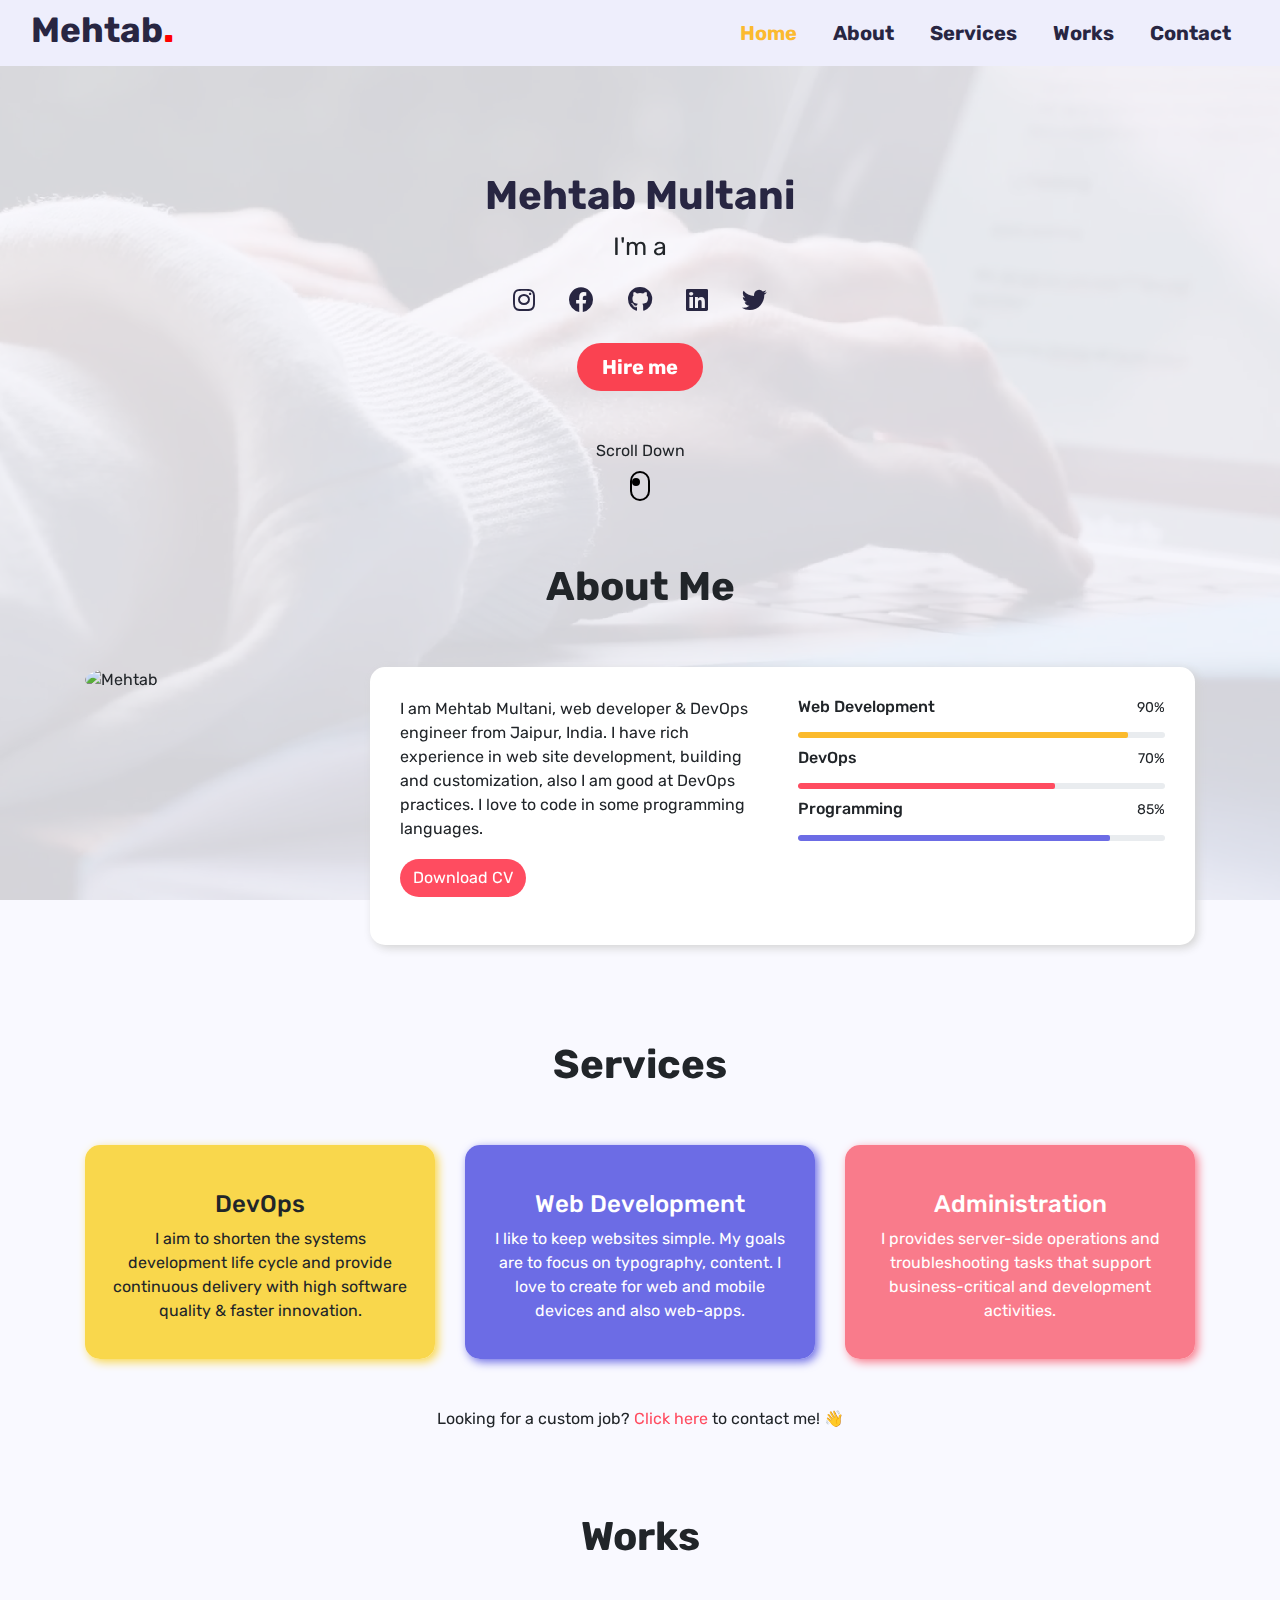
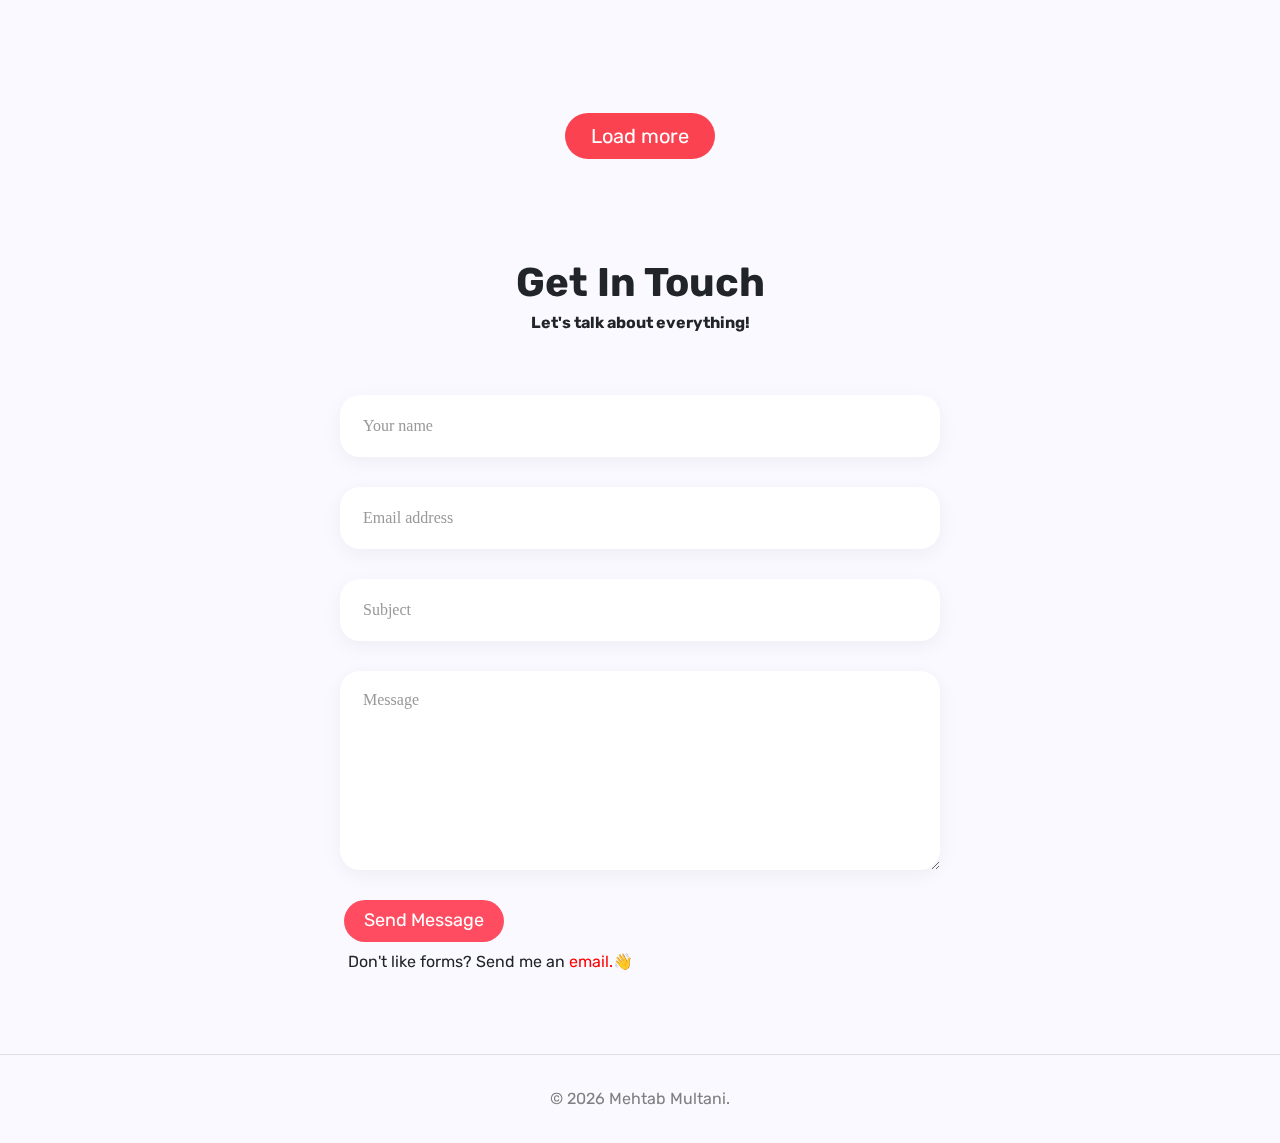
==== index.html @ 0ef0dd46 "adding cover-video" ====
<!DOCTYPE html>
<html lang="en">

<head>
  <meta charset="UTF-8" />
  <meta name="viewport" content="width=device-width, initial-scale=1.0" />
  <title>Mehtab - Portfolio Website</title>
  <link rel="icon" href="images/mehtab1.png" />
  <link rel="stylesheet" href="https://maxcdn.bootstrapcdn.com/bootstrap/4.4.1/css/bootstrap.min.css" />
  <link href="https://fonts.googleapis.com/css?family=Rubik&display=swap" rel="stylesheet" />
  <link rel="stylesheet" href="fonts/iconic/css/material-design-iconic-font.css" />
  <link rel="stylesheet" href="https://use.fontawesome.com/releases/v5.4.1/css/all.css" />
  <link rel="stylesheet" href="style.css" />
</head>

<body>
  <!-- //////////////////////////////Header////////////////////////////////////////////// -->

  <header>
    <nav id="mehtab" class="navbar navbar-light fixed-top navbar-expand-md py-0">
      <div class="container-fluid">
        <a href="" id="index" class="navbar-brand">
          <h1>Mehtab<span>.</span></h1>
        </a>

        <button class="navbar-toggler hamburger" data-toggle="collapse" data-target="#menu">
          <span class="navbar-toggler-icon"></span>
        </button>

        <div class="collapse navbar-collapse menu1" id="menu">
          <ul class="navbar-nav ml-auto">
            <li class="nav-item">
              <a href="" id="index" class="nav-link home-marker active">Home</a>
            </li>
            <li class="nav-item">
              <a href="#about" class="nav-link about-marker">About</a>
            </li>
            <li class="nav-item">
              <a href="#services" class="nav-link services-marker">Services</a>
            </li>
            <li class="nav-item">
              <a href="#works" class="nav-link works-marker">Works</a>
            </li>
            <li class="nav-item">
              <a href="#contact" class="nav-link contact-marker">Contact</a>
            </li>
          </ul>
        </div>
      </div>
    </nav>
  </header>

  <!-- ///////////////////////////////////////Profile//////////////////////////////////////////////////// -->

  <section class="home">
    <div class="bg-video">
      <video class="bg-video__content" autoplay muted loop>
        <source src="images/coverr--03-26-20-4x-6060.mp4" type="video/mp4" />
        Your browser is not supported!
      </video>
    </div>

    <div class="text-center middle-section1">
      <img src="images/mehtab2.jpg" class="home-img" alt="" />
      <h1 class="mt-2">Mehtab Multani</h1>
      <p class="mt-2">
        I'm a
        <span class="type"></span>
      </p>

      <div class="social-acc">
        <a href="https://www.instagram.com/the_codedreamer/" target="_blank"><i class="fab fa-instagram"></i></a>
        <a href="https://www.facebook.com/mehtab2899" target="_blank"><i class="fab fa-facebook"></i></a>
        <a href="https://github.com/mehtab2899" target="_blank"><i class="fab fa-github"></i></a>
        <a href="https://www.linkedin.com/in/mehtab-multani/" target="_blank"><i class="fab fa-linkedin"></i></a>
        <a href="https://twitter.com/MultaniMehtab" target="_blank"><i class="fab fa-twitter"></i></a>
      </div>

      <button class="btn btn-lg px-4 mt-4">
        <a href="#contact">Hire me</a>
      </button>
    </div>

    <div class="text-center pt-5">
      <span class="">Scroll Down</span>
      <a href="#about">
        <div class="icon-scroll mt-2"></div>
      </a>
    </div>
  </section>

  <!-- ///////////////////////////////About///////////////////////////////////////////////-->

  <section class="about" id="about">
    <div class="container">
      <h1 class="text-center pb-5">About Me</h1>
      <div class="row">
        <div class="col-md-3">
          <img src="images/mehtab4.jpg" class="about-img" alt="Mehtab" />
          <div class="spacer d-md-none d-lg-none" data-height="30"></div>
        </div>

        <div class="col-md-9 triangle-left-md triangle-top-sm">
          <div class="rounded bg-white about-section">
            <div class="row">
              <div class="col-md-6 mb-3">
                <!-- about text -->
                <p>
                  I am Mehtab Multani, web developer & DevOps engineer from
                  Jaipur, India. I have rich experience in web site
                  development, building and customization, also I am good at
                  DevOps practices. I love to code in some programming
                  languages.
                </p>
                <div class="mt-3">
                  <a href="images/Educational Info.pdf" target="_blank" class="btn btn-default">Download CV</a>
                </div>
                <div class="spacer d-md-none d-lg-none" data-height="30"></div>
              </div>

              <div class="col-md-6">
                <!-- skill item -->
                <div class="skill-item">
                  <div class="skill-info clearfix">
                    <h4 class="float-left mb-3 mt-0">Web Development</h4>
                    <span class="float-right">90%</span>
                  </div>
                  <div class="progress">
                    <div class="progress-bar data-background bar1" role="progressbar" style="width: 90%;"
                      aria-valuemin="0" aria-valuemax="100" aria-valuenow="85"></div>
                  </div>
                  <div class="spacer" data-height="20"></div>
                </div>

                <!-- skill item -->
                <div class="skill-item">
                  <div class="skill-info clearfix">
                    <h4 class="float-left mb-3 mt-0">DevOps</h4>
                    <span class="float-right">70%</span>
                  </div>
                  <div class="progress">
                    <div class="progress-bar data-background bar2" style="width: 70%;" role="progressbar"
                      aria-valuemin="0" aria-valuemax="100" aria-valuenow="70"></div>
                  </div>
                  <div class="spacer" data-height="20"></div>
                </div>

                <!-- skill item -->
                <div class="skill-item">
                  <div class="skill-info clearfix">
                    <h4 class="float-left mb-3 mt-0">Programming</h4>
                    <span class="float-right">85%</span>
                  </div>
                  <div class="progress">
                    <div class="progress-bar data-background bar3" style="width: 85%;" role="progressbar"
                      aria-valuemin="0" aria-valuemax="10" aria-valuenow="85"></div>
                  </div>
                </div>
              </div>
            </div>
          </div>
        </div>
      </div>
    </div>
  </section>

  <!-- /////////////////////////////Services//////////////////////////////////////////  -->

  <section class="services">
    <div class="services container-fluid py-5" id="services">
      <div class="container py-5 text-center">
        <div class="row mb-5">
          <div class="col">
            <h1>Services</h1>
          </div>
        </div>

        <div class="row">
          <div class="col-lg-4 col-md-4 col-sm-12 col-10 d-block m-auto div1">
            <div class="card cb2">
              <div class="card-body body2">
                <img src="images/automation.png" class="img-fluid w-50 mb-4 body2" alt="" />
                <h4 class="text-black body2">DevOps</h4>
                <p class="text-black body2">
                  I aim to shorten the systems development life cycle and
                  provide continuous delivery with high software quality &
                  faster innovation.
                </p>
              </div>
            </div>
          </div>

          <div class="col-lg-4 col-md-4 col-sm-12 col-10 d-block m-auto div1">
            <div class="card cb1">
              <div class="card-body body1">
                <img src="images/code.png" class="body1 img-fluid w-50 mb-4" alt="" />
                <h4 class="body1 text-white">Web Development</h4>
                <p class="body1 text-white">
                  I like to keep websites simple. My goals are to focus on
                  typography, content. I love to create for web and mobile
                  devices and also web-apps.
                </p>
              </div>
            </div>
          </div>

          <div class="col-lg-4 col-md-4 col-sm-12 col-10 d-block m-auto div1">
            <div class="card cb3">
              <div class="card-body body3">
                <img src="images/app-development.png" class="img-fluid w-50 mb-4 body3" alt="" />
                <h4 class="text-white body3">Administration</h4>
                <p class="text-white body3">
                  I provides server-side operations and troubleshooting tasks
                  that support business-critical and development activities.
                </p>
              </div>
            </div>
          </div>
        </div>

        <p class="pt-5 text-center click">
          Looking for a custom job? <a href="#contact">Click here</a> to
          contact me! 👋
        </p>
      </div>
    </div>
  </section>

  <!-- /////////////////////////Works//////////////////////////////////// -->
  <section class="works" id="works">
    <div class="container-fluid">
      <div class="container">
        <h1 class="text-center">Works</h1>

        <div class="row pt-5">
          <div class="col-lg-4 col-md-4 col-sm-12 col-12 d-block m-auto">
            <div class="box box-hidden">
              <div class="imgbox">
                <img src="images/img7.jfif" class="img-responsive" alt="" />
              </div>
              <div class="content">
                <h3>The Builders</h3>
                <p>
                  The Builders landing web-design.Let's build what you want!
                </p>
                <a href="https://mehtab2899.github.io/Builders/" target="_blank" class="btn btn-warning btnd"
                  target="_blank">Demo</a>
              </div>
            </div>
          </div>

          <div class="col-lg-4 col-md-4 col-sm-12 col-12 d-block m-auto">
            <div class="box box-hidden">
              <div class="imgbox">
                <img src="images/WhatsApp Image 2019-12-26 at 16.59.06.jpeg" class="img-responsive" alt="" />
              </div>
              <div class="content">
                <h3>Aryan Landmark</h3>
                <p>The landmark web-site for yaduraj enclave, jaipur!</p>
                <a href="http://www.aryanlandmark.com/" target="_blank" class="btn btn-warning btnd">Demo</a>
              </div>
            </div>
          </div>

          <div class="col-lg-4 col-md-4 col-sm-12 col-12 d-block m-auto">
            <div class="box box-hidden">
              <div class="imgbox">
                <img src="images/Screenshot.png" style="width: 100%;" class="img-fluid" alt="" />
              </div>
              <div class="content">
                <h3>The Daily Blogs</h3>
                <p>
                  The daily blogs back-end website. Where you can post your
                  blogs.
                </p>
                <a href="https://thedailyblogs.herokuapp.com/" target="_blank" class="btn btn-warning btnd"
                  target="_blank">Demo</a>
              </div>
            </div>
          </div>
        </div>

        <div class="row py-5 row22">
          <div class="col-lg-4 col-md-4 col-sm-12 col-12 d-block m-auto">
            <div class="box box-hidden">
              <div class="imgbox">
                <img src="images/Screenshot (23).png" class="img-responsive" alt="" />
              </div>
              <div class="content">
                <h3>Drum Kit App</h3>
                <p>
                  The drum kit App. Here you can play some music using some
                  keybroad keys.
                </p>
                <a href="https://mehtab2899.github.io/Drum_Kit/" class="btn btn-warning btnd" target="_blank">Demo</a>
              </div>
            </div>
          </div>

          <div class="col-lg-4 col-md-4 col-sm-12 col-12 d-block m-auto">
            <div class="box box-hidden">
              <div class="imgbox">
                <img src="images/couch.jpg" class="img-responsive" alt="" />
              </div>
              <div class="content">
                <h3>Animated web-design</h3>
                <p>
                  The animated web-design with use of fullpage.js library.
                </p>
                <a href="https://mehtab2899.github.io/FullPage-Animation/" class="btn btn-warning btnd"
                  target="_blank">Demo</a>
              </div>
            </div>
          </div>

          <div class="col-lg-4 col-md-4 col-sm-12 col-12 d-block m-auto">
            <div class="box box-hidden">
              <div class="imgbox">
                <img src="images/todo.png" class="img-responsive" alt="" />
              </div>
              <div class="content">
                <h3>Todo App</h3>
                <p>The Todo Application with help of front-end techniques.</p>
                <a href="https://mehtab2899.github.io/Todo-App/" class="btn btn-warning btnd" target="_blank">Demo</a>
              </div>
            </div>
          </div>
        </div>

        <div class="text-center" id="wrap-button">
          <button class="loadmore btn-lg" id="loadMore">Load more</button>
        </div>
      </div>
    </div>
  </section>

  <!-- ////////////////////////////////Contact/////////////////////////////////// -->
  <section class="contact">
    <div class="container-contact100 contacts pt-5" id="contact">
      <div class="wrap-contact100 py-5">
        <div class="head">
          <h1 class="text-center h11 my-1">Get In Touch</h1>
          <p class="text-center p11">Let's talk about everything!</p>
        </div>

        <form id="contactForm" class="contact100-form validate-form">
          <div class="wrap-input100 validate-input" data-validate="Please enter your name">
            <input id="name" class="input100" type="text" name="name" placeholder="Your name" />
            <span class="focus-input100"></span>
          </div>

          <div class="wrap-input100 validate-input" data-validate="Please enter email: e@a.x">
            <input id="email" class="input100" type="text" name="email" placeholder="Email address" />
            <span class="focus-input100"></span>
          </div>

          <div class="wrap-input100 validate-input" data-validate="Please enter your subject">
            <input id="subject" class="input100" type="text" name="subject" placeholder="Subject" />
            <span class="focus-input100"></span>
          </div>

          <div class="wrap-input100 validate-input" data-validate="Please enter your message">
            <textarea id="message" class="input100" name="message" placeholder="Message"></textarea>
            <span class="focus-input100"></span>
          </div>

          <div class="container-contact100-form-btn pl-1">
            <button type="submit" id="subbtn" class="contact100-form-btn">
              send message
            </button>
          </div>
          <p class="pl-2 mt-2 p-email">
            Don't like forms? Send me an
            <a href="mailto:mehtabmultani51@gmail.com">email.</a>👋
          </p>
        </form>
      </div>
    </div>
  </section>
  <!-- ////////////////////////////Footer/////////////////////////////////// -->

  <hr />

  <footer class="text-center py-3">
    <p>
      &copy;
      <script>
        document.write(new Date().getFullYear());
      </script>
      Mehtab Multani.
    </p>
  </footer>

  <button onclick="topFunction()" id="myBtn">
    <i class="fas fa-arrow-up"></i>
  </button>

  <!-- ////////////////////////////Scripts/////////////////////////////////////////////// -->

  <script src="https://ajax.googleapis.com/ajax/libs/jquery/3.4.1/jquery.min.js"></script>
  <script src="https://cdnjs.cloudflare.com/ajax/libs/popper.js/1.16.0/umd/popper.min.js"></script>
  <script src="https://maxcdn.bootstrapcdn.com/bootstrap/4.4.1/js/bootstrap.min.js"></script>
  <script src="script/typed.min.js"></script>
  <script src="https://www.gstatic.com/firebasejs/4.3.0/firebase.js"></script>
  <script src="script/app.js"></script>
</body>

</html>
---- style.css ----
@font-face {
  font-family: SourceSansPro-Regular;
  src: url("../fonts/source-sans-pro/SourceSansPro-Regular.ttf");
}

@font-face {
  font-family: SourceSansPro-Bold;
  src: url("../fonts/source-sans-pro/SourceSansPro-Bold.ttf");
}

@font-face {
  font-family: JosefinSans-Bold;
  src: url("../fonts/JosefinSans/JosefinSans-Bold.ttf");
}

body {
  background-color: #f9f9ff !important;
  font-family: rubik;
}

/* ******************************* scroll bar ******************************** */

::-webkit-scrollbar {
  width: 8px;
}

::-webkit-scrollbar-track {
  background-color: rgba(0, 0, 0, 0.15);
}

::-webkit-scrollbar-thumb {
  border-radius: 8px;
  background-color: rgba(255, 174, 0, 0.815);
}

::-webkit-scrollbar-thumb:hover {
  background-color: #282642;
}

/* ******************************* Header ******************************** */

nav {
  background-color: #eeeefc;
}

nav a h1 {
  color: #282642;
  font-size: 35px;
  font-weight: bold;
}

nav a h1 span {
  color: red;
  font-size: 40px;
  font-weight: bold;
}

nav div ul li a {
  color: #282642 !important;
  font-size: 20px;
  font-weight: bold;
  margin: 10px;
}

nav div ul li a:hover {
  color: rgba(255, 174, 0, 0.815) !important;
}

nav ul li a.active {
  color: rgba(255, 174, 0, 0.815) !important;
}

@media only screen and (max-width: 766px) {
  nav div ul li a {
    margin: 0px;
  }
}

/* ******************************* profile ******************************** */

.bg-video {
  display: none;
}

@media only screen and (max-width: 1440px) {
  .bg-video {
    display: block;
    position: absolute;
    top: 0;
    left: 0;
    height: 100%;
    width: 100%;
    opacity: 0.15;
    z-index: -100;
    overflow: hidden;
  }

  .bg-video__content {
    height: 100%;
    width: 100%;
    object-fit: cover;
  }
}

.home {
  margin-top: 140px;
  height: 100%;
}

.home-img {
  width: 120px !important;
  border-radius: 50%;
}

div.middle-section1 h1 {
  color: #282642;
  font-weight: bold;
}

div.middle-section1 p {
  font-size: 25px;
  margin-top: -40px;
}

div.middle-section1 span {
  color: rgba(255, 174, 0, 0.815);
}

div.social-acc a {
  margin: 15px;
  font-size: 25px;
  color: #282642;
}

div.social-acc a:hover {
  color: rgba(255, 174, 0, 0.815);
}

div.middle-section1 button {
  border-radius: 25px 25px;
  font-size: 20px;
  background-color: #fa4251;
  font-weight: bold;
  color: white;
}

div.middle-section1 button a {
  text-decoration: none;
  color: white;
}

div.middle-section1 button:hover {
  background: rgba(255, 174, 0, 0.815) !important;
  color: white;
}

.icon-scroll,
.icon-scroll::before {
  position: absolute;
  left: 50%;
  transform: translateX(-50%);
}

.icon-scroll {
  width: 20px;
  height: 30px;
  border: 2px solid black;
  border-radius: 25px;
  cursor: pointer;
}

.icon-scroll::before {
  content: "";
  width: 8px;
  height: 8px;
  background: black;
  margin-left: -4px;
  top: 5px;
  border-radius: 50%;
  animation: 1.5s scroll cubic-bezier(0.65, -0.55, 0.25, 1.5) infinite;
}

@keyframes scroll {
  0% {
    opacity: 0;
    transform: translateY(0) scale(0);
  }
  10% {
    opacity: 1;
    transform: scale(0.5);
  }
  100% {
    opacity: 0;
    transform: translateY(10px) scale(0.5);
  }
}

/* ***************************** About ********************************** */

.about {
  padding-top: 100px;
}

.about h1 {
  font-weight: bold;
}

.about .about-img {
  width: 180px;
  border-radius: 50%;
}

.about .about-section {
  padding: 30px;
  border-radius: 15px !important;
  box-shadow: 3px 3px 10px lightgray;
  transition: all 0.3s ease-in;
  -webkit-transition: all 0.3s ease-in;
  -moz-transition: all 0.3s ease-in;
}

.about .progress {
  height: 6px;
  margin-bottom: 10px;
}

.skill-item .skill-info h4 {
  font-size: 16px;
  font-weight: 500;
}
.skill-item .skill-info span {
  font-size: 14px;
}

.about .skill-item .progress .bar1 {
  border-radius: 2px;
  background-color: rgba(255, 174, 0, 0.815);
}

.progress .bar2 {
  border-radius: 2px;
  background-color: #ff4c60 !important;
}

.progress .bar3 {
  border-radius: 2px;
  background-color: #6c6ce5;
}

.about a {
  background-color: #ff4c60;
  color: white;
  border-radius: 20px !important;
  margin-top: 2px;
  margin-bottom: 2px;
}

.about a:hover {
  color: white !important;
  background: #282642;
}

@media only screen and (max-width: 768px) {
  .about-img {
    display: block;
    margin-left: auto !important;
    margin-right: auto;
    margin-bottom: 25px;
  }
}

@media only screen and (max-width: 990px) {
  .about-img {
    width: 160px !important;
  }
}

@media only screen and (max-width: 575px) {
  .about .about-section {
    display: block;
    margin-left: 40px;
    margin-right: 40px;
  }
}

/* **************************** Services *********************************** */
.services h1 {
  font-weight: bold;
}

.services .body1 {
  background-color: #6c6ce5;
}

.services .body2 {
  background-color: #f9d74c;
}

.services .body3 {
  background-color: #f97b8b;
}

.services .card {
  border-radius: 15px !important;
  border: none;
}

.services .card-body {
  border-radius: 15px;
  border: none;
}

.services .cb1 {
  box-shadow: 3px 3px 10px #6c6ce5;
  transition: all 0.3s ease-in;
  -webkit-transition: all 0.3s ease-in;
  -moz-transition: all 0.3s ease-in;
}

.services .cb2 {
  box-shadow: 3px 3px 10px #f9d74c;
  transition: all 0.3s ease-in;
  -webkit-transition: all 0.3s ease-in;
  -moz-transition: all 0.3s ease-in;
}

.services .cb3 {
  box-shadow: 3px 3px 10px #f97b8b;
  transition: all 0.3s ease-in;
  -webkit-transition: all 0.3s ease-in;
  -moz-transition: all 0.3s ease-in;
}

.services .card:hover {
  transform: translateY(-10px);
}

p.click a {
  text-decoration: none;
  color: #ff4c60;
}

p.click a:hover {
  color: #282642;
}

@media only screen and (max-width: 768px) {
  .services .div1,
  section .box {
    margin-bottom: 30px !important;
  }
}

/* ************************** Works ************************************* */
.works {
  margin-top: -30px;
}

.works h1 {
  font-weight: bold;
}

.box img {
  width: 100%;
  height: 400px;
}

.box {
  width: 100%;
  height: 300px;
  overflow: hidden;
  border-radius: 10px;
  background-color: #000;
  box-shadow: 3px 3px 10px gray;
  transition: all 0.3s ease-in;
  -webkit-transition: all 0.3s ease-in;
  -moz-transition: all 0.3s ease-in;
}

.box .imgbox {
  position: relative;
}

.box .imgbox img {
  transition: 0.5s;
}

.box:hover .imgbox img {
  opacity: 0.5;
  transform: translateY(-40px);
}

.box .content {
  position: absolute;
  bottom: -40px;
  left: 0;
  padding: 20px;
  box-sizing: border-box;
  transition: 0.5s;
  opacity: 0;
}

.box:hover .content {
  opacity: 1;
  bottom: 0;
}

.box .content h3 {
  font-size: 30px;
  color: rgb(248, 237, 237);
  font-weight: 700;
}

.box .content p {
  font-size: 15px;
  color: white;
  font-weight: 700;
}

.box .content .btnd {
  border: none;
  background-color: #fe1b70;
  color: #fff;
  font-size: 15px;
  padding: 10px 20px;
  font-weight: 700;
  transition: 0.5s;
}

.box .content .btnd:hover {
  background: #f6fe1b;
  color: #262626;
}

.box-hidden {
  display: none;
}

@media only screen and (max-width: 575px) {
  .works .row {
    margin-right: 20px;
    margin-left: 20px;
  }
}

@media only screen and (max-width: 768px) {
  .box .content {
    margin-bottom: 25px;
  }
  .works .row22 {
    padding-top: 0 !important;
    padding-bottom: 0 !important;
  }
}

.loadmore {
  width: 150px;
  background: #fa4251 !important;
  color: white;
  border-radius: 25px !important;
}

.loadmore:hover {
  background-color: #282642 !important;
  color: white;
}

/* ***************************** contact ********************************** */

.contact {
  margin-right: 13px;
  margin-left: 13px;
}

input {
  outline: none;
  border: none;
}

textarea {
  outline: none;
  border: none;
}

input::-webkit-input-placeholder {
  color: #999999;
}

textarea::-webkit-input-placeholder {
  color: #999999;
}

button {
  outline: none !important;
  border: none;
  background: transparent;
}

button:hover {
  cursor: pointer;
}

.container-contact100 {
  width: 100%;
  display: -webkit-box;
  display: -webkit-flex;
  display: -moz-box;
  display: -ms-flexbox;
  display: flex;
  flex-wrap: wrap;
  justify-content: center;
  align-items: center;
  position: relative;
}

.container-contact100 .head {
  margin-bottom: 60px;
}

.p11,
.h11 {
  font-weight: bold;
}

.wrap-contact100 {
  width: 600px;
}

@media only screen and (max-width: 425px) {
  .contact {
    margin-right: 30px;
    margin-left: 30px;
  }
}
/*==================================================================
[ Form ]*/

.contact100-form-title {
  display: block;
  font-family: SourceSansPro-Bold;
  font-size: 30px;
  color: #333333;
  padding-bottom: 34px;
}

/*------------------------------------------------------------------
[ Input ]*/

.wrap-input100 {
  width: 100%;
  position: relative;
  background-color: #fff;
  border-radius: 20px;
  margin-bottom: 30px;
}

.input100 {
  display: block;
  width: 100%;
  background: transparent;
  font-family: SourceSansPro-Bold;
  font-size: 16px;
  color: #4b2354;
  line-height: 1.2;
}

/*---------------------------------------------*/
input.input100 {
  height: 62px;
  padding: 0 20px 0 23px;
}

textarea.input100 {
  min-height: 199px;
  padding: 19px 20px 0 23px;
}

/*------------------------------------------------------------------
[ Focus Input ]*/

.focus-input100 {
  display: block;
  position: absolute;
  width: 100%;
  height: 100%;
  top: 0;
  left: 0;
  pointer-events: none;
  border-radius: 20px;
  box-shadow: 0 5px 20px 0px rgba(0, 0, 0, 0.05);
  -moz-box-shadow: 0 5px 20px 0px rgba(0, 0, 0, 0.05);
  -webkit-box-shadow: 0 5px 20px 0px rgba(0, 0, 0, 0.05);
  -o-box-shadow: 0 5px 20px 0px rgba(0, 0, 0, 0.05);
  -ms-box-shadow: 0 5px 20px 0px rgba(0, 0, 0, 0.05);
  -webkit-transition: all 0.4s;
  -o-transition: all 0.4s;
  -moz-transition: all 0.4s;
  transition: all 0.4s;
}

.input100:focus + .focus-input100 {
  box-shadow: 0 5px 20px 0px rgba(0, 0, 0, 0.15);
  -moz-box-shadow: 0 5px 20px 0px rgba(0, 0, 0, 0.15);
  -webkit-box-shadow: 0 5px 20px 0px rgba(0, 0, 0, 0.15);
  -o-box-shadow: 0 5px 20px 0px rgba(0, 0, 0, 0.15);
  -ms-box-shadow: 0 5px 20px 0px rgba(0, 0, 0, 0.15);
}

/*------------------------------------------------------------------
[ Button ]*/

.contact100-form-btn {
  display: -webkit-box;
  display: -webkit-flex;
  display: -moz-box;
  display: -ms-flexbox;
  display: flex;
  justify-content: center;
  align-items: center;
  padding: 0 20px;
  height: 42px;
  background-color: #ff4c60;
  border-radius: 21px;
  font-size: 18px;
  color: #fff;
  text-transform: capitalize;
}

.contact100-form-btn:hover {
  color: white;
  background-color: #282642;
}

.p-email a {
  color: red;
}

.p-email a:hover {
  text-decoration: none;
  color: #282642;
}

/*------------------------------------------------------------------
[ Responsive ]*/

@media (max-width: 768px) {
  .wrap-contact100 {
    padding: 72px 50px 25px 50px;
  }
}

@media (max-width: 576px) {
  .wrap-contact100 {
    padding: 72px 15px 25px 15px;
  }
}

/*------------------------------------------------------------------
[ Alert validate ]*/

.validate-input {
  position: relative;
}

.alert-validate .focus-input100 {
  box-shadow: 0 5px 20px 0px rgba(250, 66, 81, 0.1);
  -moz-box-shadow: 0 5px 20px 0px rgba(250, 66, 81, 0.1);
  -webkit-box-shadow: 0 5px 20px 0px rgba(250, 66, 81, 0.1);
  -o-box-shadow: 0 5px 20px 0px rgba(250, 66, 81, 0.1);
  -ms-box-shadow: 0 5px 20px 0px rgba(250, 66, 81, 0.1);
}

.alert-validate::before {
  content: attr(data-validate);
  display: -webkit-box;
  display: -webkit-flex;
  display: -moz-box;
  display: -ms-flexbox;
  display: flex;
  align-items: center;
  position: absolute;
  width: 100%;
  min-height: 62px;
  background-color: #fff;
  border-radius: 20px;
  top: 0px;
  left: 0px;
  padding: 0 45px 0 22px;
  pointer-events: none;
  font-family: SourceSansPro-Bold;
  font-size: 16px;
  color: #fa4251;
  line-height: 1.2;
}

.btn-hide-validate {
  font-family: Material-Design-Iconic-Font;
  font-size: 15px;
  color: #fa4251;
  cursor: pointer;
  display: -webkit-box;
  display: -webkit-flex;
  display: -moz-box;
  display: -ms-flexbox;
  display: flex;
  align-items: center;
  justify-content: center;
  position: absolute;
  height: 62px;
  top: 0px;
  right: 28px;
}

.rs1-alert-validate.alert-validate::before {
  background-color: #fff;
}

.true-validate::after {
  content: "\f269";
  font-family: Material-Design-Iconic-Font;
  font-size: 15px;
  color: #57b846;
  display: -webkit-box;
  display: -webkit-flex;
  display: -moz-box;
  display: -ms-flexbox;
  display: flex;
  align-items: center;
  justify-content: center;
  position: absolute;
  height: 62px;
  top: 0px;
  right: 28px;
}

/*---------------------------------------------*/
@media (max-width: 576px) {
  .alert-validate::before {
    padding: 0 30px 0 10px;
  }

  .true-validate::after,
  .btn-hide-validate {
    right: 10px;
  }
}

/* ************************** Footer ************************************* */

footer p {
  color: gray;
}

/* ************Bottom-top scroll button********* */

#myBtn {
  display: none;
  position: fixed;
  bottom: 15px;
  right: 30px;
  z-index: 99;
  font-size: 12px;
  border: none;
  outline: none;
  background-color: lightgray;
  color: white;
  cursor: pointer;
  padding: 10px;
  border-radius: 50%;
}

#myBtn:hover {
  background-color: #ff4c60;
}

@media only screen and (max-width: 425px) {
  #myBtn {
    right: 10px;
  }
}

/* //////////////////////////////////////// */
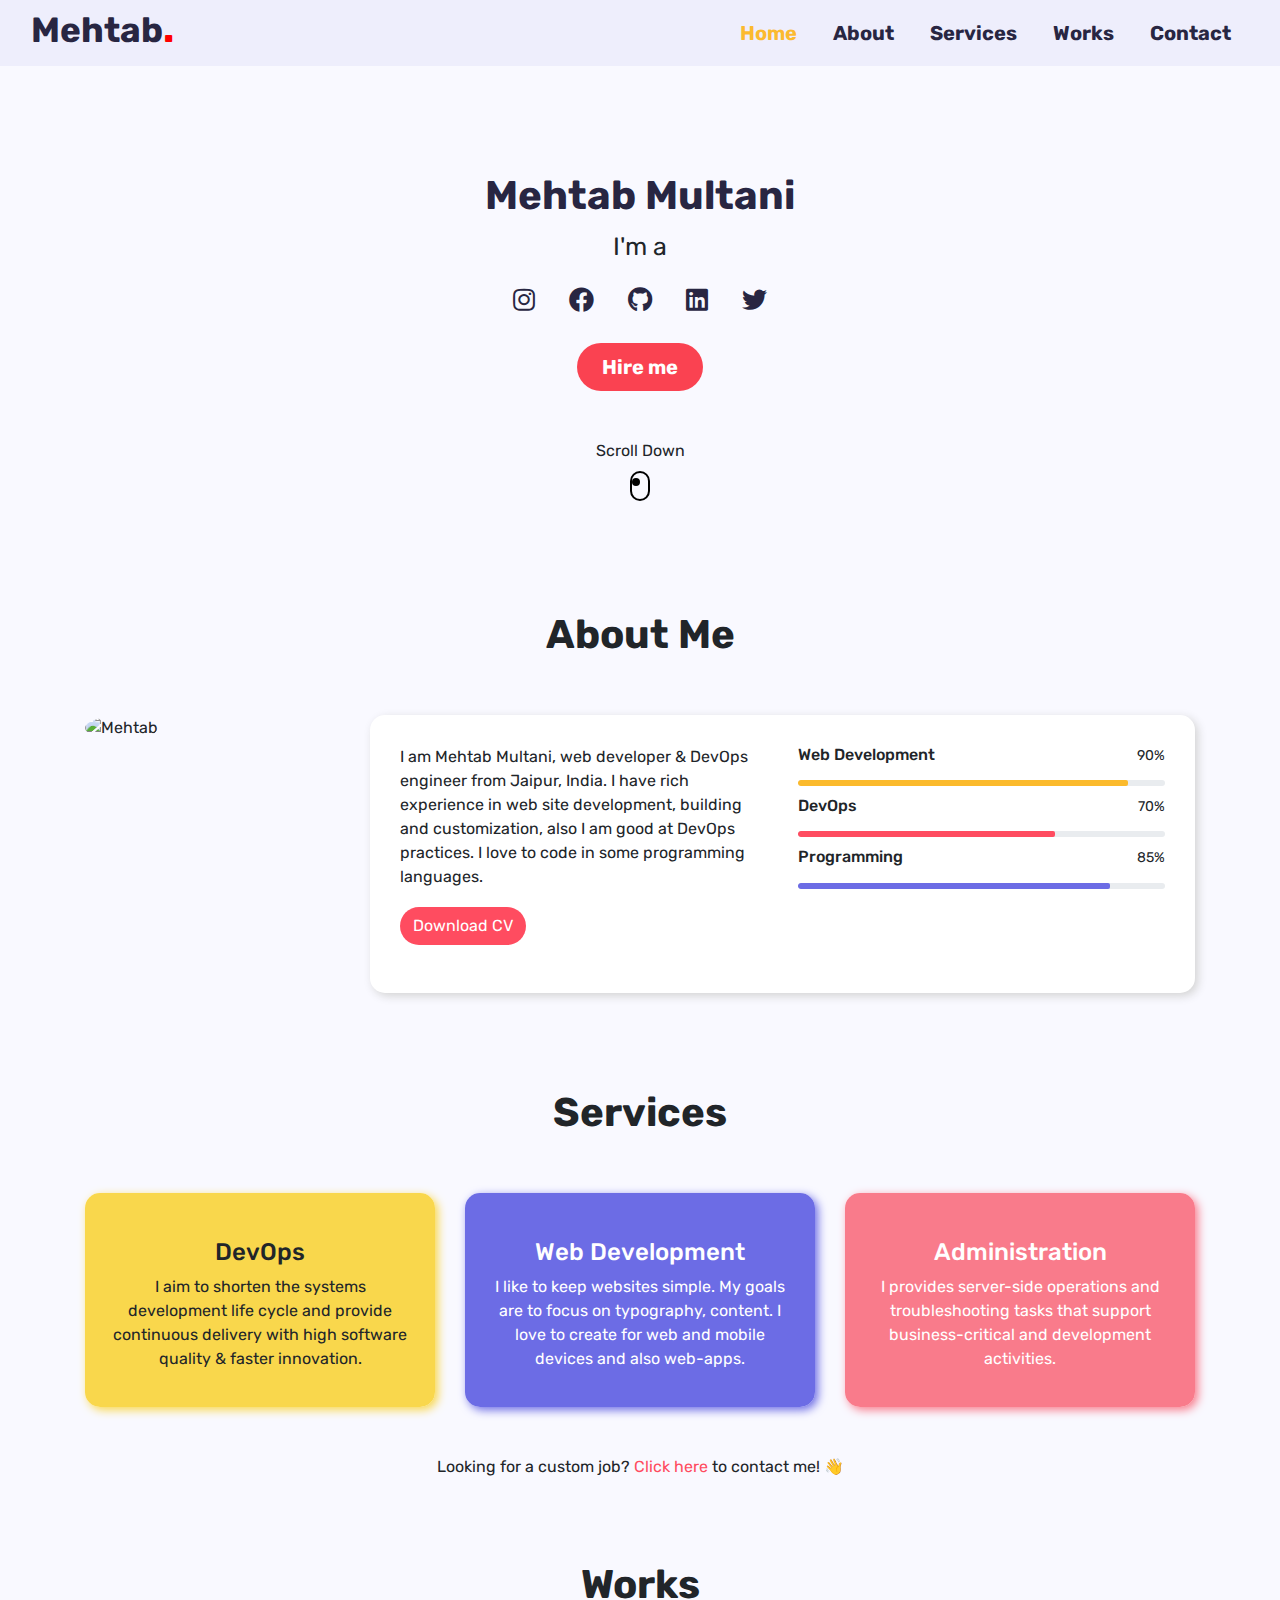
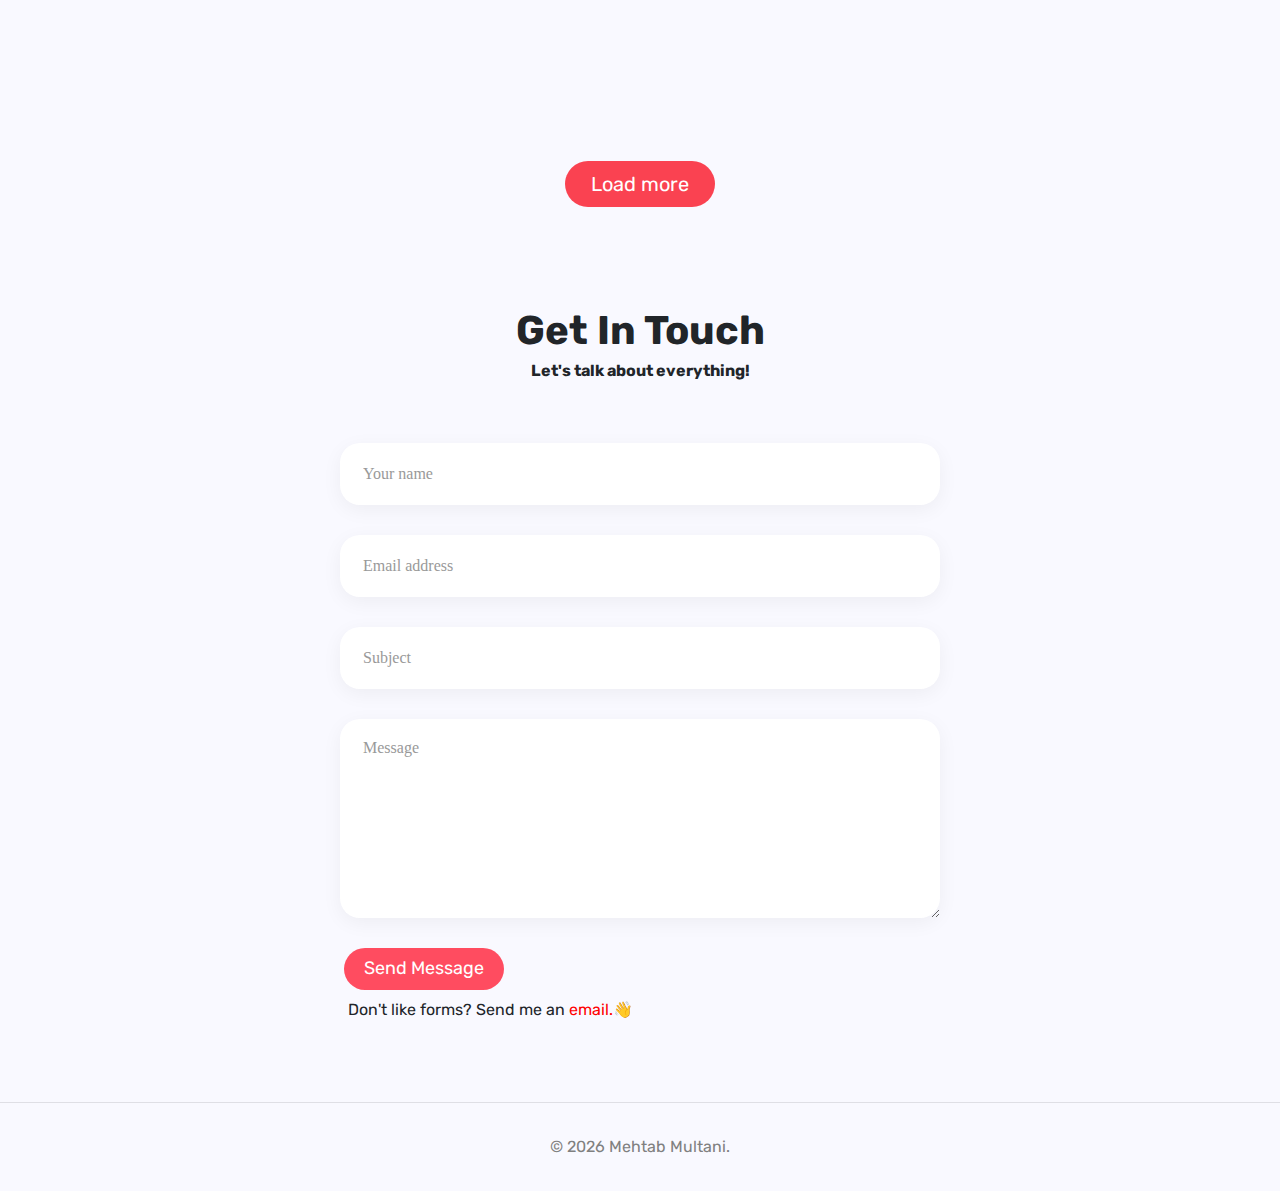
==== commit d22cead6: "adding project" ====
--- a/index.html
+++ b/index.html
@@ -1,408 +1,405 @@
-<!DOCTYPE html>
-<html lang="en">
-
-<head>
-  <meta charset="UTF-8" />
-  <meta name="viewport" content="width=device-width, initial-scale=1.0" />
-  <title>Mehtab - Portfolio Website</title>
-  <link rel="icon" href="images/mehtab1.png" />
-  <link rel="stylesheet" href="https://maxcdn.bootstrapcdn.com/bootstrap/4.4.1/css/bootstrap.min.css" />
-  <link href="https://fonts.googleapis.com/css?family=Rubik&display=swap" rel="stylesheet" />
-  <link rel="stylesheet" href="fonts/iconic/css/material-design-iconic-font.css" />
-  <link rel="stylesheet" href="https://use.fontawesome.com/releases/v5.4.1/css/all.css" />
-  <link rel="stylesheet" href="style.css" />
-</head>
-
-<body>
-  <!-- //////////////////////////////Header////////////////////////////////////////////// -->
-
-  <header>
-    <nav id="mehtab" class="navbar navbar-light fixed-top navbar-expand-md py-0">
-      <div class="container-fluid">
-        <a href="" id="index" class="navbar-brand">
-          <h1>Mehtab<span>.</span></h1>
-        </a>
-
-        <button class="navbar-toggler hamburger" data-toggle="collapse" data-target="#menu">
-          <span class="navbar-toggler-icon"></span>
-        </button>
-
-        <div class="collapse navbar-collapse menu1" id="menu">
-          <ul class="navbar-nav ml-auto">
-            <li class="nav-item">
-              <a href="" id="index" class="nav-link home-marker active">Home</a>
-            </li>
-            <li class="nav-item">
-              <a href="#about" class="nav-link about-marker">About</a>
-            </li>
-            <li class="nav-item">
-              <a href="#services" class="nav-link services-marker">Services</a>
-            </li>
-            <li class="nav-item">
-              <a href="#works" class="nav-link works-marker">Works</a>
-            </li>
-            <li class="nav-item">
-              <a href="#contact" class="nav-link contact-marker">Contact</a>
-            </li>
-          </ul>
-        </div>
-      </div>
-    </nav>
-  </header>
-
-  <!-- ///////////////////////////////////////Profile//////////////////////////////////////////////////// -->
-
-  <section class="home">
-    <div class="bg-video">
-      <video class="bg-video__content" autoplay muted loop>
-        <source src="images/coverr--03-26-20-4x-6060.mp4" type="video/mp4" />
-        Your browser is not supported!
-      </video>
-    </div>
-
-    <div class="text-center middle-section1">
-      <img src="images/mehtab2.jpg" class="home-img" alt="" />
-      <h1 class="mt-2">Mehtab Multani</h1>
-      <p class="mt-2">
-        I'm a
-        <span class="type"></span>
-      </p>
-
-      <div class="social-acc">
-        <a href="https://www.instagram.com/the_codedreamer/" target="_blank"><i class="fab fa-instagram"></i></a>
-        <a href="https://www.facebook.com/mehtab2899" target="_blank"><i class="fab fa-facebook"></i></a>
-        <a href="https://github.com/mehtab2899" target="_blank"><i class="fab fa-github"></i></a>
-        <a href="https://www.linkedin.com/in/mehtab-multani/" target="_blank"><i class="fab fa-linkedin"></i></a>
-        <a href="https://twitter.com/MultaniMehtab" target="_blank"><i class="fab fa-twitter"></i></a>
-      </div>
-
-      <button class="btn btn-lg px-4 mt-4">
-        <a href="#contact">Hire me</a>
-      </button>
-    </div>
-
-    <div class="text-center pt-5">
-      <span class="">Scroll Down</span>
-      <a href="#about">
-        <div class="icon-scroll mt-2"></div>
-      </a>
-    </div>
-  </section>
-
-  <!-- ///////////////////////////////About///////////////////////////////////////////////-->
-
-  <section class="about" id="about">
-    <div class="container">
-      <h1 class="text-center pb-5">About Me</h1>
-      <div class="row">
-        <div class="col-md-3">
-          <img src="images/mehtab4.jpg" class="about-img" alt="Mehtab" />
-          <div class="spacer d-md-none d-lg-none" data-height="30"></div>
-        </div>
-
-        <div class="col-md-9 triangle-left-md triangle-top-sm">
-          <div class="rounded bg-white about-section">
-            <div class="row">
-              <div class="col-md-6 mb-3">
-                <!-- about text -->
-                <p>
-                  I am Mehtab Multani, web developer & DevOps engineer from
-                  Jaipur, India. I have rich experience in web site
-                  development, building and customization, also I am good at
-                  DevOps practices. I love to code in some programming
-                  languages.
-                </p>
-                <div class="mt-3">
-                  <a href="images/Educational Info.pdf" target="_blank" class="btn btn-default">Download CV</a>
-                </div>
-                <div class="spacer d-md-none d-lg-none" data-height="30"></div>
-              </div>
-
-              <div class="col-md-6">
-                <!-- skill item -->
-                <div class="skill-item">
-                  <div class="skill-info clearfix">
-                    <h4 class="float-left mb-3 mt-0">Web Development</h4>
-                    <span class="float-right">90%</span>
-                  </div>
-                  <div class="progress">
-                    <div class="progress-bar data-background bar1" role="progressbar" style="width: 90%;"
-                      aria-valuemin="0" aria-valuemax="100" aria-valuenow="85"></div>
-                  </div>
-                  <div class="spacer" data-height="20"></div>
-                </div>
-
-                <!-- skill item -->
-                <div class="skill-item">
-                  <div class="skill-info clearfix">
-                    <h4 class="float-left mb-3 mt-0">DevOps</h4>
-                    <span class="float-right">70%</span>
-                  </div>
-                  <div class="progress">
-                    <div class="progress-bar data-background bar2" style="width: 70%;" role="progressbar"
-                      aria-valuemin="0" aria-valuemax="100" aria-valuenow="70"></div>
-                  </div>
-                  <div class="spacer" data-height="20"></div>
-                </div>
-
-                <!-- skill item -->
-                <div class="skill-item">
-                  <div class="skill-info clearfix">
-                    <h4 class="float-left mb-3 mt-0">Programming</h4>
-                    <span class="float-right">85%</span>
-                  </div>
-                  <div class="progress">
-                    <div class="progress-bar data-background bar3" style="width: 85%;" role="progressbar"
-                      aria-valuemin="0" aria-valuemax="10" aria-valuenow="85"></div>
-                  </div>
-                </div>
-              </div>
-            </div>
-          </div>
-        </div>
-      </div>
-    </div>
-  </section>
-
-  <!-- /////////////////////////////Services//////////////////////////////////////////  -->
-
-  <section class="services">
-    <div class="services container-fluid py-5" id="services">
-      <div class="container py-5 text-center">
-        <div class="row mb-5">
-          <div class="col">
-            <h1>Services</h1>
-          </div>
-        </div>
-
-        <div class="row">
-          <div class="col-lg-4 col-md-4 col-sm-12 col-10 d-block m-auto div1">
-            <div class="card cb2">
-              <div class="card-body body2">
-                <img src="images/automation.png" class="img-fluid w-50 mb-4 body2" alt="" />
-                <h4 class="text-black body2">DevOps</h4>
-                <p class="text-black body2">
-                  I aim to shorten the systems development life cycle and
-                  provide continuous delivery with high software quality &
-                  faster innovation.
-                </p>
-              </div>
-            </div>
-          </div>
-
-          <div class="col-lg-4 col-md-4 col-sm-12 col-10 d-block m-auto div1">
-            <div class="card cb1">
-              <div class="card-body body1">
-                <img src="images/code.png" class="body1 img-fluid w-50 mb-4" alt="" />
-                <h4 class="body1 text-white">Web Development</h4>
-                <p class="body1 text-white">
-                  I like to keep websites simple. My goals are to focus on
-                  typography, content. I love to create for web and mobile
-                  devices and also web-apps.
-                </p>
-              </div>
-            </div>
-          </div>
-
-          <div class="col-lg-4 col-md-4 col-sm-12 col-10 d-block m-auto div1">
-            <div class="card cb3">
-              <div class="card-body body3">
-                <img src="images/app-development.png" class="img-fluid w-50 mb-4 body3" alt="" />
-                <h4 class="text-white body3">Administration</h4>
-                <p class="text-white body3">
-                  I provides server-side operations and troubleshooting tasks
-                  that support business-critical and development activities.
-                </p>
-              </div>
-            </div>
-          </div>
-        </div>
-
-        <p class="pt-5 text-center click">
-          Looking for a custom job? <a href="#contact">Click here</a> to
-          contact me! 👋
-        </p>
-      </div>
-    </div>
-  </section>
-
-  <!-- /////////////////////////Works//////////////////////////////////// -->
-  <section class="works" id="works">
-    <div class="container-fluid">
-      <div class="container">
-        <h1 class="text-center">Works</h1>
-
-        <div class="row pt-5">
-          <div class="col-lg-4 col-md-4 col-sm-12 col-12 d-block m-auto">
-            <div class="box box-hidden">
-              <div class="imgbox">
-                <img src="images/img7.jfif" class="img-responsive" alt="" />
-              </div>
-              <div class="content">
-                <h3>The Builders</h3>
-                <p>
-                  The Builders landing web-design.Let's build what you want!
-                </p>
-                <a href="https://mehtab2899.github.io/Builders/" target="_blank" class="btn btn-warning btnd"
-                  target="_blank">Demo</a>
-              </div>
-            </div>
-          </div>
-
-          <div class="col-lg-4 col-md-4 col-sm-12 col-12 d-block m-auto">
-            <div class="box box-hidden">
-              <div class="imgbox">
-                <img src="images/WhatsApp Image 2019-12-26 at 16.59.06.jpeg" class="img-responsive" alt="" />
-              </div>
-              <div class="content">
-                <h3>Aryan Landmark</h3>
-                <p>The landmark web-site for yaduraj enclave, jaipur!</p>
-                <a href="http://www.aryanlandmark.com/" target="_blank" class="btn btn-warning btnd">Demo</a>
-              </div>
-            </div>
-          </div>
-
-          <div class="col-lg-4 col-md-4 col-sm-12 col-12 d-block m-auto">
-            <div class="box box-hidden">
-              <div class="imgbox">
-                <img src="images/Screenshot.png" style="width: 100%;" class="img-fluid" alt="" />
-              </div>
-              <div class="content">
-                <h3>The Daily Blogs</h3>
-                <p>
-                  The daily blogs back-end website. Where you can post your
-                  blogs.
-                </p>
-                <a href="https://thedailyblogs.herokuapp.com/" target="_blank" class="btn btn-warning btnd"
-                  target="_blank">Demo</a>
-              </div>
-            </div>
-          </div>
-        </div>
-
-        <div class="row py-5 row22">
-          <div class="col-lg-4 col-md-4 col-sm-12 col-12 d-block m-auto">
-            <div class="box box-hidden">
-              <div class="imgbox">
-                <img src="images/Screenshot (23).png" class="img-responsive" alt="" />
-              </div>
-              <div class="content">
-                <h3>Drum Kit App</h3>
-                <p>
-                  The drum kit App. Here you can play some music using some
-                  keybroad keys.
-                </p>
-                <a href="https://mehtab2899.github.io/Drum_Kit/" class="btn btn-warning btnd" target="_blank">Demo</a>
-              </div>
-            </div>
-          </div>
-
-          <div class="col-lg-4 col-md-4 col-sm-12 col-12 d-block m-auto">
-            <div class="box box-hidden">
-              <div class="imgbox">
-                <img src="images/couch.jpg" class="img-responsive" alt="" />
-              </div>
-              <div class="content">
-                <h3>Animated web-design</h3>
-                <p>
-                  The animated web-design with use of fullpage.js library.
-                </p>
-                <a href="https://mehtab2899.github.io/FullPage-Animation/" class="btn btn-warning btnd"
-                  target="_blank">Demo</a>
-              </div>
-            </div>
-          </div>
-
-          <div class="col-lg-4 col-md-4 col-sm-12 col-12 d-block m-auto">
-            <div class="box box-hidden">
-              <div class="imgbox">
-                <img src="images/todo.png" class="img-responsive" alt="" />
-              </div>
-              <div class="content">
-                <h3>Todo App</h3>
-                <p>The Todo Application with help of front-end techniques.</p>
-                <a href="https://mehtab2899.github.io/Todo-App/" class="btn btn-warning btnd" target="_blank">Demo</a>
-              </div>
-            </div>
-          </div>
-        </div>
-
-        <div class="text-center" id="wrap-button">
-          <button class="loadmore btn-lg" id="loadMore">Load more</button>
-        </div>
-      </div>
-    </div>
-  </section>
-
-  <!-- ////////////////////////////////Contact/////////////////////////////////// -->
-  <section class="contact">
-    <div class="container-contact100 contacts pt-5" id="contact">
-      <div class="wrap-contact100 py-5">
-        <div class="head">
-          <h1 class="text-center h11 my-1">Get In Touch</h1>
-          <p class="text-center p11">Let's talk about everything!</p>
-        </div>
-
-        <form id="contactForm" class="contact100-form validate-form">
-          <div class="wrap-input100 validate-input" data-validate="Please enter your name">
-            <input id="name" class="input100" type="text" name="name" placeholder="Your name" />
-            <span class="focus-input100"></span>
-          </div>
-
-          <div class="wrap-input100 validate-input" data-validate="Please enter email: e@a.x">
-            <input id="email" class="input100" type="text" name="email" placeholder="Email address" />
-            <span class="focus-input100"></span>
-          </div>
-
-          <div class="wrap-input100 validate-input" data-validate="Please enter your subject">
-            <input id="subject" class="input100" type="text" name="subject" placeholder="Subject" />
-            <span class="focus-input100"></span>
-          </div>
-
-          <div class="wrap-input100 validate-input" data-validate="Please enter your message">
-            <textarea id="message" class="input100" name="message" placeholder="Message"></textarea>
-            <span class="focus-input100"></span>
-          </div>
-
-          <div class="container-contact100-form-btn pl-1">
-            <button type="submit" id="subbtn" class="contact100-form-btn">
-              send message
-            </button>
-          </div>
-          <p class="pl-2 mt-2 p-email">
-            Don't like forms? Send me an
-            <a href="mailto:mehtabmultani51@gmail.com">email.</a>👋
-          </p>
-        </form>
-      </div>
-    </div>
-  </section>
-  <!-- ////////////////////////////Footer/////////////////////////////////// -->
-
-  <hr />
-
-  <footer class="text-center py-3">
-    <p>
-      &copy;
-      <script>
-        document.write(new Date().getFullYear());
-      </script>
-      Mehtab Multani.
-    </p>
-  </footer>
-
-  <button onclick="topFunction()" id="myBtn">
-    <i class="fas fa-arrow-up"></i>
-  </button>
-
-  <!-- ////////////////////////////Scripts/////////////////////////////////////////////// -->
-
-  <script src="https://ajax.googleapis.com/ajax/libs/jquery/3.4.1/jquery.min.js"></script>
-  <script src="https://cdnjs.cloudflare.com/ajax/libs/popper.js/1.16.0/umd/popper.min.js"></script>
-  <script src="https://maxcdn.bootstrapcdn.com/bootstrap/4.4.1/js/bootstrap.min.js"></script>
-  <script src="script/typed.min.js"></script>
-  <script src="https://www.gstatic.com/firebasejs/4.3.0/firebase.js"></script>
-  <script src="script/app.js"></script>
-</body>
-
+<!DOCTYPE html>
+<html lang="en">
+
+<head>
+  <meta charset="UTF-8" />
+  <meta name="description" content="I'm Mehtab Multani. A Web Developer and DevOps Engineer.">
+  <meta name="keywords" content="Portfolio, Web Developer, DevOps">
+  <meta name="author" content="Mehtab Multani">
+  <meta name="viewport" content="width=device-width, initial-scale=1.0" />
+  <title>Mehtab | Portfolio </title>
+  <link rel="icon" href="images/mehtab1.png" />
+  <link rel="stylesheet" href="https://maxcdn.bootstrapcdn.com/bootstrap/4.4.1/css/bootstrap.min.css" />
+  <link href="https://fonts.googleapis.com/css?family=Rubik&display=swap" rel="stylesheet" />
+  <link rel="stylesheet" href="fonts/iconic/css/material-design-iconic-font.css" />
+  <link rel="stylesheet" href="https://use.fontawesome.com/releases/v5.4.1/css/all.css" />
+  <link rel="stylesheet" href="style.css" />
+</head>
+
+<body>
+  <!-- //////////////////////////////Header////////////////////////////////////////////// -->
+
+  <header>
+    <nav id="mehtab" class="navbar navbar-light fixed-top navbar-expand-md py-0">
+      <div class="container-fluid">
+        <a href="" id="index" class="navbar-brand">
+          <h1>Mehtab<span>.</span></h1>
+        </a>
+
+        <button class="navbar-toggler hamburger" data-toggle="collapse" data-target="#menu">
+          <span class="navbar-toggler-icon"></span>
+        </button>
+
+        <div class="collapse navbar-collapse menu1" id="menu">
+          <ul class="navbar-nav ml-auto">
+            <li class="nav-item">
+              <a href="" id="index" class="nav-link home-marker active">Home</a>
+            </li>
+            <li class="nav-item">
+              <a href="#about" class="nav-link about-marker">About</a>
+            </li>
+            <li class="nav-item">
+              <a href="#services" class="nav-link services-marker">Services</a>
+            </li>
+            <li class="nav-item">
+              <a href="#works" class="nav-link works-marker">Works</a>
+            </li>
+            <li class="nav-item">
+              <a href="#contact" class="nav-link contact-marker">Contact</a>
+            </li>
+          </ul>
+        </div>
+      </div>
+    </nav>
+  </header>
+
+  <!-- ///////////////////////////////////////Profile//////////////////////////////////////////////////// -->
+
+  <section class="home">
+
+    <div class="text-center middle-section1">
+      <img src="images/mehtab2.jpg" class="home-img" alt="" />
+      <h1 class="mt-2">Mehtab Multani</h1>
+      <p class="mt-2">
+        I'm a
+        <span class="type"></span>
+      </p>
+
+      <div class="social-acc">
+        <a href="https://www.instagram.com/the_codedreamer/" target="_blank"><i class="fab fa-instagram"></i></a>
+        <a href="https://www.facebook.com/mehtab2899" target="_blank"><i class="fab fa-facebook"></i></a>
+        <a href="https://github.com/mehtab2899" target="_blank"><i class="fab fa-github"></i></a>
+        <a href="https://www.linkedin.com/in/mehtab-multani/" target="_blank"><i class="fab fa-linkedin"></i></a>
+        <a href="https://twitter.com/MultaniMehtab" target="_blank"><i class="fab fa-twitter"></i></a>
+      </div>
+
+      <button class="btn btn-lg px-4 mt-4">
+        <a href="#contact">Hire me</a>
+      </button>
+    </div>
+
+    <div class="text-center pt-5">
+      <span class="">Scroll Down</span>
+      <a href="#about">
+        <div class="icon-scroll mt-2"></div>
+      </a>
+    </div>
+  </section>
+
+  <!-- ///////////////////////////////About///////////////////////////////////////////////-->
+
+  <section class="about" id="about">
+    <div class="container">
+      <h1 class="text-center py-5">About Me</h1>
+      <div class="row">
+        <div class="col-md-3">
+          <img src="images/mehtab4.jpg" class="about-img" alt="Mehtab" />
+          <div class="spacer d-md-none d-lg-none" data-height="30"></div>
+        </div>
+
+        <div class="col-md-9 triangle-left-md triangle-top-sm">
+          <div class="rounded bg-white about-section">
+            <div class="row">
+              <div class="col-md-6 mb-3">
+                <!-- about text -->
+                <p>
+                  I am Mehtab Multani, web developer & DevOps engineer from
+                  Jaipur, India. I have rich experience in web site
+                  development, building and customization, also I am good at
+                  DevOps practices. I love to code in some programming
+                  languages.
+                </p>
+                <div class="mt-3">
+                  <a href="images/Educational Info.pdf" target="_blank" class="btn btn-default">Download CV</a>
+                </div>
+                <div class="spacer d-md-none d-lg-none" data-height="30"></div>
+              </div>
+
+              <div class="col-md-6">
+                <!-- skill item -->
+                <div class="skill-item">
+                  <div class="skill-info clearfix">
+                    <h4 class="float-left mb-3 mt-0">Web Development</h4>
+                    <span class="float-right">90%</span>
+                  </div>
+                  <div class="progress">
+                    <div class="progress-bar data-background bar1" role="progressbar" style="width: 90%;"
+                      aria-valuemin="0" aria-valuemax="100" aria-valuenow="85"></div>
+                  </div>
+                  <div class="spacer" data-height="20"></div>
+                </div>
+
+                <!-- skill item -->
+                <div class="skill-item">
+                  <div class="skill-info clearfix">
+                    <h4 class="float-left mb-3 mt-0">DevOps</h4>
+                    <span class="float-right">70%</span>
+                  </div>
+                  <div class="progress">
+                    <div class="progress-bar data-background bar2" style="width: 70%;" role="progressbar"
+                      aria-valuemin="0" aria-valuemax="100" aria-valuenow="70"></div>
+                  </div>
+                  <div class="spacer" data-height="20"></div>
+                </div>
+
+                <!-- skill item -->
+                <div class="skill-item">
+                  <div class="skill-info clearfix">
+                    <h4 class="float-left mb-3 mt-0">Programming</h4>
+                    <span class="float-right">85%</span>
+                  </div>
+                  <div class="progress">
+                    <div class="progress-bar data-background bar3" style="width: 85%;" role="progressbar"
+                      aria-valuemin="0" aria-valuemax="10" aria-valuenow="85"></div>
+                  </div>
+                </div>
+              </div>
+            </div>
+          </div>
+        </div>
+      </div>
+    </div>
+  </section>
+
+  <!-- /////////////////////////////Services//////////////////////////////////////////  -->
+
+  <section class="services">
+    <div class="services container-fluid py-5" id="services">
+      <div class="container py-5 text-center">
+        <div class="row mb-5">
+          <div class="col">
+            <h1>Services</h1>
+          </div>
+        </div>
+
+        <div class="row">
+          <div class="col-lg-4 col-md-4 col-sm-12 col-10 d-block m-auto div1">
+            <div class="card cb2">
+              <div class="card-body body2">
+                <img src="images/automation.png" class="img-fluid w-50 mb-4 body2" alt="" />
+                <h4 class="text-black body2">DevOps</h4>
+                <p class="text-black body2">
+                  I aim to shorten the systems development life cycle and
+                  provide continuous delivery with high software quality &
+                  faster innovation.
+                </p>
+              </div>
+            </div>
+          </div>
+
+          <div class="col-lg-4 col-md-4 col-sm-12 col-10 d-block m-auto div1">
+            <div class="card cb1">
+              <div class="card-body body1">
+                <img src="images/code.png" class="body1 img-fluid w-50 mb-4" alt="" />
+                <h4 class="body1 text-white">Web Development</h4>
+                <p class="body1 text-white">
+                  I like to keep websites simple. My goals are to focus on
+                  typography, content. I love to create for web and mobile
+                  devices and also web-apps.
+                </p>
+              </div>
+            </div>
+          </div>
+
+          <div class="col-lg-4 col-md-4 col-sm-12 col-10 d-block m-auto div1">
+            <div class="card cb3">
+              <div class="card-body body3">
+                <img src="images/app-development.png" class="img-fluid w-50 mb-4 body3" alt="" />
+                <h4 class="text-white body3">Administration</h4>
+                <p class="text-white body3">
+                  I provides server-side operations and troubleshooting tasks
+                  that support business-critical and development activities.
+                </p>
+              </div>
+            </div>
+          </div>
+        </div>
+
+        <p class="pt-5 text-center click">
+          Looking for a custom job? <a href="#contact">Click here</a> to
+          contact me! 👋
+        </p>
+      </div>
+    </div>
+  </section>
+
+  <!-- /////////////////////////Works//////////////////////////////////// -->
+  <section class="works" id="works">
+    <div class="container-fluid">
+      <div class="container">
+        <h1 class="text-center">Works</h1>
+
+        <div class="row pt-5">
+          <div class="col-lg-4 col-md-4 col-sm-12 col-12 d-block m-auto">
+            <div class="box box-hidden">
+              <div class="imgbox">
+                <img src="images/img7.jfif" class="img-responsive" alt="" />
+              </div>
+              <div class="content">
+                <h3>The Builders</h3>
+                <p>
+                  The Builders landing web-design.Let's build what you want!
+                </p>
+                <a href="https://mehtab2899.github.io/Builders/" target="_blank" class="btn btn-warning btnd"
+                  target="_blank">Demo</a>
+              </div>
+            </div>
+          </div>
+
+          <div class="col-lg-4 col-md-4 col-sm-12 col-12 d-block m-auto">
+            <div class="box box-hidden">
+              <div class="imgbox">
+                <img src="images/WhatsApp Image 2019-12-26 at 16.59.06.jpeg" class="img-responsive" alt="" />
+              </div>
+              <div class="content">
+                <h3>RPS Game</h3>
+                <p>Rock Paper Scissor Game using JS and Sass.</p>
+                <a href="https://mehtab2899.github.io/RPS_Game/" target="_blank" class="btn btn-warning btnd">Demo</a>
+              </div>
+            </div>
+          </div>
+
+          <div class="col-lg-4 col-md-4 col-sm-12 col-12 d-block m-auto">
+            <div class="box box-hidden">
+              <div class="imgbox">
+                <img src="images/Screenshot.png" style="width: 100%;" class="img-fluid" alt="" />
+              </div>
+              <div class="content">
+                <h3>The Daily Blogs</h3>
+                <p>
+                  The daily blogs back-end website. Where you can post your
+                  blogs.
+                </p>
+                <a href="https://thedailyblogs.herokuapp.com/" target="_blank" class="btn btn-warning btnd"
+                  target="_blank">Demo</a>
+              </div>
+            </div>
+          </div>
+        </div>
+
+        <div class="row py-5 row22">
+          <div class="col-lg-4 col-md-4 col-sm-12 col-12 d-block m-auto">
+            <div class="box box-hidden">
+              <div class="imgbox">
+                <img src="images/Screenshot (23).png" class="img-responsive" alt="" />
+              </div>
+              <div class="content">
+                <h3>Drum Kit App</h3>
+                <p>
+                  The drum kit App. Here you can play some music using some
+                  keybroad keys.
+                </p>
+                <a href="https://mehtab2899.github.io/Drum_Kit/" class="btn btn-warning btnd" target="_blank">Demo</a>
+              </div>
+            </div>
+          </div>
+
+          <div class="col-lg-4 col-md-4 col-sm-12 col-12 d-block m-auto">
+            <div class="box box-hidden">
+              <div class="imgbox">
+                <img src="images/couch.jpg" class="img-responsive" alt="" />
+              </div>
+              <div class="content">
+                <h3>Animated web-design</h3>
+                <p>
+                  The animated web-design with use of fullpage.js library.
+                </p>
+                <a href="https://mehtab2899.github.io/FullPage-Animation/" class="btn btn-warning btnd"
+                  target="_blank">Demo</a>
+              </div>
+            </div>
+          </div>
+
+          <div class="col-lg-4 col-md-4 col-sm-12 col-12 d-block m-auto">
+            <div class="box box-hidden">
+              <div class="imgbox">
+                <img src="images/todo.png" class="img-responsive" alt="" />
+              </div>
+              <div class="content">
+                <h3>Todo App</h3>
+                <p>The Todo Application with help of front-end techniques.</p>
+                <a href="https://mehtab2899.github.io/Todo-App/" class="btn btn-warning btnd" target="_blank">Demo</a>
+              </div>
+            </div>
+          </div>
+        </div>
+
+        <div class="text-center" id="wrap-button">
+          <button class="loadmore btn-lg" id="loadMore">Load more</button>
+        </div>
+      </div>
+    </div>
+  </section>
+
+  <!-- ////////////////////////////////Contact/////////////////////////////////// -->
+  <section class="contact">
+    <div class="container-contact100 contacts pt-5" id="contact">
+      <div class="wrap-contact100 py-5">
+        <div class="head">
+          <h1 class="text-center h11 my-1">Get In Touch</h1>
+          <p class="text-center p11">Let's talk about everything!</p>
+        </div>
+
+        <form id="contactForm" class="contact100-form validate-form">
+          <div class="wrap-input100 validate-input" data-validate="Please enter your name">
+            <input id="name" class="input100" type="text" name="name" placeholder="Your name" />
+            <span class="focus-input100"></span>
+          </div>
+
+          <div class="wrap-input100 validate-input" data-validate="Please enter email: e@a.x">
+            <input id="email" class="input100" type="text" name="email" placeholder="Email address" />
+            <span class="focus-input100"></span>
+          </div>
+
+          <div class="wrap-input100 validate-input" data-validate="Please enter your subject">
+            <input id="subject" class="input100" type="text" name="subject" placeholder="Subject" />
+            <span class="focus-input100"></span>
+          </div>
+
+          <div class="wrap-input100 validate-input" data-validate="Please enter your message">
+            <textarea id="message" class="input100" name="message" placeholder="Message"></textarea>
+            <span class="focus-input100"></span>
+          </div>
+
+          <div class="container-contact100-form-btn pl-1">
+            <button type="submit" id="subbtn" class="contact100-form-btn">
+              send message
+            </button>
+          </div>
+          <p class="pl-2 mt-2 p-email">
+            Don't like forms? Send me an
+            <a href="mailto:mehtabmultani51@gmail.com">email.</a>👋
+          </p>
+        </form>
+      </div>
+    </div>
+  </section>
+  <!-- ////////////////////////////Footer/////////////////////////////////// -->
+
+  <hr />
+
+  <footer class="text-center py-3">
+    <p>
+      &copy;
+      <script>
+        document.write(new Date().getFullYear());
+      </script>
+      Mehtab Multani.
+    </p>
+  </footer>
+
+  <button onclick="topFunction()" id="myBtn">
+    <i class="fas fa-arrow-up"></i>
+  </button>
+
+  <!-- ////////////////////////////Scripts/////////////////////////////////////////////// -->
+
+  <script src="https://ajax.googleapis.com/ajax/libs/jquery/3.4.1/jquery.min.js"></script>
+  <script src="https://cdnjs.cloudflare.com/ajax/libs/popper.js/1.16.0/umd/popper.min.js"></script>
+  <script src="https://maxcdn.bootstrapcdn.com/bootstrap/4.4.1/js/bootstrap.min.js"></script>
+  <script src="script/typed.min.js"></script>
+  <script src="https://www.gstatic.com/firebasejs/4.3.0/firebase.js"></script>
+  <script src="script/app.js"></script>
+</body>
+
 </html>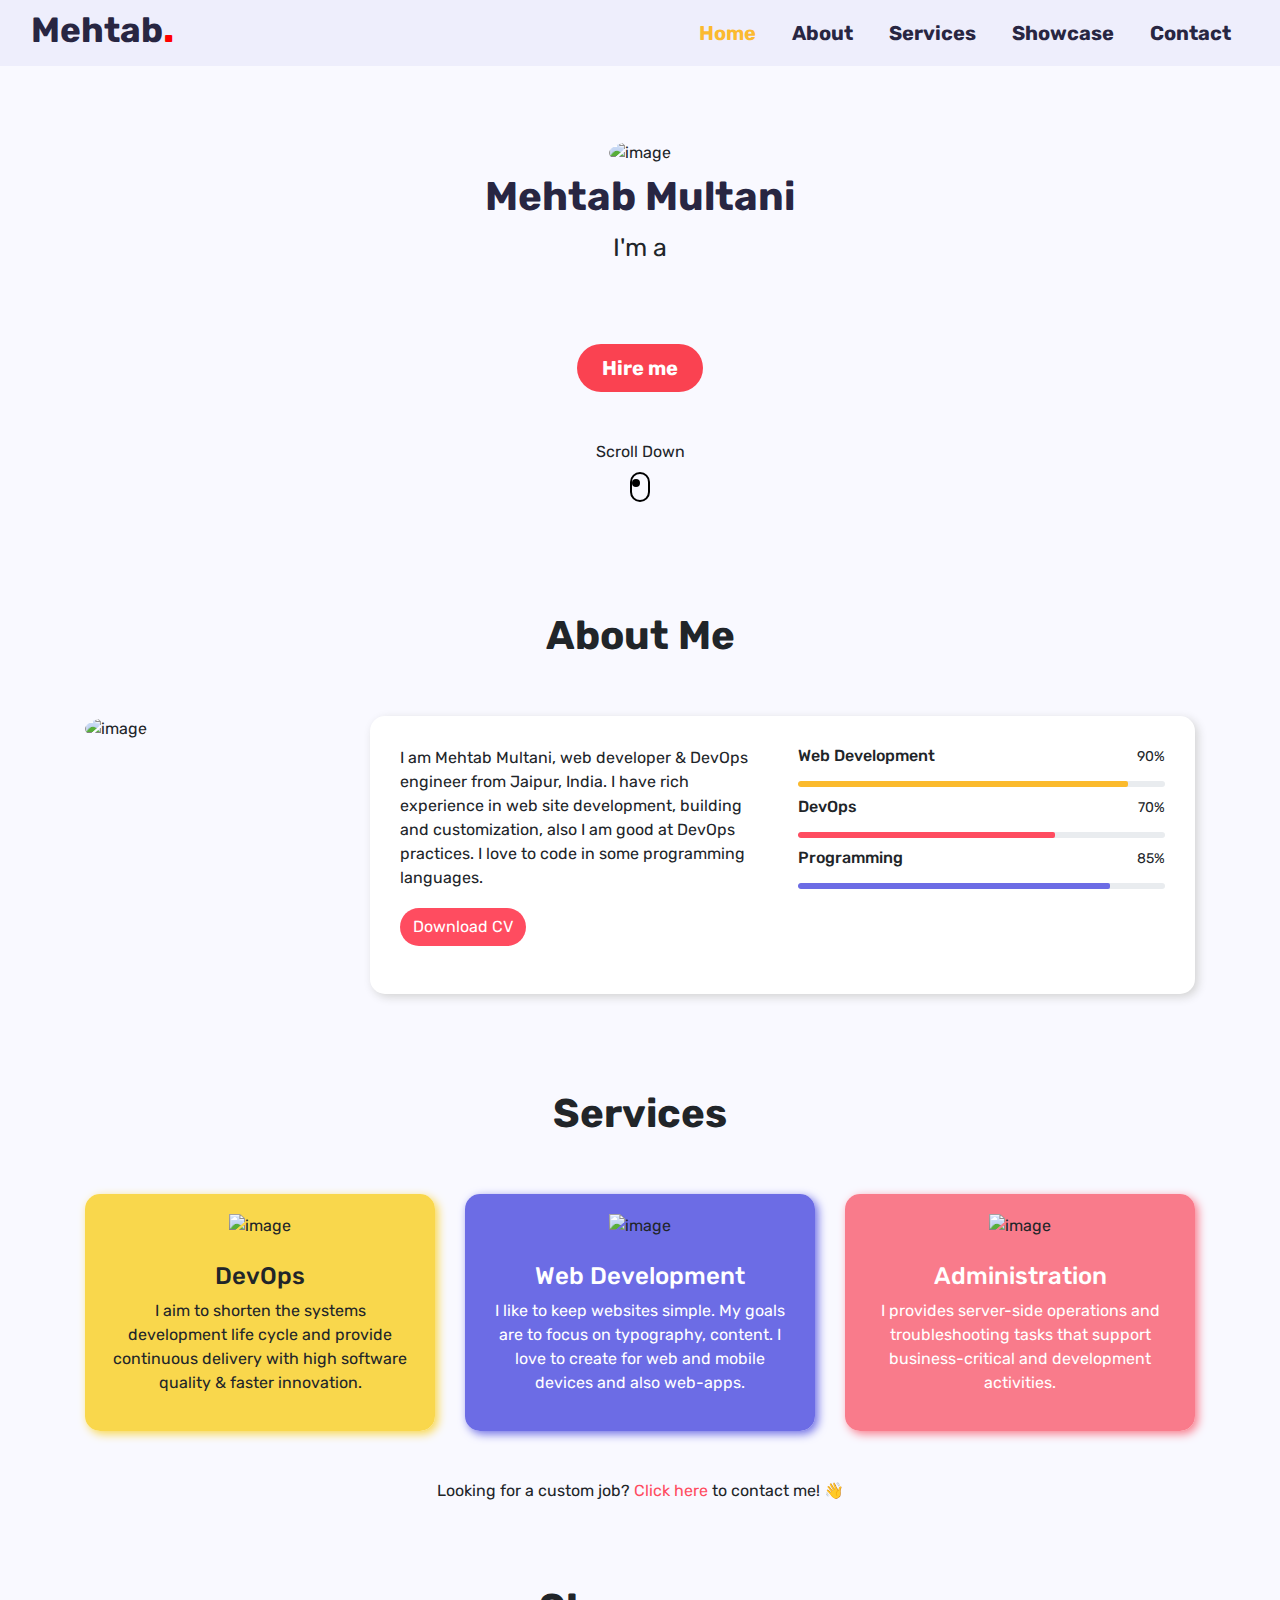
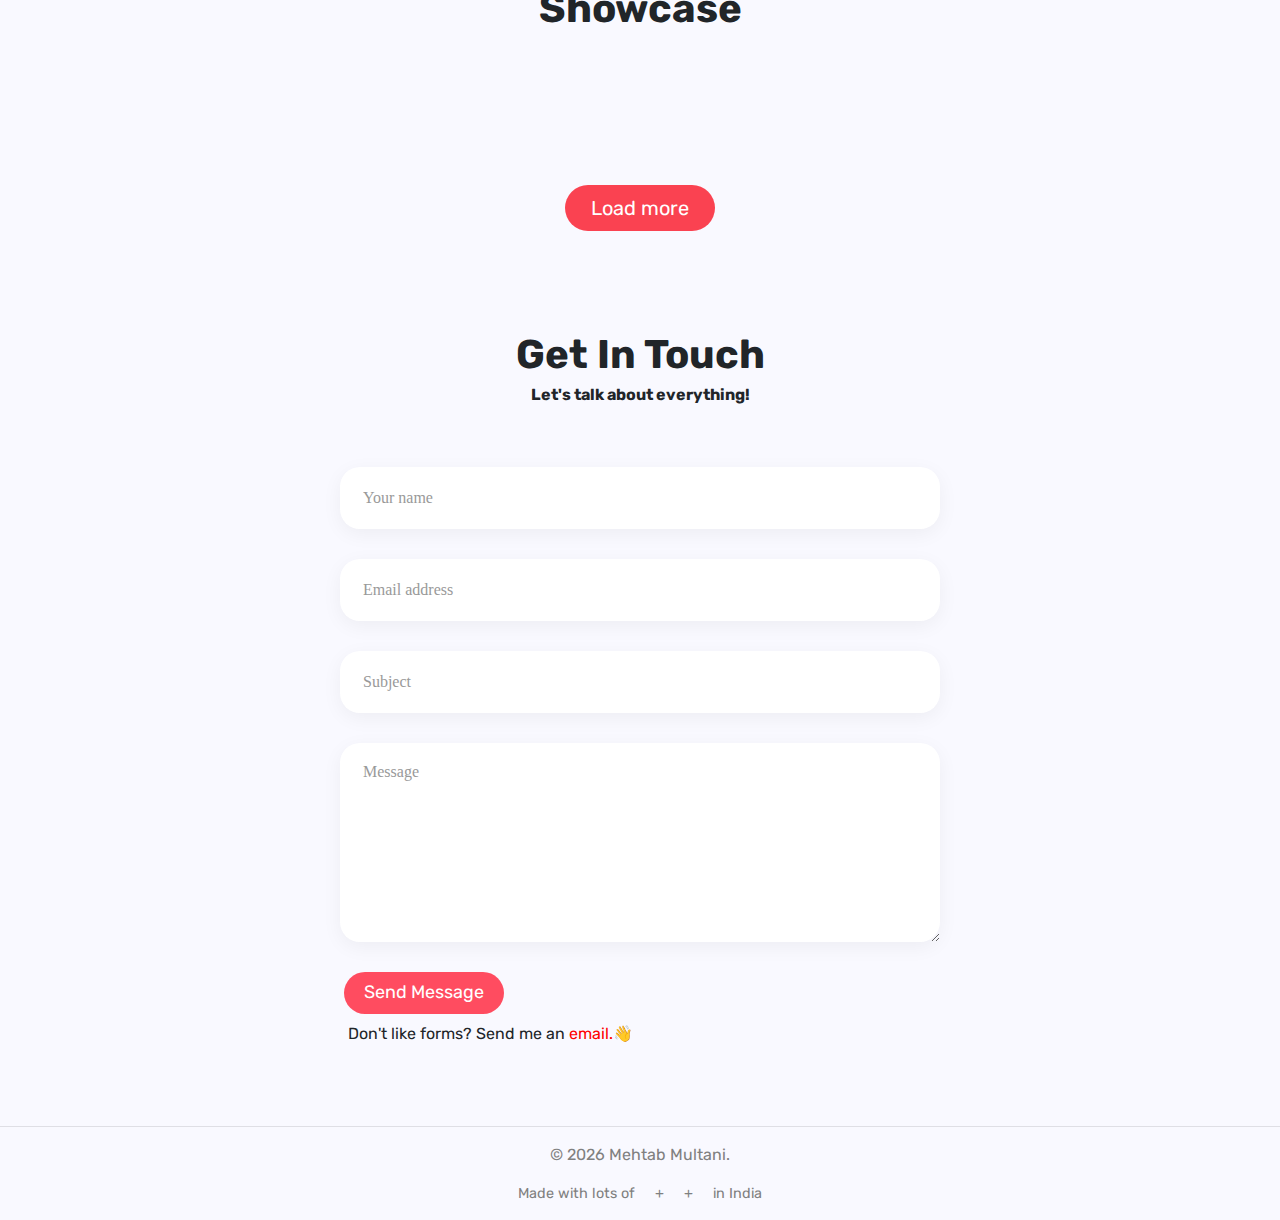
==== commit 2cf81350: "fix:fixes bugs" ====
--- a/index.html
+++ b/index.html
@@ -1,405 +1,575 @@
 <!DOCTYPE html>
 <html lang="en">
-
-<head>
-  <meta charset="UTF-8" />
-  <meta name="description" content="I'm Mehtab Multani. A Web Developer and DevOps Engineer.">
-  <meta name="keywords" content="Portfolio, Web Developer, DevOps">
-  <meta name="author" content="Mehtab Multani">
-  <meta name="viewport" content="width=device-width, initial-scale=1.0" />
-  <title>Mehtab | Portfolio </title>
-  <link rel="icon" href="images/mehtab1.png" />
-  <link rel="stylesheet" href="https://maxcdn.bootstrapcdn.com/bootstrap/4.4.1/css/bootstrap.min.css" />
-  <link href="https://fonts.googleapis.com/css?family=Rubik&display=swap" rel="stylesheet" />
-  <link rel="stylesheet" href="fonts/iconic/css/material-design-iconic-font.css" />
-  <link rel="stylesheet" href="https://use.fontawesome.com/releases/v5.4.1/css/all.css" />
-  <link rel="stylesheet" href="style.css" />
-</head>
-
-<body>
-  <!-- //////////////////////////////Header////////////////////////////////////////////// -->
-
-  <header>
-    <nav id="mehtab" class="navbar navbar-light fixed-top navbar-expand-md py-0">
-      <div class="container-fluid">
-        <a href="" id="index" class="navbar-brand">
-          <h1>Mehtab<span>.</span></h1>
+  <head>
+    <meta charset="UTF-8" />
+    <meta
+      name="description"
+      content="I'm Mehtab Multani. A Web Developer and DevOps Engineer."
+    />
+    <meta name="keywords" content="Portfolio, Web Developer, DevOps" />
+    <meta name="author" content="Mehtab Multani" />
+    <meta name="viewport" content="width=device-width, initial-scale=1.0" />
+    <meta name="theme-color" content="#f9f9ff" />
+    <title>Mehtab | Portfolio</title>
+    <link
+      rel="shortcut icon"
+      href="/favicon/android-chrome-192x192.png"
+      type="image/x-icon"
+    />
+    <link
+      rel="stylesheet"
+      href="https://maxcdn.bootstrapcdn.com/bootstrap/4.4.1/css/bootstrap.min.css"
+    />
+    <link
+      href="https://fonts.googleapis.com/css?family=Rubik&display=swap"
+      rel="stylesheet"
+    />
+    <link
+      rel="stylesheet"
+      href="fonts/iconic/css/material-design-iconic-font.css"
+    />
+    <link
+      rel="stylesheet"
+      href="https://cdnjs.cloudflare.com/ajax/libs/font-awesome/5.15.3/css/all.min.css"
+      integrity="sha512-iBBXm8fW90+nuLcSKlbmrPcLa0OT92xO1BIsZ+ywDWZCvqsWgccV3gFoRBv0z+8dLJgyAHIhR35VZc2oM/gI1w=="
+      crossorigin="anonymous"
+    />
+    <link rel="stylesheet" href="style.css" />
+  </head>
+
+  <body>
+    <!-- //////////////////////////////Header////////////////////////////////////////////// -->
+
+    <header>
+      <nav
+        id="mehtab"
+        class="navbar navbar-light fixed-top navbar-expand-md py-0"
+      >
+        <div class="container-fluid">
+          <a href="" id="index" class="navbar-brand">
+            <h1>Mehtab<span>.</span></h1>
+          </a>
+
+          <button
+            class="navbar-toggler hamburger"
+            data-toggle="collapse"
+            data-target="#menu"
+          >
+            <span class="navbar-toggler-icon"></span>
+          </button>
+
+          <div class="collapse navbar-collapse menu1" id="menu">
+            <ul class="navbar-nav ml-auto">
+              <li class="nav-item">
+                <a href="" id="index" class="nav-link home-marker active"
+                  >Home</a
+                >
+              </li>
+              <li class="nav-item">
+                <a href="#about" class="nav-link about-marker">About</a>
+              </li>
+              <li class="nav-item">
+                <a href="#services" class="nav-link services-marker"
+                  >Services</a
+                >
+              </li>
+              <li class="nav-item">
+                <a href="#works" class="nav-link works-marker">Showcase</a>
+              </li>
+              <li class="nav-item">
+                <a href="#contact" class="nav-link contact-marker">Contact</a>
+              </li>
+            </ul>
+          </div>
+        </div>
+      </nav>
+    </header>
+
+    <!-- ///////////////////////////////////////Profile//////////////////////////////////////////////////// -->
+
+    <section class="home">
+      <div class="text-center middle-section1">
+        <img src="images/profile/1.jpg" class="home-img" alt="image" />
+        <h1 class="mt-2">Mehtab Multani</h1>
+        <p class="mt-2">
+          I'm a
+          <span class="type"></span>
+        </p>
+
+        <div class="social-acc">
+          <a href="https://www.instagram.com/a_codedreamer/" target="_blank"
+            ><i class="fab fa-instagram"></i
+          ></a>
+          <a href="https://www.facebook.com/mehtab2899" target="_blank"
+            ><i class="fab fa-facebook"></i
+          ></a>
+          <a href="https://github.com/mehtab2899" target="_blank"
+            ><i class="fab fa-github"></i
+          ></a>
+          <a href="https://www.linkedin.com/in/mehtab-multani/" target="_blank"
+            ><i class="fab fa-linkedin"></i
+          ></a>
+          <a href="https://twitter.com/the_codedreamer" target="_blank"
+            ><i class="fab fa-twitter"></i
+          ></a>
+        </div>
+
+        <button class="btn btn-lg px-4 mt-4">
+          <a href="#contact">Hire me</a>
+        </button>
+      </div>
+
+      <div class="text-center pt-5">
+        <span class="">Scroll Down</span>
+        <a href="#about">
+          <div class="icon-scroll mt-2"></div>
         </a>
-
-        <button class="navbar-toggler hamburger" data-toggle="collapse" data-target="#menu">
-          <span class="navbar-toggler-icon"></span>
-        </button>
-
-        <div class="collapse navbar-collapse menu1" id="menu">
-          <ul class="navbar-nav ml-auto">
-            <li class="nav-item">
-              <a href="" id="index" class="nav-link home-marker active">Home</a>
-            </li>
-            <li class="nav-item">
-              <a href="#about" class="nav-link about-marker">About</a>
-            </li>
-            <li class="nav-item">
-              <a href="#services" class="nav-link services-marker">Services</a>
-            </li>
-            <li class="nav-item">
-              <a href="#works" class="nav-link works-marker">Works</a>
-            </li>
-            <li class="nav-item">
-              <a href="#contact" class="nav-link contact-marker">Contact</a>
-            </li>
-          </ul>
+      </div>
+    </section>
+
+    <!-- ///////////////////////////////About///////////////////////////////////////////////-->
+
+    <section class="about" id="about">
+      <div class="container">
+        <h1 class="text-center py-5">About Me</h1>
+        <div class="row">
+          <div class="col-md-3">
+            <img src="images/profile/2.jpg" class="about-img" alt="image" />
+            <div class="spacer d-md-none d-lg-none" data-height="30"></div>
+          </div>
+
+          <div class="col-md-9 triangle-left-md triangle-top-sm">
+            <div class="rounded bg-white about-section">
+              <div class="row">
+                <div class="col-md-6 mb-3">
+                  <!-- about text -->
+                  <p>
+                    I am Mehtab Multani, web developer & DevOps engineer from
+                    Jaipur, India. I have rich experience in web site
+                    development, building and customization, also I am good at
+                    DevOps practices. I love to code in some programming
+                    languages.
+                  </p>
+                  <div class="mt-3">
+                    <a
+                      href="images/resume.pdf"
+                      target="_blank"
+                      class="btn btn-default"
+                      >Download CV</a
+                    >
+                  </div>
+                  <div
+                    class="spacer d-md-none d-lg-none"
+                    data-height="30"
+                  ></div>
+                </div>
+
+                <div class="col-md-6">
+                  <!-- skill item -->
+                  <div class="skill-item">
+                    <div class="skill-info clearfix">
+                      <h4 class="float-left mb-3 mt-0">Web Development</h4>
+                      <span class="float-right">90%</span>
+                    </div>
+                    <div class="progress">
+                      <div
+                        class="progress-bar data-background bar1"
+                        role="progressbar"
+                        style="width: 90%"
+                        aria-valuemin="0"
+                        aria-valuemax="100"
+                        aria-valuenow="85"
+                      ></div>
+                    </div>
+                    <div class="spacer" data-height="20"></div>
+                  </div>
+
+                  <!-- skill item -->
+                  <div class="skill-item">
+                    <div class="skill-info clearfix">
+                      <h4 class="float-left mb-3 mt-0">DevOps</h4>
+                      <span class="float-right">70%</span>
+                    </div>
+                    <div class="progress">
+                      <div
+                        class="progress-bar data-background bar2"
+                        style="width: 70%"
+                        role="progressbar"
+                        aria-valuemin="0"
+                        aria-valuemax="100"
+                        aria-valuenow="70"
+                      ></div>
+                    </div>
+                    <div class="spacer" data-height="20"></div>
+                  </div>
+
+                  <!-- skill item -->
+                  <div class="skill-item">
+                    <div class="skill-info clearfix">
+                      <h4 class="float-left mb-3 mt-0">Programming</h4>
+                      <span class="float-right">85%</span>
+                    </div>
+                    <div class="progress">
+                      <div
+                        class="progress-bar data-background bar3"
+                        style="width: 85%"
+                        role="progressbar"
+                        aria-valuemin="0"
+                        aria-valuemax="10"
+                        aria-valuenow="85"
+                      ></div>
+                    </div>
+                  </div>
+                </div>
+              </div>
+            </div>
+          </div>
         </div>
       </div>
-    </nav>
-  </header>
-
-  <!-- ///////////////////////////////////////Profile//////////////////////////////////////////////////// -->
-
-  <section class="home">
-
-    <div class="text-center middle-section1">
-      <img src="images/mehtab2.jpg" class="home-img" alt="" />
-      <h1 class="mt-2">Mehtab Multani</h1>
-      <p class="mt-2">
-        I'm a
-        <span class="type"></span>
-      </p>
-
-      <div class="social-acc">
-        <a href="https://www.instagram.com/the_codedreamer/" target="_blank"><i class="fab fa-instagram"></i></a>
-        <a href="https://www.facebook.com/mehtab2899" target="_blank"><i class="fab fa-facebook"></i></a>
-        <a href="https://github.com/mehtab2899" target="_blank"><i class="fab fa-github"></i></a>
-        <a href="https://www.linkedin.com/in/mehtab-multani/" target="_blank"><i class="fab fa-linkedin"></i></a>
-        <a href="https://twitter.com/MultaniMehtab" target="_blank"><i class="fab fa-twitter"></i></a>
-      </div>
-
-      <button class="btn btn-lg px-4 mt-4">
-        <a href="#contact">Hire me</a>
-      </button>
-    </div>
-
-    <div class="text-center pt-5">
-      <span class="">Scroll Down</span>
-      <a href="#about">
-        <div class="icon-scroll mt-2"></div>
-      </a>
-    </div>
-  </section>
-
-  <!-- ///////////////////////////////About///////////////////////////////////////////////-->
-
-  <section class="about" id="about">
-    <div class="container">
-      <h1 class="text-center py-5">About Me</h1>
-      <div class="row">
-        <div class="col-md-3">
-          <img src="images/mehtab4.jpg" class="about-img" alt="Mehtab" />
-          <div class="spacer d-md-none d-lg-none" data-height="30"></div>
-        </div>
-
-        <div class="col-md-9 triangle-left-md triangle-top-sm">
-          <div class="rounded bg-white about-section">
-            <div class="row">
-              <div class="col-md-6 mb-3">
-                <!-- about text -->
-                <p>
-                  I am Mehtab Multani, web developer & DevOps engineer from
-                  Jaipur, India. I have rich experience in web site
-                  development, building and customization, also I am good at
-                  DevOps practices. I love to code in some programming
-                  languages.
-                </p>
-                <div class="mt-3">
-                  <a href="images/Educational Info.pdf" target="_blank" class="btn btn-default">Download CV</a>
-                </div>
-                <div class="spacer d-md-none d-lg-none" data-height="30"></div>
-              </div>
-
-              <div class="col-md-6">
-                <!-- skill item -->
-                <div class="skill-item">
-                  <div class="skill-info clearfix">
-                    <h4 class="float-left mb-3 mt-0">Web Development</h4>
-                    <span class="float-right">90%</span>
-                  </div>
-                  <div class="progress">
-                    <div class="progress-bar data-background bar1" role="progressbar" style="width: 90%;"
-                      aria-valuemin="0" aria-valuemax="100" aria-valuenow="85"></div>
-                  </div>
-                  <div class="spacer" data-height="20"></div>
-                </div>
-
-                <!-- skill item -->
-                <div class="skill-item">
-                  <div class="skill-info clearfix">
-                    <h4 class="float-left mb-3 mt-0">DevOps</h4>
-                    <span class="float-right">70%</span>
-                  </div>
-                  <div class="progress">
-                    <div class="progress-bar data-background bar2" style="width: 70%;" role="progressbar"
-                      aria-valuemin="0" aria-valuemax="100" aria-valuenow="70"></div>
-                  </div>
-                  <div class="spacer" data-height="20"></div>
-                </div>
-
-                <!-- skill item -->
-                <div class="skill-item">
-                  <div class="skill-info clearfix">
-                    <h4 class="float-left mb-3 mt-0">Programming</h4>
-                    <span class="float-right">85%</span>
-                  </div>
-                  <div class="progress">
-                    <div class="progress-bar data-background bar3" style="width: 85%;" role="progressbar"
-                      aria-valuemin="0" aria-valuemax="10" aria-valuenow="85"></div>
-                  </div>
-                </div>
-              </div>
-            </div>
-          </div>
+    </section>
+
+    <!-- /////////////////////////////Services//////////////////////////////////////////  -->
+
+    <section class="services">
+      <div class="services container-fluid py-5" id="services">
+        <div class="container py-5 text-center">
+          <div class="row mb-5">
+            <div class="col">
+              <h1>Services</h1>
+            </div>
+          </div>
+
+          <div class="row">
+            <div class="col-lg-4 col-md-4 col-sm-12 col-10 d-block m-auto div1">
+              <div class="card cb2">
+                <div class="card-body body2">
+                  <img
+                    src="images/services/1.png"
+                    class="img-fluid w-50 mb-4 body2"
+                    alt="image"
+                  />
+                  <h4 class="text-black body2">DevOps</h4>
+                  <p class="text-black body2">
+                    I aim to shorten the systems development life cycle and
+                    provide continuous delivery with high software quality &
+                    faster innovation.
+                  </p>
+                </div>
+              </div>
+            </div>
+
+            <div class="col-lg-4 col-md-4 col-sm-12 col-10 d-block m-auto div1">
+              <div class="card cb1">
+                <div class="card-body body1">
+                  <img
+                    src="images/services/2.png"
+                    class="body1 img-fluid w-50 mb-4"
+                    alt="image"
+                  />
+                  <h4 class="body1 text-white">Web Development</h4>
+                  <p class="body1 text-white">
+                    I like to keep websites simple. My goals are to focus on
+                    typography, content. I love to create for web and mobile
+                    devices and also web-apps.
+                  </p>
+                </div>
+              </div>
+            </div>
+
+            <div class="col-lg-4 col-md-4 col-sm-12 col-10 d-block m-auto div1">
+              <div class="card cb3">
+                <div class="card-body body3">
+                  <img
+                    src="images/services/3.png"
+                    class="img-fluid w-50 mb-4 body3"
+                    alt="image"
+                  />
+                  <h4 class="text-white body3">Administration</h4>
+                  <p class="text-white body3">
+                    I provides server-side operations and troubleshooting tasks
+                    that support business-critical and development activities.
+                  </p>
+                </div>
+              </div>
+            </div>
+          </div>
+
+          <p class="pt-5 text-center click">
+            Looking for a custom job? <a href="#contact">Click here</a> to
+            contact me! 👋
+          </p>
         </div>
       </div>
-    </div>
-  </section>
-
-  <!-- /////////////////////////////Services//////////////////////////////////////////  -->
-
-  <section class="services">
-    <div class="services container-fluid py-5" id="services">
-      <div class="container py-5 text-center">
-        <div class="row mb-5">
-          <div class="col">
-            <h1>Services</h1>
-          </div>
-        </div>
-
-        <div class="row">
-          <div class="col-lg-4 col-md-4 col-sm-12 col-10 d-block m-auto div1">
-            <div class="card cb2">
-              <div class="card-body body2">
-                <img src="images/automation.png" class="img-fluid w-50 mb-4 body2" alt="" />
-                <h4 class="text-black body2">DevOps</h4>
-                <p class="text-black body2">
-                  I aim to shorten the systems development life cycle and
-                  provide continuous delivery with high software quality &
-                  faster innovation.
-                </p>
-              </div>
-            </div>
-          </div>
-
-          <div class="col-lg-4 col-md-4 col-sm-12 col-10 d-block m-auto div1">
-            <div class="card cb1">
-              <div class="card-body body1">
-                <img src="images/code.png" class="body1 img-fluid w-50 mb-4" alt="" />
-                <h4 class="body1 text-white">Web Development</h4>
-                <p class="body1 text-white">
-                  I like to keep websites simple. My goals are to focus on
-                  typography, content. I love to create for web and mobile
-                  devices and also web-apps.
-                </p>
-              </div>
-            </div>
-          </div>
-
-          <div class="col-lg-4 col-md-4 col-sm-12 col-10 d-block m-auto div1">
-            <div class="card cb3">
-              <div class="card-body body3">
-                <img src="images/app-development.png" class="img-fluid w-50 mb-4 body3" alt="" />
-                <h4 class="text-white body3">Administration</h4>
-                <p class="text-white body3">
-                  I provides server-side operations and troubleshooting tasks
-                  that support business-critical and development activities.
-                </p>
-              </div>
-            </div>
-          </div>
-        </div>
-
-        <p class="pt-5 text-center click">
-          Looking for a custom job? <a href="#contact">Click here</a> to
-          contact me! 👋
-        </p>
-      </div>
-    </div>
-  </section>
-
-  <!-- /////////////////////////Works//////////////////////////////////// -->
-  <section class="works" id="works">
-    <div class="container-fluid">
-      <div class="container">
-        <h1 class="text-center">Works</h1>
-
-        <div class="row pt-5">
-          <div class="col-lg-4 col-md-4 col-sm-12 col-12 d-block m-auto">
-            <div class="box box-hidden">
-              <div class="imgbox">
-                <img src="images/img7.jfif" class="img-responsive" alt="" />
-              </div>
-              <div class="content">
-                <h3>The Builders</h3>
-                <p>
-                  The Builders landing web-design.Let's build what you want!
-                </p>
-                <a href="https://mehtab2899.github.io/Builders/" target="_blank" class="btn btn-warning btnd"
-                  target="_blank">Demo</a>
-              </div>
-            </div>
-          </div>
-
-          <div class="col-lg-4 col-md-4 col-sm-12 col-12 d-block m-auto">
-            <div class="box box-hidden">
-              <div class="imgbox">
-                <img src="images/WhatsApp Image 2019-12-26 at 16.59.06.jpeg" class="img-responsive" alt="" />
-              </div>
-              <div class="content">
-                <h3>RPS Game</h3>
-                <p>Rock Paper Scissor Game using JS and Sass.</p>
-                <a href="https://mehtab2899.github.io/RPS_Game/" target="_blank" class="btn btn-warning btnd">Demo</a>
-              </div>
-            </div>
-          </div>
-
-          <div class="col-lg-4 col-md-4 col-sm-12 col-12 d-block m-auto">
-            <div class="box box-hidden">
-              <div class="imgbox">
-                <img src="images/Screenshot.png" style="width: 100%;" class="img-fluid" alt="" />
-              </div>
-              <div class="content">
-                <h3>The Daily Blogs</h3>
-                <p>
-                  The daily blogs back-end website. Where you can post your
-                  blogs.
-                </p>
-                <a href="https://thedailyblogs.herokuapp.com/" target="_blank" class="btn btn-warning btnd"
-                  target="_blank">Demo</a>
-              </div>
-            </div>
-          </div>
-        </div>
-
-        <div class="row py-5 row22">
-          <div class="col-lg-4 col-md-4 col-sm-12 col-12 d-block m-auto">
-            <div class="box box-hidden">
-              <div class="imgbox">
-                <img src="images/Screenshot (23).png" class="img-responsive" alt="" />
-              </div>
-              <div class="content">
-                <h3>Drum Kit App</h3>
-                <p>
-                  The drum kit App. Here you can play some music using some
-                  keybroad keys.
-                </p>
-                <a href="https://mehtab2899.github.io/Drum_Kit/" class="btn btn-warning btnd" target="_blank">Demo</a>
-              </div>
-            </div>
-          </div>
-
-          <div class="col-lg-4 col-md-4 col-sm-12 col-12 d-block m-auto">
-            <div class="box box-hidden">
-              <div class="imgbox">
-                <img src="images/couch.jpg" class="img-responsive" alt="" />
-              </div>
-              <div class="content">
-                <h3>Animated web-design</h3>
-                <p>
-                  The animated web-design with use of fullpage.js library.
-                </p>
-                <a href="https://mehtab2899.github.io/FullPage-Animation/" class="btn btn-warning btnd"
-                  target="_blank">Demo</a>
-              </div>
-            </div>
-          </div>
-
-          <div class="col-lg-4 col-md-4 col-sm-12 col-12 d-block m-auto">
-            <div class="box box-hidden">
-              <div class="imgbox">
-                <img src="images/todo.png" class="img-responsive" alt="" />
-              </div>
-              <div class="content">
-                <h3>Todo App</h3>
-                <p>The Todo Application with help of front-end techniques.</p>
-                <a href="https://mehtab2899.github.io/Todo-App/" class="btn btn-warning btnd" target="_blank">Demo</a>
-              </div>
-            </div>
-          </div>
-        </div>
-
-        <div class="text-center" id="wrap-button">
-          <button class="loadmore btn-lg" id="loadMore">Load more</button>
+    </section>
+
+    <!-- /////////////////////////Works//////////////////////////////////// -->
+
+    <section class="works" id="works">
+      <div class="container-fluid">
+        <div class="container">
+          <h1 class="text-center">Showcase</h1>
+
+          <div class="row pt-5">
+            <div class="col-lg-4 col-md-4 col-sm-12 col-12 d-block m-auto">
+              <div class="box box-hidden">
+                <div class="imgbox">
+                  <img
+                    src="images/showcases/1.png"
+                    class="img-responsive"
+                    alt="image"
+                  />
+                </div>
+                <div class="content">
+                  <h3>Qoute Generator & Clock</h3>
+                  <p>
+                    The Qoute Generator & Clock web app using Forismatic API.
+                  </p>
+                  <a
+                    href="https://mehtab2899.github.io/quote-generator/"
+                    target="_blank"
+                    class="btn btn-warning btnd"
+                    target="_blank"
+                    >Demo</a
+                  >
+                </div>
+              </div>
+            </div>
+
+            <div class="col-lg-4 col-md-4 col-sm-12 col-12 d-block m-auto">
+              <div class="box box-hidden">
+                <div class="imgbox">
+                  <img
+                    src="images/showcases/2.png"
+                    class="img-responsive"
+                    alt="image"
+                  />
+                </div>
+                <div class="content">
+                  <h3>RPS Game</h3>
+                  <p>Rock Paper Scissor Game using JS and Sass.</p>
+                  <a
+                    href="https://mehtab2899.github.io/RPS_Game/"
+                    target="_blank"
+                    class="btn btn-warning btnd"
+                    >Demo</a
+                  >
+                </div>
+              </div>
+            </div>
+
+            <div class="col-lg-4 col-md-4 col-sm-12 col-12 d-block m-auto">
+              <div class="box box-hidden">
+                <div class="imgbox">
+                  <img
+                    src="images/showcases/3.png"
+                    class="img-responsive"
+                    alt="image"
+                  />
+                </div>
+                <div class="content">
+                  <h3>Photography Portfolio</h3>
+                  <p>The Photography Portfolio for one of my client.</p>
+                  <a
+                    href="https://mehtab2899.github.io/webpage_port/"
+                    class="btn btn-warning btnd"
+                    target="_blank"
+                    >Demo</a
+                  >
+                </div>
+              </div>
+            </div>
+          </div>
+
+          <div class="row py-5 row22">
+            <div class="col-lg-4 col-md-4 col-sm-12 col-12 d-block m-auto">
+              <div class="box box-hidden">
+                <div class="imgbox">
+                  <img
+                    src="images/showcases/4.png"
+                    class="img-fluid"
+                    alt="image"
+                  />
+                </div>
+                <div class="content">
+                  <h3>The Daily Blogs</h3>
+                  <p>
+                    The daily blogs back-end website. Where you can post your
+                    blogs.
+                  </p>
+                  <a
+                    href="https://thedailyblogs.herokuapp.com/"
+                    target="_blank"
+                    class="btn btn-warning btnd"
+                    target="_blank"
+                    >Demo</a
+                  >
+                </div>
+              </div>
+            </div>
+
+            <div class="col-lg-4 col-md-4 col-sm-12 col-12 d-block m-auto">
+              <div class="box box-hidden">
+                <div class="imgbox">
+                  <img
+                    src="images/showcases/5.jpg"
+                    class="img-responsive"
+                    alt="image"
+                  />
+                </div>
+                <div class="content">
+                  <h3>Animated web-design</h3>
+                  <p>
+                    The animated web-design with use of fullpage.js library.
+                  </p>
+                  <a
+                    href="https://mehtab2899.github.io/FullPage-Animation/"
+                    class="btn btn-warning btnd"
+                    target="_blank"
+                    >Demo</a
+                  >
+                </div>
+              </div>
+            </div>
+
+            <div class="col-lg-4 col-md-4 col-sm-12 col-12 d-block m-auto">
+              <div class="box box-hidden">
+                <div class="imgbox">
+                  <img
+                    src="images/showcases/6.png"
+                    class="img-responsive"
+                    alt="image"
+                  />
+                </div>
+                <div class="content">
+                  <h3>Todo App</h3>
+                  <p>The Todo Application with help of front-end techniques.</p>
+                  <a
+                    href="https://mehtab2899.github.io/Todo-App/"
+                    class="btn btn-warning btnd"
+                    target="_blank"
+                    >Demo</a
+                  >
+                </div>
+              </div>
+            </div>
+          </div>
+
+          <div class="text-center" id="wrap-button">
+            <button class="loadmore btn-lg" id="loadMore">Load more</button>
+          </div>
         </div>
       </div>
-    </div>
-  </section>
-
-  <!-- ////////////////////////////////Contact/////////////////////////////////// -->
-  <section class="contact">
-    <div class="container-contact100 contacts pt-5" id="contact">
-      <div class="wrap-contact100 py-5">
-        <div class="head">
-          <h1 class="text-center h11 my-1">Get In Touch</h1>
-          <p class="text-center p11">Let's talk about everything!</p>
+    </section>
+
+    <!-- ////////////////////////////////Contact/////////////////////////////////// -->
+    <section class="contact">
+      <div class="container-contact100 contacts pt-5" id="contact">
+        <div class="wrap-contact100 py-5">
+          <div class="head">
+            <h1 class="text-center h11 my-1">Get In Touch</h1>
+            <p class="text-center p11">Let's talk about everything!</p>
+          </div>
+
+          <form id="contactForm" class="contact100-form validate-form">
+            <div
+              class="wrap-input100 validate-input"
+              data-validate="Please enter your name"
+            >
+              <input
+                id="name"
+                class="input100"
+                type="text"
+                name="name"
+                placeholder="Your name"
+              />
+              <span class="focus-input100"></span>
+            </div>
+
+            <div
+              class="wrap-input100 validate-input"
+              data-validate="Please enter email: e@a.x"
+            >
+              <input
+                id="email"
+                class="input100"
+                type="text"
+                name="email"
+                placeholder="Email address"
+              />
+              <span class="focus-input100"></span>
+            </div>
+
+            <div
+              class="wrap-input100 validate-input"
+              data-validate="Please enter your subject"
+            >
+              <input
+                id="subject"
+                class="input100"
+                type="text"
+                name="subject"
+                placeholder="Subject"
+              />
+              <span class="focus-input100"></span>
+            </div>
+
+            <div
+              class="wrap-input100 validate-input"
+              data-validate="Please enter your message"
+            >
+              <textarea
+                id="message"
+                class="input100"
+                name="message"
+                placeholder="Message"
+              ></textarea>
+              <span class="focus-input100"></span>
+            </div>
+
+            <div class="container-contact100-form-btn pl-1">
+              <button type="submit" id="subbtn" class="contact100-form-btn">
+                send message
+              </button>
+            </div>
+            <p class="pl-2 mt-2 p-email">
+              Don't like forms? Send me an
+              <a href="mailto:mehtabmultani51@gmail.com">email.</a>👋
+            </p>
+          </form>
         </div>
-
-        <form id="contactForm" class="contact100-form validate-form">
-          <div class="wrap-input100 validate-input" data-validate="Please enter your name">
-            <input id="name" class="input100" type="text" name="name" placeholder="Your name" />
-            <span class="focus-input100"></span>
-          </div>
-
-          <div class="wrap-input100 validate-input" data-validate="Please enter email: e@a.x">
-            <input id="email" class="input100" type="text" name="email" placeholder="Email address" />
-            <span class="focus-input100"></span>
-          </div>
-
-          <div class="wrap-input100 validate-input" data-validate="Please enter your subject">
-            <input id="subject" class="input100" type="text" name="subject" placeholder="Subject" />
-            <span class="focus-input100"></span>
-          </div>
-
-          <div class="wrap-input100 validate-input" data-validate="Please enter your message">
-            <textarea id="message" class="input100" name="message" placeholder="Message"></textarea>
-            <span class="focus-input100"></span>
-          </div>
-
-          <div class="container-contact100-form-btn pl-1">
-            <button type="submit" id="subbtn" class="contact100-form-btn">
-              send message
-            </button>
-          </div>
-          <p class="pl-2 mt-2 p-email">
-            Don't like forms? Send me an
-            <a href="mailto:mehtabmultani51@gmail.com">email.</a>👋
-          </p>
-        </form>
       </div>
-    </div>
-  </section>
-  <!-- ////////////////////////////Footer/////////////////////////////////// -->
-
-  <hr />
-
-  <footer class="text-center py-3">
-    <p>
-      &copy;
-      <script>
-        document.write(new Date().getFullYear());
-      </script>
-      Mehtab Multani.
-    </p>
-  </footer>
-
-  <button onclick="topFunction()" id="myBtn">
-    <i class="fas fa-arrow-up"></i>
-  </button>
-
-  <!-- ////////////////////////////Scripts/////////////////////////////////////////////// -->
-
-  <script src="https://ajax.googleapis.com/ajax/libs/jquery/3.4.1/jquery.min.js"></script>
-  <script src="https://cdnjs.cloudflare.com/ajax/libs/popper.js/1.16.0/umd/popper.min.js"></script>
-  <script src="https://maxcdn.bootstrapcdn.com/bootstrap/4.4.1/js/bootstrap.min.js"></script>
-  <script src="script/typed.min.js"></script>
-  <script src="https://www.gstatic.com/firebasejs/4.3.0/firebase.js"></script>
-  <script src="script/app.js"></script>
-</body>
-
-</html>+    </section>
+    <!-- ////////////////////////////Footer/////////////////////////////////// -->
+
+    <hr />
+
+    <footer class="text-center">
+      <p>
+        &copy;
+        <script>
+          document.write(new Date().getFullYear());
+        </script>
+        Mehtab Multani.
+      </p>
+      <p class="para">
+        Made with lots of &nbsp;
+        <i class="fas fa-mug-hot"></i>&nbsp; + &nbsp;
+        <i class="fas fa-heart"></i> &nbsp; + &nbsp;
+        <i class="fas fa-music"></i>&nbsp; in India
+      </p>
+    </footer>
+
+    <button onclick="topFunction()" id="myBtn">
+      <i class="fas fa-arrow-up"></i>
+    </button>
+
+    <!-- ////////////////////////////Scripts/////////////////////////////////////////////// -->
+
+    <script src="https://ajax.googleapis.com/ajax/libs/jquery/3.4.1/jquery.min.js"></script>
+    <script src="https://cdnjs.cloudflare.com/ajax/libs/popper.js/1.16.0/umd/popper.min.js"></script>
+    <script src="https://maxcdn.bootstrapcdn.com/bootstrap/4.4.1/js/bootstrap.min.js"></script>
+    <script src="script/typed.min.js"></script>
+    <script src="https://www.gstatic.com/firebasejs/4.3.0/firebase.js"></script>
+    <script src="script/app.js"></script>
+  </body>
+</html>
--- a/style.css
+++ b/style.css
@@ -1,782 +1,770 @@
-@font-face {
-  font-family: SourceSansPro-Regular;
-  src: url("../fonts/source-sans-pro/SourceSansPro-Regular.ttf");
-}
-
-@font-face {
-  font-family: SourceSansPro-Bold;
-  src: url("../fonts/source-sans-pro/SourceSansPro-Bold.ttf");
-}
-
-@font-face {
-  font-family: JosefinSans-Bold;
-  src: url("../fonts/JosefinSans/JosefinSans-Bold.ttf");
-}
-
-body {
-  background-color: #f9f9ff !important;
-  font-family: rubik;
-}
-
-/* ******************************* scroll bar ******************************** */
-
-::-webkit-scrollbar {
-  width: 8px;
-}
-
-::-webkit-scrollbar-track {
-  background-color: rgba(0, 0, 0, 0.15);
-}
-
-::-webkit-scrollbar-thumb {
-  border-radius: 8px;
-  background-color: rgba(255, 174, 0, 0.815);
-}
-
-::-webkit-scrollbar-thumb:hover {
-  background-color: #282642;
-}
-
-/* ******************************* Header ******************************** */
-
-nav {
-  background-color: #eeeefc;
-}
-
-nav a h1 {
-  color: #282642;
-  font-size: 35px;
-  font-weight: bold;
-}
-
-nav a h1 span {
-  color: red;
-  font-size: 40px;
-  font-weight: bold;
-}
-
-nav div ul li a {
-  color: #282642 !important;
-  font-size: 20px;
-  font-weight: bold;
-  margin: 10px;
-}
-
-nav div ul li a:hover {
-  color: rgba(255, 174, 0, 0.815) !important;
-}
-
-nav ul li a.active {
-  color: rgba(255, 174, 0, 0.815) !important;
-}
-
-@media only screen and (max-width: 766px) {
-  nav div ul li a {
-    margin: 0px;
-  }
-}
-
-/* ******************************* profile ******************************** */
-
-.bg-video {
-  display: none;
-}
-
-@media only screen and (max-width: 1440px) {
-  .bg-video {
-    display: block;
-    position: absolute;
-    top: 0;
-    left: 0;
-    height: 100%;
-    width: 100%;
-    opacity: 0.15;
-    z-index: -100;
-    overflow: hidden;
-  }
-
-  .bg-video__content {
-    height: 100%;
-    width: 100%;
-    object-fit: cover;
-  }
-}
-
-.home {
-  margin-top: 140px;
-  height: 100%;
-}
-
-.home-img {
-  width: 120px !important;
-  border-radius: 50%;
-}
-
-div.middle-section1 h1 {
-  color: #282642;
-  font-weight: bold;
-}
-
-div.middle-section1 p {
-  font-size: 25px;
-  margin-top: -40px;
-}
-
-div.middle-section1 span {
-  color: rgba(255, 174, 0, 0.815);
-}
-
-div.social-acc a {
-  margin: 15px;
-  font-size: 25px;
-  color: #282642;
-}
-
-div.social-acc a:hover {
-  color: rgba(255, 174, 0, 0.815);
-}
-
-div.middle-section1 button {
-  border-radius: 25px 25px;
-  font-size: 20px;
-  background-color: #fa4251;
-  font-weight: bold;
-  color: white;
-}
-
-div.middle-section1 button a {
-  text-decoration: none;
-  color: white;
-}
-
-div.middle-section1 button:hover {
-  background: rgba(255, 174, 0, 0.815) !important;
-  color: white;
-}
-
-.icon-scroll,
-.icon-scroll::before {
-  position: absolute;
-  left: 50%;
-  transform: translateX(-50%);
-}
-
-.icon-scroll {
-  width: 20px;
-  height: 30px;
-  border: 2px solid black;
-  border-radius: 25px;
-  cursor: pointer;
-}
-
-.icon-scroll::before {
-  content: "";
-  width: 8px;
-  height: 8px;
-  background: black;
-  margin-left: -4px;
-  top: 5px;
-  border-radius: 50%;
-  animation: 1.5s scroll cubic-bezier(0.65, -0.55, 0.25, 1.5) infinite;
-}
-
-@keyframes scroll {
-  0% {
-    opacity: 0;
-    transform: translateY(0) scale(0);
-  }
-  10% {
-    opacity: 1;
-    transform: scale(0.5);
-  }
-  100% {
-    opacity: 0;
-    transform: translateY(10px) scale(0.5);
-  }
-}
-
-/* ***************************** About ********************************** */
-
-.about {
-  padding-top: 100px;
-}
-
-.about h1 {
-  font-weight: bold;
-}
-
-.about .about-img {
-  width: 180px;
-  border-radius: 50%;
-}
-
-.about .about-section {
-  padding: 30px;
-  border-radius: 15px !important;
-  box-shadow: 3px 3px 10px lightgray;
-  transition: all 0.3s ease-in;
-  -webkit-transition: all 0.3s ease-in;
-  -moz-transition: all 0.3s ease-in;
-}
-
-.about .progress {
-  height: 6px;
-  margin-bottom: 10px;
-}
-
-.skill-item .skill-info h4 {
-  font-size: 16px;
-  font-weight: 500;
-}
-.skill-item .skill-info span {
-  font-size: 14px;
-}
-
-.about .skill-item .progress .bar1 {
-  border-radius: 2px;
-  background-color: rgba(255, 174, 0, 0.815);
-}
-
-.progress .bar2 {
-  border-radius: 2px;
-  background-color: #ff4c60 !important;
-}
-
-.progress .bar3 {
-  border-radius: 2px;
-  background-color: #6c6ce5;
-}
-
-.about a {
-  background-color: #ff4c60;
-  color: white;
-  border-radius: 20px !important;
-  margin-top: 2px;
-  margin-bottom: 2px;
-}
-
-.about a:hover {
-  color: white !important;
-  background: #282642;
-}
-
-@media only screen and (max-width: 768px) {
-  .about-img {
-    display: block;
-    margin-left: auto !important;
-    margin-right: auto;
-    margin-bottom: 25px;
-  }
-}
-
-@media only screen and (max-width: 990px) {
-  .about-img {
-    width: 160px !important;
-  }
-}
-
-@media only screen and (max-width: 575px) {
-  .about .about-section {
-    display: block;
-    margin-left: 40px;
-    margin-right: 40px;
-  }
-}
-
-/* **************************** Services *********************************** */
-.services h1 {
-  font-weight: bold;
-}
-
-.services .body1 {
-  background-color: #6c6ce5;
-}
-
-.services .body2 {
-  background-color: #f9d74c;
-}
-
-.services .body3 {
-  background-color: #f97b8b;
-}
-
-.services .card {
-  border-radius: 15px !important;
-  border: none;
-}
-
-.services .card-body {
-  border-radius: 15px;
-  border: none;
-}
-
-.services .cb1 {
-  box-shadow: 3px 3px 10px #6c6ce5;
-  transition: all 0.3s ease-in;
-  -webkit-transition: all 0.3s ease-in;
-  -moz-transition: all 0.3s ease-in;
-}
-
-.services .cb2 {
-  box-shadow: 3px 3px 10px #f9d74c;
-  transition: all 0.3s ease-in;
-  -webkit-transition: all 0.3s ease-in;
-  -moz-transition: all 0.3s ease-in;
-}
-
-.services .cb3 {
-  box-shadow: 3px 3px 10px #f97b8b;
-  transition: all 0.3s ease-in;
-  -webkit-transition: all 0.3s ease-in;
-  -moz-transition: all 0.3s ease-in;
-}
-
-.services .card:hover {
-  transform: translateY(-10px);
-}
-
-p.click a {
-  text-decoration: none;
-  color: #ff4c60;
-}
-
-p.click a:hover {
-  color: #282642;
-}
-
-@media only screen and (max-width: 768px) {
-  .services .div1,
-  section .box {
-    margin-bottom: 30px !important;
-  }
-}
-
-/* ************************** Works ************************************* */
-.works {
-  margin-top: -30px;
-}
-
-.works h1 {
-  font-weight: bold;
-}
-
-.box img {
-  width: 100%;
-  height: 400px;
-}
-
-.box {
-  width: 100%;
-  height: 300px;
-  overflow: hidden;
-  border-radius: 10px;
-  background-color: #000;
-  box-shadow: 3px 3px 10px gray;
-  transition: all 0.3s ease-in;
-  -webkit-transition: all 0.3s ease-in;
-  -moz-transition: all 0.3s ease-in;
-}
-
-.box .imgbox {
-  position: relative;
-}
-
-.box .imgbox img {
-  transition: 0.5s;
-}
-
-.box:hover .imgbox img {
-  opacity: 0.5;
-  transform: translateY(-40px);
-}
-
-.box .content {
-  position: absolute;
-  bottom: -40px;
-  left: 0;
-  padding: 20px;
-  box-sizing: border-box;
-  transition: 0.5s;
-  opacity: 0;
-}
-
-.box:hover .content {
-  opacity: 1;
-  bottom: 0;
-}
-
-.box .content h3 {
-  font-size: 30px;
-  color: rgb(248, 237, 237);
-  font-weight: 700;
-}
-
-.box .content p {
-  font-size: 15px;
-  color: white;
-  font-weight: 700;
-}
-
-.box .content .btnd {
-  border: none;
-  background-color: #fe1b70;
-  color: #fff;
-  font-size: 15px;
-  padding: 10px 20px;
-  font-weight: 700;
-  transition: 0.5s;
-}
-
-.box .content .btnd:hover {
-  background: #f6fe1b;
-  color: #262626;
-}
-
-.box-hidden {
-  display: none;
-}
-
-@media only screen and (max-width: 575px) {
-  .works .row {
-    margin-right: 20px;
-    margin-left: 20px;
-  }
-}
-
-@media only screen and (max-width: 768px) {
-  .box .content {
-    margin-bottom: 25px;
-  }
-  .works .row22 {
-    padding-top: 0 !important;
-    padding-bottom: 0 !important;
-  }
-}
-
-.loadmore {
-  width: 150px;
-  background: #fa4251 !important;
-  color: white;
-  border-radius: 25px !important;
-}
-
-.loadmore:hover {
-  background-color: #282642 !important;
-  color: white;
-}
-
-/* ***************************** contact ********************************** */
-
-.contact {
-  margin-right: 13px;
-  margin-left: 13px;
-}
-
-input {
-  outline: none;
-  border: none;
-}
-
-textarea {
-  outline: none;
-  border: none;
-}
-
-input::-webkit-input-placeholder {
-  color: #999999;
-}
-
-textarea::-webkit-input-placeholder {
-  color: #999999;
-}
-
-button {
-  outline: none !important;
-  border: none;
-  background: transparent;
-}
-
-button:hover {
-  cursor: pointer;
-}
-
-.container-contact100 {
-  width: 100%;
-  display: -webkit-box;
-  display: -webkit-flex;
-  display: -moz-box;
-  display: -ms-flexbox;
-  display: flex;
-  flex-wrap: wrap;
-  justify-content: center;
-  align-items: center;
-  position: relative;
-}
-
-.container-contact100 .head {
-  margin-bottom: 60px;
-}
-
-.p11,
-.h11 {
-  font-weight: bold;
-}
-
-.wrap-contact100 {
-  width: 600px;
-}
-
-@media only screen and (max-width: 425px) {
-  .contact {
-    margin-right: 30px;
-    margin-left: 30px;
-  }
-}
-/*==================================================================
-[ Form ]*/
-
-.contact100-form-title {
-  display: block;
-  font-family: SourceSansPro-Bold;
-  font-size: 30px;
-  color: #333333;
-  padding-bottom: 34px;
-}
-
-/*------------------------------------------------------------------
-[ Input ]*/
-
-.wrap-input100 {
-  width: 100%;
-  position: relative;
-  background-color: #fff;
-  border-radius: 20px;
-  margin-bottom: 30px;
-}
-
-.input100 {
-  display: block;
-  width: 100%;
-  background: transparent;
-  font-family: SourceSansPro-Bold;
-  font-size: 16px;
-  color: #4b2354;
-  line-height: 1.2;
-}
-
-/*---------------------------------------------*/
-input.input100 {
-  height: 62px;
-  padding: 0 20px 0 23px;
-}
-
-textarea.input100 {
-  min-height: 199px;
-  padding: 19px 20px 0 23px;
-}
-
-/*------------------------------------------------------------------
-[ Focus Input ]*/
-
-.focus-input100 {
-  display: block;
-  position: absolute;
-  width: 100%;
-  height: 100%;
-  top: 0;
-  left: 0;
-  pointer-events: none;
-  border-radius: 20px;
-  box-shadow: 0 5px 20px 0px rgba(0, 0, 0, 0.05);
-  -moz-box-shadow: 0 5px 20px 0px rgba(0, 0, 0, 0.05);
-  -webkit-box-shadow: 0 5px 20px 0px rgba(0, 0, 0, 0.05);
-  -o-box-shadow: 0 5px 20px 0px rgba(0, 0, 0, 0.05);
-  -ms-box-shadow: 0 5px 20px 0px rgba(0, 0, 0, 0.05);
-  -webkit-transition: all 0.4s;
-  -o-transition: all 0.4s;
-  -moz-transition: all 0.4s;
-  transition: all 0.4s;
-}
-
-.input100:focus + .focus-input100 {
-  box-shadow: 0 5px 20px 0px rgba(0, 0, 0, 0.15);
-  -moz-box-shadow: 0 5px 20px 0px rgba(0, 0, 0, 0.15);
-  -webkit-box-shadow: 0 5px 20px 0px rgba(0, 0, 0, 0.15);
-  -o-box-shadow: 0 5px 20px 0px rgba(0, 0, 0, 0.15);
-  -ms-box-shadow: 0 5px 20px 0px rgba(0, 0, 0, 0.15);
-}
-
-/*------------------------------------------------------------------
-[ Button ]*/
-
-.contact100-form-btn {
-  display: -webkit-box;
-  display: -webkit-flex;
-  display: -moz-box;
-  display: -ms-flexbox;
-  display: flex;
-  justify-content: center;
-  align-items: center;
-  padding: 0 20px;
-  height: 42px;
-  background-color: #ff4c60;
-  border-radius: 21px;
-  font-size: 18px;
-  color: #fff;
-  text-transform: capitalize;
-}
-
-.contact100-form-btn:hover {
-  color: white;
-  background-color: #282642;
-}
-
-.p-email a {
-  color: red;
-}
-
-.p-email a:hover {
-  text-decoration: none;
-  color: #282642;
-}
-
-/*------------------------------------------------------------------
-[ Responsive ]*/
-
-@media (max-width: 768px) {
-  .wrap-contact100 {
-    padding: 72px 50px 25px 50px;
-  }
-}
-
-@media (max-width: 576px) {
-  .wrap-contact100 {
-    padding: 72px 15px 25px 15px;
-  }
-}
-
-/*------------------------------------------------------------------
-[ Alert validate ]*/
-
-.validate-input {
-  position: relative;
-}
-
-.alert-validate .focus-input100 {
-  box-shadow: 0 5px 20px 0px rgba(250, 66, 81, 0.1);
-  -moz-box-shadow: 0 5px 20px 0px rgba(250, 66, 81, 0.1);
-  -webkit-box-shadow: 0 5px 20px 0px rgba(250, 66, 81, 0.1);
-  -o-box-shadow: 0 5px 20px 0px rgba(250, 66, 81, 0.1);
-  -ms-box-shadow: 0 5px 20px 0px rgba(250, 66, 81, 0.1);
-}
-
-.alert-validate::before {
-  content: attr(data-validate);
-  display: -webkit-box;
-  display: -webkit-flex;
-  display: -moz-box;
-  display: -ms-flexbox;
-  display: flex;
-  align-items: center;
-  position: absolute;
-  width: 100%;
-  min-height: 62px;
-  background-color: #fff;
-  border-radius: 20px;
-  top: 0px;
-  left: 0px;
-  padding: 0 45px 0 22px;
-  pointer-events: none;
-  font-family: SourceSansPro-Bold;
-  font-size: 16px;
-  color: #fa4251;
-  line-height: 1.2;
-}
-
-.btn-hide-validate {
-  font-family: Material-Design-Iconic-Font;
-  font-size: 15px;
-  color: #fa4251;
-  cursor: pointer;
-  display: -webkit-box;
-  display: -webkit-flex;
-  display: -moz-box;
-  display: -ms-flexbox;
-  display: flex;
-  align-items: center;
-  justify-content: center;
-  position: absolute;
-  height: 62px;
-  top: 0px;
-  right: 28px;
-}
-
-.rs1-alert-validate.alert-validate::before {
-  background-color: #fff;
-}
-
-.true-validate::after {
-  content: "\f269";
-  font-family: Material-Design-Iconic-Font;
-  font-size: 15px;
-  color: #57b846;
-  display: -webkit-box;
-  display: -webkit-flex;
-  display: -moz-box;
-  display: -ms-flexbox;
-  display: flex;
-  align-items: center;
-  justify-content: center;
-  position: absolute;
-  height: 62px;
-  top: 0px;
-  right: 28px;
-}
-
-/*---------------------------------------------*/
-@media (max-width: 576px) {
-  .alert-validate::before {
-    padding: 0 30px 0 10px;
-  }
-
-  .true-validate::after,
-  .btn-hide-validate {
-    right: 10px;
-  }
-}
-
-/* ************************** Footer ************************************* */
-
-footer p {
-  color: gray;
-}
-
-/* ************Bottom-top scroll button********* */
-
-#myBtn {
-  display: none;
-  position: fixed;
-  bottom: 15px;
-  right: 30px;
-  z-index: 99;
-  font-size: 12px;
-  border: none;
-  outline: none;
-  background-color: lightgray;
-  color: white;
-  cursor: pointer;
-  padding: 10px;
-  border-radius: 50%;
-}
-
-#myBtn:hover {
-  background-color: #ff4c60;
-}
-
-@media only screen and (max-width: 425px) {
-  #myBtn {
-    right: 10px;
-  }
-}
-
-/* //////////////////////////////////////// */
+@font-face {
+	font-family: SourceSansPro-Regular;
+	src: url("../fonts/source-sans-pro/SourceSansPro-Regular.ttf");
+}
+
+@font-face {
+	font-family: SourceSansPro-Bold;
+	src: url("../fonts/source-sans-pro/SourceSansPro-Bold.ttf");
+}
+
+@font-face {
+	font-family: JosefinSans-Bold;
+	src: url("../fonts/JosefinSans/JosefinSans-Bold.ttf");
+}
+
+*,
+*::after,
+*::before {
+	box-sizing: border-box;
+	margin: 0;
+	padding: 0;
+}
+
+body {
+	background-color: #f9f9ff !important;
+	font-family: rubik;
+}
+
+/* ******************************* scroll bar ******************************** */
+
+::-webkit-scrollbar {
+	width: 8px;
+}
+
+::-webkit-scrollbar-track {
+	background-color: rgba(0, 0, 0, 0.15);
+}
+
+::-webkit-scrollbar-thumb {
+	border-radius: 8px;
+	background-color: rgba(255, 174, 0, 0.815);
+}
+
+::-webkit-scrollbar-thumb:hover {
+	background-color: #282642;
+}
+
+::selection {
+	background: #6d6daf;
+	color: white;
+}
+
+/* ******************************* Header ******************************** */
+
+nav {
+	background-color: #eeeefc;
+}
+
+nav a h1 {
+	color: #282642;
+	font-size: 35px;
+	font-weight: bold;
+}
+
+nav a h1 span {
+	color: red;
+	font-size: 40px;
+	font-weight: bold;
+}
+
+nav div ul li a {
+	color: #282642 !important;
+	font-size: 20px;
+	font-weight: bold;
+	margin: 10px;
+}
+
+nav div ul li a:hover {
+	color: rgba(255, 174, 0, 0.815) !important;
+}
+
+nav ul li a.active {
+	color: rgba(255, 174, 0, 0.815) !important;
+}
+
+@media only screen and (max-width: 766px) {
+	nav div ul li a {
+		margin: 0px;
+	}
+}
+
+/* ******************************* profile ******************************** */
+
+.home {
+	margin-top: 140px;
+	height: 100%;
+}
+
+.home-img {
+	width: 120px !important;
+	border-radius: 50%;
+}
+
+div.middle-section1 h1 {
+	color: #282642;
+	font-weight: bold;
+}
+
+div.middle-section1 p {
+	font-size: 25px;
+	margin-top: -40px;
+}
+
+div.middle-section1 span {
+	color: rgba(255, 174, 0, 0.815);
+}
+
+div.social-acc a {
+	margin: 15px;
+	font-size: 25px;
+	color: #282642;
+}
+
+div.social-acc a:hover {
+	color: rgba(255, 174, 0, 0.815);
+}
+
+div.middle-section1 button {
+	border-radius: 25px 25px;
+	font-size: 20px;
+	background-color: #fa4251;
+	font-weight: bold;
+	color: white;
+}
+
+div.middle-section1 button a {
+	text-decoration: none;
+	color: white;
+}
+
+div.middle-section1 button:hover {
+	background: rgba(255, 174, 0, 0.815) !important;
+	color: white;
+}
+
+.icon-scroll,
+.icon-scroll::before {
+	position: absolute;
+	left: 50%;
+	transform: translateX(-50%);
+}
+
+.icon-scroll {
+	width: 20px;
+	height: 30px;
+	border: 2px solid black;
+	border-radius: 25px;
+	cursor: pointer;
+}
+
+.icon-scroll::before {
+	content: "";
+	width: 8px;
+	height: 8px;
+	background: black;
+	margin-left: -4px;
+	top: 5px;
+	border-radius: 50%;
+	animation: 1.5s scroll cubic-bezier(0.65, -0.55, 0.25, 1.5) infinite;
+}
+
+@keyframes scroll {
+	0% {
+		opacity: 0;
+		transform: translateY(0) scale(0);
+	}
+	10% {
+		opacity: 1;
+		transform: scale(0.5);
+	}
+	100% {
+		opacity: 0;
+		transform: translateY(10px) scale(0.5);
+	}
+}
+
+/* ***************************** About ********************************** */
+
+.about {
+	padding-top: 100px;
+}
+
+.about h1 {
+	font-weight: bold;
+}
+
+.about .about-img {
+	width: 180px;
+	border-radius: 50%;
+}
+
+.about .about-section {
+	padding: 30px;
+	border-radius: 15px !important;
+	box-shadow: 3px 3px 10px lightgray;
+	transition: all 0.3s ease-in;
+	-webkit-transition: all 0.3s ease-in;
+	-moz-transition: all 0.3s ease-in;
+}
+
+.about .progress {
+	height: 6px;
+	margin-bottom: 10px;
+}
+
+.skill-item .skill-info h4 {
+	font-size: 16px;
+	font-weight: 500;
+}
+.skill-item .skill-info span {
+	font-size: 14px;
+}
+
+.about .skill-item .progress .bar1 {
+	border-radius: 2px;
+	background-color: rgba(255, 174, 0, 0.815);
+}
+
+.progress .bar2 {
+	border-radius: 2px;
+	background-color: #ff4c60 !important;
+}
+
+.progress .bar3 {
+	border-radius: 2px;
+	background-color: #6c6ce5;
+}
+
+.about a {
+	background-color: #ff4c60;
+	color: white;
+	border-radius: 20px !important;
+	margin-top: 2px;
+	margin-bottom: 2px;
+}
+
+.about a:hover {
+	color: white !important;
+	background: #282642;
+}
+
+@media only screen and (max-width: 768px) {
+	.about-img {
+		display: block;
+		margin-left: auto !important;
+		margin-right: auto;
+		margin-bottom: 25px;
+	}
+}
+
+@media only screen and (max-width: 990px) {
+	.about-img {
+		width: 160px !important;
+	}
+}
+
+@media only screen and (max-width: 575px) {
+	.about .about-section {
+		display: block;
+		margin-left: 40px;
+		margin-right: 40px;
+	}
+}
+
+/* **************************** Services *********************************** */
+.services h1 {
+	font-weight: bold;
+}
+
+.services .body1 {
+	background-color: #6c6ce5;
+}
+
+.services .body2 {
+	background-color: #f9d74c;
+}
+
+.services .body3 {
+	background-color: #f97b8b;
+}
+
+.services .card {
+	border-radius: 15px !important;
+	border: none;
+}
+
+.services .card-body {
+	border-radius: 15px;
+	border: none;
+}
+
+.services .cb1 {
+	box-shadow: 3px 3px 10px #6c6ce5;
+	transition: all 0.3s ease-in;
+	-webkit-transition: all 0.3s ease-in;
+	-moz-transition: all 0.3s ease-in;
+}
+
+.services .cb2 {
+	box-shadow: 3px 3px 10px #f9d74c;
+	transition: all 0.3s ease-in;
+	-webkit-transition: all 0.3s ease-in;
+	-moz-transition: all 0.3s ease-in;
+}
+
+.services .cb3 {
+	box-shadow: 3px 3px 10px #f97b8b;
+	transition: all 0.3s ease-in;
+	-webkit-transition: all 0.3s ease-in;
+	-moz-transition: all 0.3s ease-in;
+}
+
+.services .card:hover {
+	transform: translateY(-10px);
+}
+
+p.click a {
+	text-decoration: none;
+	color: #ff4c60;
+}
+
+p.click a:hover {
+	color: #282642;
+}
+
+@media only screen and (max-width: 768px) {
+	.services .div1,
+	section .box {
+		margin-bottom: 30px !important;
+	}
+}
+
+/* ************************** Works ************************************* */
+.works {
+	margin-top: -30px;
+}
+
+.works h1 {
+	font-weight: bold;
+}
+
+.box {
+	width: 100%;
+	height: 300px;
+	overflow: hidden;
+	border-radius: 10px;
+	background-color: #000;
+	box-shadow: 3px 3px 10px gray;
+	transition: all 0.3s ease-in;
+	-webkit-transition: all 0.3s ease-in;
+	-moz-transition: all 0.3s ease-in;
+}
+
+.box img {
+	width: 100%;
+	height: 300px;
+}
+
+.box img {
+	transition: 0.5s;
+}
+
+.box:hover img {
+	opacity: 0.4;
+}
+
+.box .content {
+	position: absolute;
+	bottom: -40px;
+	left: 0;
+	padding: 20px;
+	box-sizing: border-box;
+	transition: 0.5s;
+	opacity: 0;
+}
+
+.box:hover .content {
+	opacity: 1;
+	bottom: 0;
+}
+
+.box .content h3 {
+	color: #fff;
+	font-size: 30px;
+	font-weight: 700;
+}
+
+.box .content p {
+	font-size: 16px;
+	color: white;
+	font-weight: 500;
+}
+
+.box .btnd {
+	border: none;
+	background-color: #000;
+	color: #fff;
+	font-size: 16px;
+	padding: 10px 15px;
+	font-weight: 700;
+	transition: 0.5s;
+}
+
+.box .content .btnd:hover {
+	background: #fff;
+	color: #000;
+}
+
+.box-hidden {
+	display: none;
+}
+
+@media only screen and (max-width: 575px) {
+	.works .row {
+		margin-right: 20px;
+		margin-left: 20px;
+	}
+}
+
+@media only screen and (max-width: 768px) {
+	.box .content {
+		margin-bottom: 25px;
+	}
+	.works .row22 {
+		padding-top: 0 !important;
+		padding-bottom: 0 !important;
+	}
+}
+
+.loadmore {
+	width: 150px;
+	background: #fa4251 !important;
+	color: white;
+	border-radius: 25px !important;
+}
+
+.loadmore:hover {
+	background-color: #282642 !important;
+	color: white;
+}
+
+/* ***************************** contact ********************************** */
+
+.contact {
+	margin-right: 13px;
+	margin-left: 13px;
+}
+
+input {
+	outline: none;
+	border: none;
+}
+
+textarea {
+	outline: none;
+	border: none;
+}
+
+input::-webkit-input-placeholder {
+	color: #999999;
+}
+
+textarea::-webkit-input-placeholder {
+	color: #999999;
+}
+
+button {
+	outline: none !important;
+	border: none;
+	background: transparent;
+}
+
+button:hover {
+	cursor: pointer;
+}
+
+.container-contact100 {
+	width: 100%;
+	display: -webkit-box;
+	display: -webkit-flex;
+	display: -moz-box;
+	display: -ms-flexbox;
+	display: flex;
+	flex-wrap: wrap;
+	justify-content: center;
+	align-items: center;
+	position: relative;
+}
+
+.container-contact100 .head {
+	margin-bottom: 60px;
+}
+
+.p11,
+.h11 {
+	font-weight: bold;
+}
+
+.wrap-contact100 {
+	width: 600px;
+}
+
+@media only screen and (max-width: 425px) {
+	.contact {
+		margin-right: 30px;
+		margin-left: 30px;
+	}
+}
+/*==================================================================
+[ Form ]*/
+
+.contact100-form-title {
+	display: block;
+	font-family: SourceSansPro-Bold;
+	font-size: 30px;
+	color: #333333;
+	padding-bottom: 34px;
+}
+
+/*------------------------------------------------------------------
+[ Input ]*/
+
+.wrap-input100 {
+	width: 100%;
+	position: relative;
+	background-color: #fff;
+	border-radius: 20px;
+	margin-bottom: 30px;
+}
+
+.input100 {
+	display: block;
+	width: 100%;
+	background: transparent;
+	font-family: SourceSansPro-Bold;
+	font-size: 16px;
+	color: #4b2354;
+	line-height: 1.2;
+}
+
+/*---------------------------------------------*/
+input.input100 {
+	height: 62px;
+	padding: 0 20px 0 23px;
+}
+
+textarea.input100 {
+	min-height: 199px;
+	padding: 19px 20px 0 23px;
+}
+
+/*------------------------------------------------------------------
+[ Focus Input ]*/
+
+.focus-input100 {
+	display: block;
+	position: absolute;
+	width: 100%;
+	height: 100%;
+	top: 0;
+	left: 0;
+	pointer-events: none;
+	border-radius: 20px;
+	box-shadow: 0 5px 20px 0px rgba(0, 0, 0, 0.05);
+	-moz-box-shadow: 0 5px 20px 0px rgba(0, 0, 0, 0.05);
+	-webkit-box-shadow: 0 5px 20px 0px rgba(0, 0, 0, 0.05);
+	-o-box-shadow: 0 5px 20px 0px rgba(0, 0, 0, 0.05);
+	-ms-box-shadow: 0 5px 20px 0px rgba(0, 0, 0, 0.05);
+	-webkit-transition: all 0.4s;
+	-o-transition: all 0.4s;
+	-moz-transition: all 0.4s;
+	transition: all 0.4s;
+}
+
+.input100:focus + .focus-input100 {
+	box-shadow: 0 5px 20px 0px rgba(0, 0, 0, 0.15);
+	-moz-box-shadow: 0 5px 20px 0px rgba(0, 0, 0, 0.15);
+	-webkit-box-shadow: 0 5px 20px 0px rgba(0, 0, 0, 0.15);
+	-o-box-shadow: 0 5px 20px 0px rgba(0, 0, 0, 0.15);
+	-ms-box-shadow: 0 5px 20px 0px rgba(0, 0, 0, 0.15);
+}
+
+/*------------------------------------------------------------------
+[ Button ]*/
+
+.contact100-form-btn {
+	display: -webkit-box;
+	display: -webkit-flex;
+	display: -moz-box;
+	display: -ms-flexbox;
+	display: flex;
+	justify-content: center;
+	align-items: center;
+	padding: 0 20px;
+	height: 42px;
+	background-color: #ff4c60;
+	border-radius: 21px;
+	font-size: 18px;
+	color: #fff;
+	text-transform: capitalize;
+}
+
+.contact100-form-btn:hover {
+	color: white;
+	background-color: #282642;
+}
+
+.p-email a {
+	color: red;
+}
+
+.p-email a:hover {
+	text-decoration: none;
+	color: #282642;
+}
+
+/*------------------------------------------------------------------
+[ Responsive ]*/
+
+@media (max-width: 768px) {
+	.wrap-contact100 {
+		padding: 72px 50px 25px 50px;
+	}
+}
+
+@media (max-width: 576px) {
+	.wrap-contact100 {
+		padding: 72px 15px 25px 15px;
+	}
+}
+
+/*------------------------------------------------------------------
+[ Alert validate ]*/
+
+.validate-input {
+	position: relative;
+}
+
+.alert-validate .focus-input100 {
+	box-shadow: 0 5px 20px 0px rgba(250, 66, 81, 0.1);
+	-moz-box-shadow: 0 5px 20px 0px rgba(250, 66, 81, 0.1);
+	-webkit-box-shadow: 0 5px 20px 0px rgba(250, 66, 81, 0.1);
+	-o-box-shadow: 0 5px 20px 0px rgba(250, 66, 81, 0.1);
+	-ms-box-shadow: 0 5px 20px 0px rgba(250, 66, 81, 0.1);
+}
+
+.alert-validate::before {
+	content: attr(data-validate);
+	display: -webkit-box;
+	display: -webkit-flex;
+	display: -moz-box;
+	display: -ms-flexbox;
+	display: flex;
+	align-items: center;
+	position: absolute;
+	width: 100%;
+	min-height: 62px;
+	background-color: #fff;
+	border-radius: 20px;
+	top: 0px;
+	left: 0px;
+	padding: 0 45px 0 22px;
+	pointer-events: none;
+	font-family: SourceSansPro-Bold;
+	font-size: 16px;
+	color: #fa4251;
+	line-height: 1.2;
+}
+
+.btn-hide-validate {
+	font-family: Material-Design-Iconic-Font;
+	font-size: 15px;
+	color: #fa4251;
+	cursor: pointer;
+	display: -webkit-box;
+	display: -webkit-flex;
+	display: -moz-box;
+	display: -ms-flexbox;
+	display: flex;
+	align-items: center;
+	justify-content: center;
+	position: absolute;
+	height: 62px;
+	top: 0px;
+	right: 28px;
+}
+
+.rs1-alert-validate.alert-validate::before {
+	background-color: #fff;
+}
+
+.true-validate::after {
+	content: "\f269";
+	font-family: Material-Design-Iconic-Font;
+	font-size: 15px;
+	color: #57b846;
+	display: -webkit-box;
+	display: -webkit-flex;
+	display: -moz-box;
+	display: -ms-flexbox;
+	display: flex;
+	align-items: center;
+	justify-content: center;
+	position: absolute;
+	height: 62px;
+	top: 0px;
+	right: 28px;
+}
+
+/*---------------------------------------------*/
+@media (max-width: 576px) {
+	.alert-validate::before {
+		padding: 0 30px 0 10px;
+	}
+
+	.true-validate::after,
+	.btn-hide-validate {
+		right: 10px;
+	}
+}
+
+/* ************************** Footer ************************************* */
+
+footer p {
+	color: gray;
+}
+
+.para {
+	font-size: 0.9rem;
+}
+
+/* ************Bottom-top scroll button********* */
+
+#myBtn {
+	display: none;
+	position: fixed;
+	bottom: 15px;
+	right: 30px;
+	z-index: 99;
+	font-size: 12px;
+	border: none;
+	outline: none;
+	background-color: lightgray;
+	color: white;
+	cursor: pointer;
+	padding: 10px;
+	border-radius: 50%;
+}
+
+#myBtn:hover {
+	background-color: #ff4c60;
+}
+
+@media only screen and (max-width: 425px) {
+	#myBtn {
+		right: 10px;
+	}
+}
+
+/* //////////////////////////////////////// */
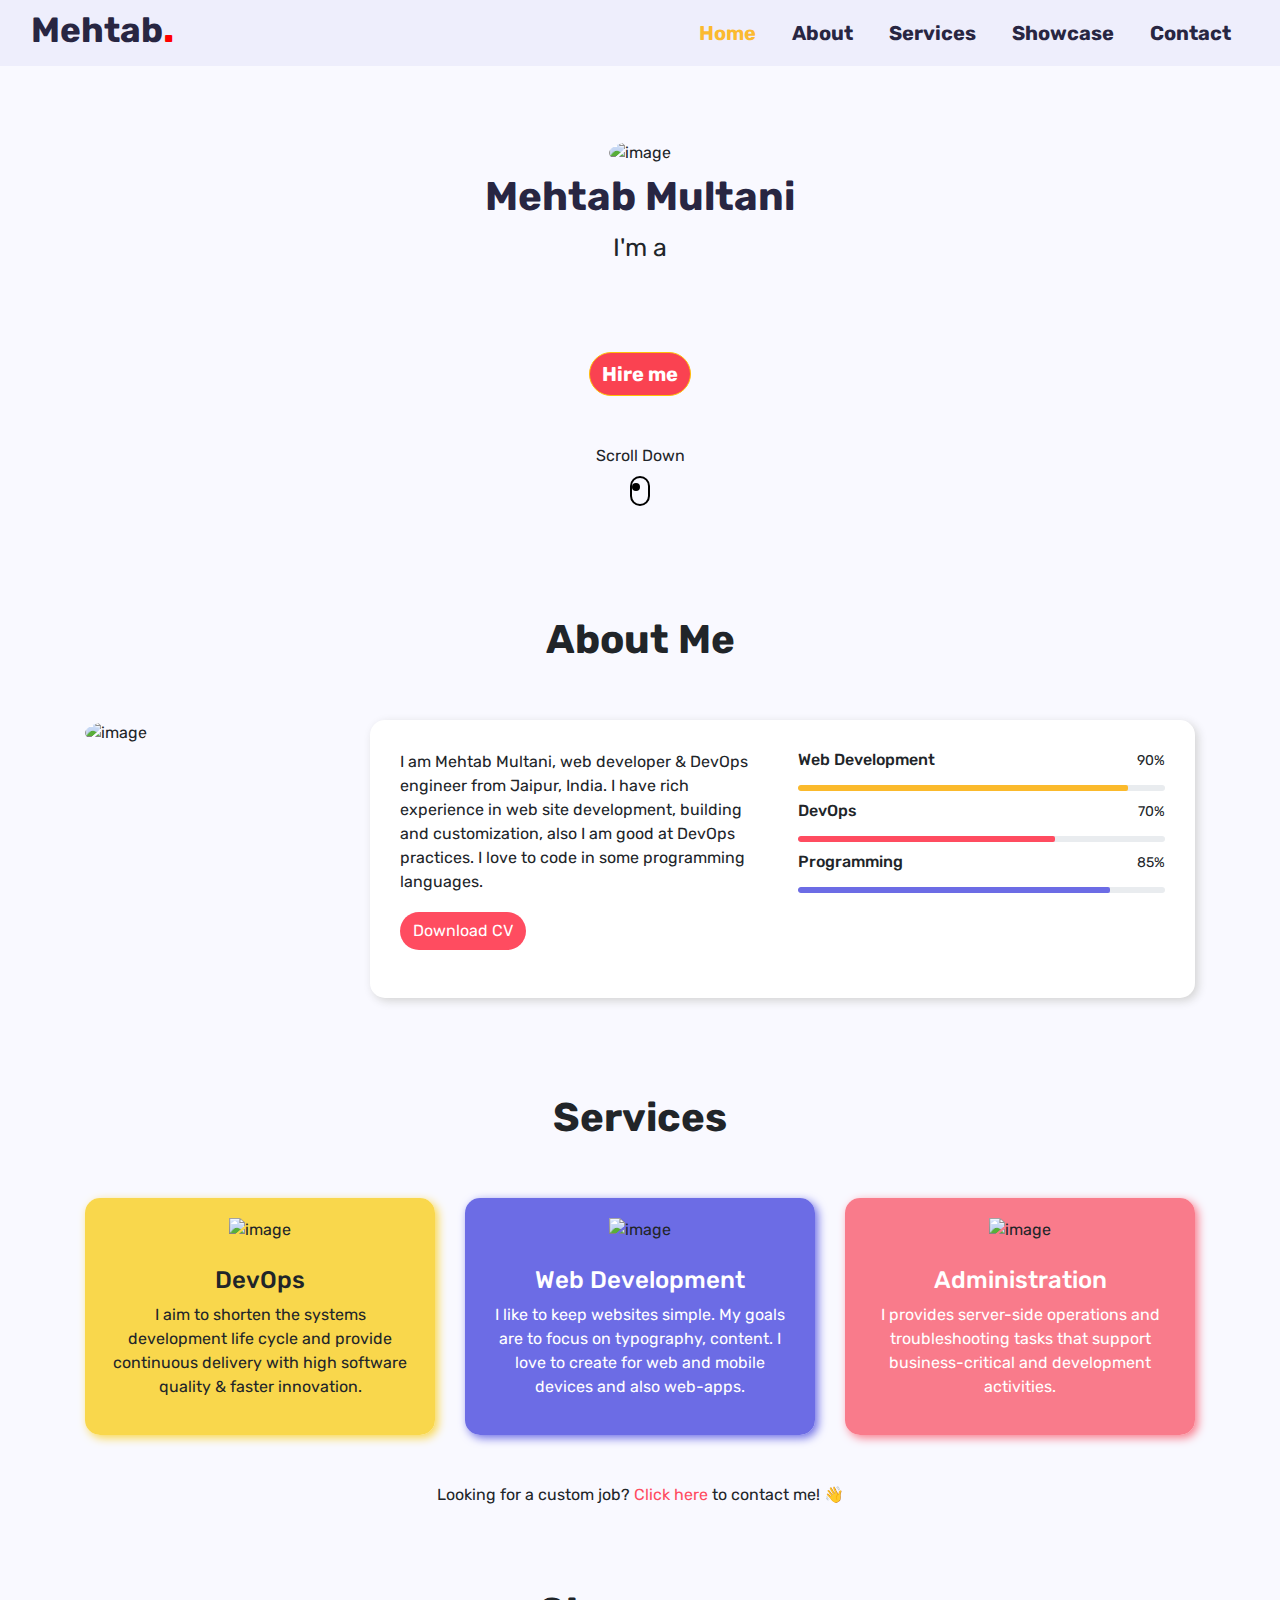
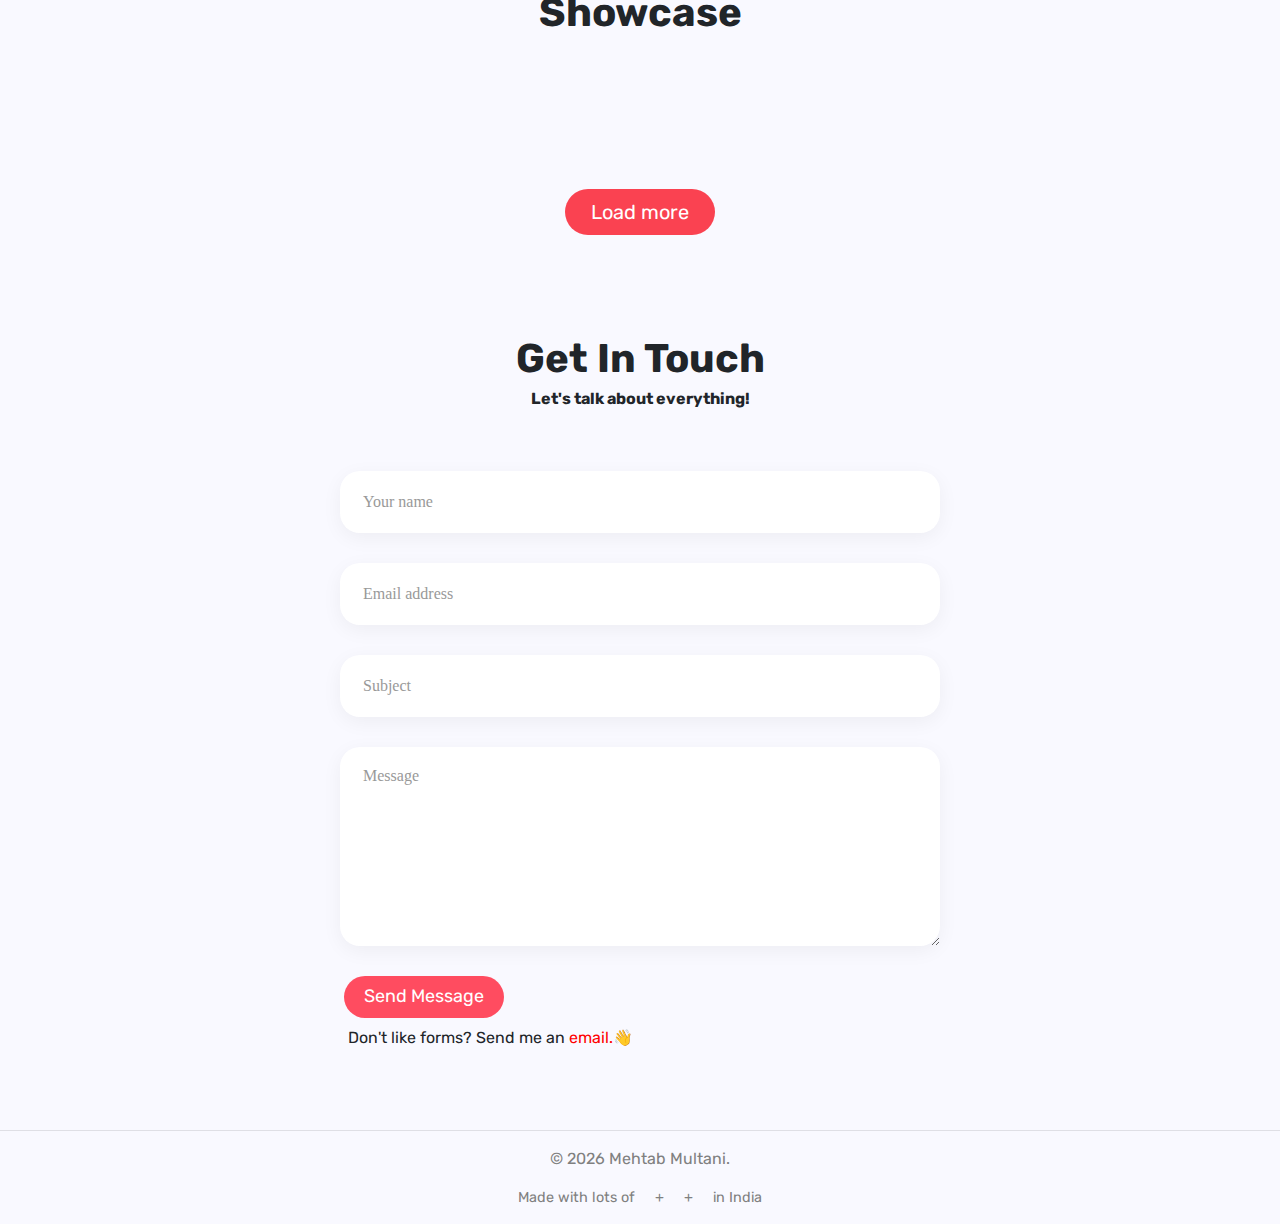
==== commit fd99cfee: "fix:fixing bugs" ====
--- a/index.html
+++ b/index.html
@@ -46,7 +46,7 @@
         class="navbar navbar-light fixed-top navbar-expand-md py-0"
       >
         <div class="container-fluid">
-          <a href="" id="index" class="navbar-brand">
+          <a href="" class="navbar-brand">
             <h1>Mehtab<span>.</span></h1>
           </a>
 
@@ -114,9 +114,7 @@
           ></a>
         </div>
 
-        <button class="btn btn-lg px-4 mt-4">
-          <a href="#contact">Hire me</a>
-        </button>
+        <a href="#contact" class="mybtn btn btn-warning">Hire me </a>
       </div>
 
       <div class="text-center pt-5">
@@ -158,10 +156,6 @@
                       >Download CV</a
                     >
                   </div>
-                  <div
-                    class="spacer d-md-none d-lg-none"
-                    data-height="30"
-                  ></div>
                 </div>
 
                 <div class="col-md-6">
@@ -328,7 +322,6 @@
                     href="https://mehtab2899.github.io/quote-generator/"
                     target="_blank"
                     class="btn btn-warning btnd"
-                    target="_blank"
                     >Demo</a
                   >
                 </div>
@@ -400,7 +393,6 @@
                     href="https://thedailyblogs.herokuapp.com/"
                     target="_blank"
                     class="btn btn-warning btnd"
-                    target="_blank"
                     >Demo</a
                   >
                 </div>
--- a/style.css
+++ b/style.css
@@ -1,770 +1,767 @@
 @font-face {
-	font-family: SourceSansPro-Regular;
-	src: url("../fonts/source-sans-pro/SourceSansPro-Regular.ttf");
+  font-family: SourceSansPro-Regular;
+  src: url("../fonts/source-sans-pro/SourceSansPro-Regular.ttf");
 }
 
 @font-face {
-	font-family: SourceSansPro-Bold;
-	src: url("../fonts/source-sans-pro/SourceSansPro-Bold.ttf");
+  font-family: SourceSansPro-Bold;
+  src: url("../fonts/source-sans-pro/SourceSansPro-Bold.ttf");
 }
 
 @font-face {
-	font-family: JosefinSans-Bold;
-	src: url("../fonts/JosefinSans/JosefinSans-Bold.ttf");
+  font-family: JosefinSans-Bold;
+  src: url("../fonts/JosefinSans/JosefinSans-Bold.ttf");
 }
 
 *,
 *::after,
 *::before {
-	box-sizing: border-box;
-	margin: 0;
-	padding: 0;
+  box-sizing: border-box;
+  margin: 0;
+  padding: 0;
 }
 
 body {
-	background-color: #f9f9ff !important;
-	font-family: rubik;
+  background-color: #f9f9ff !important;
+  font-family: rubik;
 }
 
 /* ******************************* scroll bar ******************************** */
 
 ::-webkit-scrollbar {
-	width: 8px;
+  width: 8px;
 }
 
 ::-webkit-scrollbar-track {
-	background-color: rgba(0, 0, 0, 0.15);
+  background-color: rgba(0, 0, 0, 0.15);
 }
 
 ::-webkit-scrollbar-thumb {
-	border-radius: 8px;
-	background-color: rgba(255, 174, 0, 0.815);
+  border-radius: 8px;
+  background-color: rgba(255, 174, 0, 0.815);
 }
 
 ::-webkit-scrollbar-thumb:hover {
-	background-color: #282642;
+  background-color: #282642;
 }
 
 ::selection {
-	background: #6d6daf;
-	color: white;
+  background: #6d6daf;
+  color: white;
 }
 
 /* ******************************* Header ******************************** */
 
 nav {
-	background-color: #eeeefc;
+  background-color: #eeeefc;
 }
 
 nav a h1 {
-	color: #282642;
-	font-size: 35px;
-	font-weight: bold;
+  color: #282642;
+  font-size: 35px;
+  font-weight: bold;
 }
 
 nav a h1 span {
-	color: red;
-	font-size: 40px;
-	font-weight: bold;
+  color: red;
+  font-size: 40px;
+  font-weight: bold;
 }
 
 nav div ul li a {
-	color: #282642 !important;
-	font-size: 20px;
-	font-weight: bold;
-	margin: 10px;
+  color: #282642 !important;
+  font-size: 20px;
+  font-weight: bold;
+  margin: 10px;
 }
 
 nav div ul li a:hover {
-	color: rgba(255, 174, 0, 0.815) !important;
+  color: rgba(255, 174, 0, 0.815) !important;
 }
 
 nav ul li a.active {
-	color: rgba(255, 174, 0, 0.815) !important;
+  color: rgba(255, 174, 0, 0.815) !important;
 }
 
 @media only screen and (max-width: 766px) {
-	nav div ul li a {
-		margin: 0px;
-	}
+  nav div ul li a {
+    margin: 0px;
+  }
 }
 
 /* ******************************* profile ******************************** */
 
 .home {
-	margin-top: 140px;
-	height: 100%;
+  margin-top: 140px;
+  height: 100%;
 }
 
 .home-img {
-	width: 120px !important;
-	border-radius: 50%;
+  width: 120px !important;
+  border-radius: 50%;
 }
 
 div.middle-section1 h1 {
-	color: #282642;
-	font-weight: bold;
+  color: #282642;
+  font-weight: bold;
 }
 
 div.middle-section1 p {
-	font-size: 25px;
-	margin-top: -40px;
+  font-size: 25px;
+  margin-top: -40px;
 }
 
 div.middle-section1 span {
-	color: rgba(255, 174, 0, 0.815);
+  color: rgba(255, 174, 0, 0.815);
 }
 
 div.social-acc a {
-	margin: 15px;
-	font-size: 25px;
-	color: #282642;
+  margin: 15px;
+  font-size: 25px;
+  color: #282642;
 }
 
 div.social-acc a:hover {
-	color: rgba(255, 174, 0, 0.815);
-}
-
-div.middle-section1 button {
-	border-radius: 25px 25px;
-	font-size: 20px;
-	background-color: #fa4251;
-	font-weight: bold;
-	color: white;
-}
-
-div.middle-section1 button a {
-	text-decoration: none;
-	color: white;
-}
-
-div.middle-section1 button:hover {
-	background: rgba(255, 174, 0, 0.815) !important;
-	color: white;
+  color: rgba(255, 174, 0, 0.815);
+}
+
+div.middle-section1 .mybtn {
+  margin-top: 2rem;
+  border-radius: 25px 25px;
+  font-size: 20px;
+  background-color: #fa4251;
+  font-weight: bold;
+  text-decoration: none;
+  color: white;
+}
+
+div.middle-section1 .mybtn:hover {
+  background: rgba(255, 174, 0, 0.815) !important;
+  color: white;
 }
 
 .icon-scroll,
 .icon-scroll::before {
-	position: absolute;
-	left: 50%;
-	transform: translateX(-50%);
+  position: absolute;
+  left: 50%;
+  transform: translateX(-50%);
 }
 
 .icon-scroll {
-	width: 20px;
-	height: 30px;
-	border: 2px solid black;
-	border-radius: 25px;
-	cursor: pointer;
+  width: 20px;
+  height: 30px;
+  border: 2px solid black;
+  border-radius: 25px;
+  cursor: pointer;
 }
 
 .icon-scroll::before {
-	content: "";
-	width: 8px;
-	height: 8px;
-	background: black;
-	margin-left: -4px;
-	top: 5px;
-	border-radius: 50%;
-	animation: 1.5s scroll cubic-bezier(0.65, -0.55, 0.25, 1.5) infinite;
+  content: "";
+  width: 8px;
+  height: 8px;
+  background: black;
+  margin-left: -4px;
+  top: 5px;
+  border-radius: 50%;
+  animation: 1.5s scroll cubic-bezier(0.65, -0.55, 0.25, 1.5) infinite;
 }
 
 @keyframes scroll {
-	0% {
-		opacity: 0;
-		transform: translateY(0) scale(0);
-	}
-	10% {
-		opacity: 1;
-		transform: scale(0.5);
-	}
-	100% {
-		opacity: 0;
-		transform: translateY(10px) scale(0.5);
-	}
+  0% {
+    opacity: 0;
+    transform: translateY(0) scale(0);
+  }
+  10% {
+    opacity: 1;
+    transform: scale(0.5);
+  }
+  100% {
+    opacity: 0;
+    transform: translateY(10px) scale(0.5);
+  }
 }
 
 /* ***************************** About ********************************** */
 
 .about {
-	padding-top: 100px;
+  padding-top: 100px;
 }
 
 .about h1 {
-	font-weight: bold;
+  font-weight: bold;
 }
 
 .about .about-img {
-	width: 180px;
-	border-radius: 50%;
+  width: 180px;
+  border-radius: 50%;
 }
 
 .about .about-section {
-	padding: 30px;
-	border-radius: 15px !important;
-	box-shadow: 3px 3px 10px lightgray;
-	transition: all 0.3s ease-in;
-	-webkit-transition: all 0.3s ease-in;
-	-moz-transition: all 0.3s ease-in;
+  padding: 30px;
+  border-radius: 15px !important;
+  box-shadow: 3px 3px 10px lightgray;
+  transition: all 0.3s ease-in;
+  -webkit-transition: all 0.3s ease-in;
+  -moz-transition: all 0.3s ease-in;
 }
 
 .about .progress {
-	height: 6px;
-	margin-bottom: 10px;
+  height: 6px;
+  margin-bottom: 10px;
 }
 
 .skill-item .skill-info h4 {
-	font-size: 16px;
-	font-weight: 500;
+  font-size: 16px;
+  font-weight: 500;
 }
 .skill-item .skill-info span {
-	font-size: 14px;
+  font-size: 14px;
 }
 
 .about .skill-item .progress .bar1 {
-	border-radius: 2px;
-	background-color: rgba(255, 174, 0, 0.815);
+  border-radius: 2px;
+  background-color: rgba(255, 174, 0, 0.815);
 }
 
 .progress .bar2 {
-	border-radius: 2px;
-	background-color: #ff4c60 !important;
+  border-radius: 2px;
+  background-color: #ff4c60 !important;
 }
 
 .progress .bar3 {
-	border-radius: 2px;
-	background-color: #6c6ce5;
+  border-radius: 2px;
+  background-color: #6c6ce5;
 }
 
 .about a {
-	background-color: #ff4c60;
-	color: white;
-	border-radius: 20px !important;
-	margin-top: 2px;
-	margin-bottom: 2px;
+  background-color: #ff4c60;
+  color: white;
+  border-radius: 20px !important;
+  margin-top: 2px;
+  margin-bottom: 2px;
 }
 
 .about a:hover {
-	color: white !important;
-	background: #282642;
+  color: white !important;
+  background: #282642;
 }
 
 @media only screen and (max-width: 768px) {
-	.about-img {
-		display: block;
-		margin-left: auto !important;
-		margin-right: auto;
-		margin-bottom: 25px;
-	}
+  .about-img {
+    display: block;
+    margin-left: auto !important;
+    margin-right: auto;
+    margin-bottom: 25px;
+  }
 }
 
 @media only screen and (max-width: 990px) {
-	.about-img {
-		width: 160px !important;
-	}
+  .about-img {
+    width: 160px !important;
+  }
 }
 
 @media only screen and (max-width: 575px) {
-	.about .about-section {
-		display: block;
-		margin-left: 40px;
-		margin-right: 40px;
-	}
+  .about .about-section {
+    display: block;
+    margin-left: 40px;
+    margin-right: 40px;
+  }
 }
 
 /* **************************** Services *********************************** */
 .services h1 {
-	font-weight: bold;
+  font-weight: bold;
 }
 
 .services .body1 {
-	background-color: #6c6ce5;
+  background-color: #6c6ce5;
 }
 
 .services .body2 {
-	background-color: #f9d74c;
+  background-color: #f9d74c;
 }
 
 .services .body3 {
-	background-color: #f97b8b;
+  background-color: #f97b8b;
 }
 
 .services .card {
-	border-radius: 15px !important;
-	border: none;
+  border-radius: 15px !important;
+  border: none;
 }
 
 .services .card-body {
-	border-radius: 15px;
-	border: none;
+  border-radius: 15px;
+  border: none;
 }
 
 .services .cb1 {
-	box-shadow: 3px 3px 10px #6c6ce5;
-	transition: all 0.3s ease-in;
-	-webkit-transition: all 0.3s ease-in;
-	-moz-transition: all 0.3s ease-in;
+  box-shadow: 3px 3px 10px #6c6ce5;
+  transition: all 0.3s ease-in;
+  -webkit-transition: all 0.3s ease-in;
+  -moz-transition: all 0.3s ease-in;
 }
 
 .services .cb2 {
-	box-shadow: 3px 3px 10px #f9d74c;
-	transition: all 0.3s ease-in;
-	-webkit-transition: all 0.3s ease-in;
-	-moz-transition: all 0.3s ease-in;
+  box-shadow: 3px 3px 10px #f9d74c;
+  transition: all 0.3s ease-in;
+  -webkit-transition: all 0.3s ease-in;
+  -moz-transition: all 0.3s ease-in;
 }
 
 .services .cb3 {
-	box-shadow: 3px 3px 10px #f97b8b;
-	transition: all 0.3s ease-in;
-	-webkit-transition: all 0.3s ease-in;
-	-moz-transition: all 0.3s ease-in;
+  box-shadow: 3px 3px 10px #f97b8b;
+  transition: all 0.3s ease-in;
+  -webkit-transition: all 0.3s ease-in;
+  -moz-transition: all 0.3s ease-in;
 }
 
 .services .card:hover {
-	transform: translateY(-10px);
+  transform: translateY(-10px);
 }
 
 p.click a {
-	text-decoration: none;
-	color: #ff4c60;
+  text-decoration: none;
+  color: #ff4c60;
 }
 
 p.click a:hover {
-	color: #282642;
+  color: #282642;
 }
 
 @media only screen and (max-width: 768px) {
-	.services .div1,
-	section .box {
-		margin-bottom: 30px !important;
-	}
+  .services .div1,
+  section .box {
+    margin-bottom: 30px !important;
+  }
 }
 
 /* ************************** Works ************************************* */
 .works {
-	margin-top: -30px;
+  margin-top: -30px;
 }
 
 .works h1 {
-	font-weight: bold;
+  font-weight: bold;
 }
 
 .box {
-	width: 100%;
-	height: 300px;
-	overflow: hidden;
-	border-radius: 10px;
-	background-color: #000;
-	box-shadow: 3px 3px 10px gray;
-	transition: all 0.3s ease-in;
-	-webkit-transition: all 0.3s ease-in;
-	-moz-transition: all 0.3s ease-in;
+  width: 100%;
+  height: 300px;
+  overflow: hidden;
+  border-radius: 10px;
+  background-color: #000;
+  box-shadow: 3px 3px 10px gray;
+  transition: all 0.3s ease-in;
+  -webkit-transition: all 0.3s ease-in;
+  -moz-transition: all 0.3s ease-in;
 }
 
 .box img {
-	width: 100%;
-	height: 300px;
+  width: 100%;
+  height: 300px;
 }
 
 .box img {
-	transition: 0.5s;
+  transition: 0.5s;
 }
 
 .box:hover img {
-	opacity: 0.4;
+  opacity: 0.4;
 }
 
 .box .content {
-	position: absolute;
-	bottom: -40px;
-	left: 0;
-	padding: 20px;
-	box-sizing: border-box;
-	transition: 0.5s;
-	opacity: 0;
+  position: absolute;
+  bottom: -40px;
+  left: 0;
+  padding: 20px;
+  box-sizing: border-box;
+  transition: 0.5s;
+  opacity: 0;
 }
 
 .box:hover .content {
-	opacity: 1;
-	bottom: 0;
+  opacity: 1;
+  bottom: 0;
 }
 
 .box .content h3 {
-	color: #fff;
-	font-size: 30px;
-	font-weight: 700;
+  color: #fff;
+  font-size: 30px;
+  font-weight: 700;
 }
 
 .box .content p {
-	font-size: 16px;
-	color: white;
-	font-weight: 500;
+  font-size: 16px;
+  color: white;
+  font-weight: 500;
 }
 
 .box .btnd {
-	border: none;
-	background-color: #000;
-	color: #fff;
-	font-size: 16px;
-	padding: 10px 15px;
-	font-weight: 700;
-	transition: 0.5s;
+  border: none;
+  background-color: #000;
+  color: #fff;
+  font-size: 16px;
+  padding: 10px 15px;
+  font-weight: 700;
+  transition: 0.5s;
 }
 
 .box .content .btnd:hover {
-	background: #fff;
-	color: #000;
+  background: #fff;
+  color: #000;
 }
 
 .box-hidden {
-	display: none;
+  display: none;
 }
 
 @media only screen and (max-width: 575px) {
-	.works .row {
-		margin-right: 20px;
-		margin-left: 20px;
-	}
+  .works .row {
+    margin-right: 20px;
+    margin-left: 20px;
+  }
 }
 
 @media only screen and (max-width: 768px) {
-	.box .content {
-		margin-bottom: 25px;
-	}
-	.works .row22 {
-		padding-top: 0 !important;
-		padding-bottom: 0 !important;
-	}
+  .box .content {
+    margin-bottom: 25px;
+  }
+  .works .row22 {
+    padding-top: 0 !important;
+    padding-bottom: 0 !important;
+  }
 }
 
 .loadmore {
-	width: 150px;
-	background: #fa4251 !important;
-	color: white;
-	border-radius: 25px !important;
+  width: 150px;
+  background: #fa4251 !important;
+  color: white;
+  border-radius: 25px !important;
 }
 
 .loadmore:hover {
-	background-color: #282642 !important;
-	color: white;
+  background-color: #282642 !important;
+  color: white;
 }
 
 /* ***************************** contact ********************************** */
 
 .contact {
-	margin-right: 13px;
-	margin-left: 13px;
+  margin-right: 13px;
+  margin-left: 13px;
 }
 
 input {
-	outline: none;
-	border: none;
+  outline: none;
+  border: none;
 }
 
 textarea {
-	outline: none;
-	border: none;
+  outline: none;
+  border: none;
 }
 
 input::-webkit-input-placeholder {
-	color: #999999;
+  color: #999999;
 }
 
 textarea::-webkit-input-placeholder {
-	color: #999999;
+  color: #999999;
 }
 
 button {
-	outline: none !important;
-	border: none;
-	background: transparent;
+  outline: none !important;
+  border: none;
+  background: transparent;
 }
 
 button:hover {
-	cursor: pointer;
+  cursor: pointer;
 }
 
 .container-contact100 {
-	width: 100%;
-	display: -webkit-box;
-	display: -webkit-flex;
-	display: -moz-box;
-	display: -ms-flexbox;
-	display: flex;
-	flex-wrap: wrap;
-	justify-content: center;
-	align-items: center;
-	position: relative;
+  width: 100%;
+  display: -webkit-box;
+  display: -webkit-flex;
+  display: -moz-box;
+  display: -ms-flexbox;
+  display: flex;
+  flex-wrap: wrap;
+  justify-content: center;
+  align-items: center;
+  position: relative;
 }
 
 .container-contact100 .head {
-	margin-bottom: 60px;
+  margin-bottom: 60px;
 }
 
 .p11,
 .h11 {
-	font-weight: bold;
+  font-weight: bold;
 }
 
 .wrap-contact100 {
-	width: 600px;
+  width: 600px;
 }
 
 @media only screen and (max-width: 425px) {
-	.contact {
-		margin-right: 30px;
-		margin-left: 30px;
-	}
+  .contact {
+    margin-right: 30px;
+    margin-left: 30px;
+  }
 }
 /*==================================================================
 [ Form ]*/
 
 .contact100-form-title {
-	display: block;
-	font-family: SourceSansPro-Bold;
-	font-size: 30px;
-	color: #333333;
-	padding-bottom: 34px;
+  display: block;
+  font-family: SourceSansPro-Bold;
+  font-size: 30px;
+  color: #333333;
+  padding-bottom: 34px;
 }
 
 /*------------------------------------------------------------------
 [ Input ]*/
 
 .wrap-input100 {
-	width: 100%;
-	position: relative;
-	background-color: #fff;
-	border-radius: 20px;
-	margin-bottom: 30px;
+  width: 100%;
+  position: relative;
+  background-color: #fff;
+  border-radius: 20px;
+  margin-bottom: 30px;
 }
 
 .input100 {
-	display: block;
-	width: 100%;
-	background: transparent;
-	font-family: SourceSansPro-Bold;
-	font-size: 16px;
-	color: #4b2354;
-	line-height: 1.2;
+  display: block;
+  width: 100%;
+  background: transparent;
+  font-family: SourceSansPro-Bold;
+  font-size: 16px;
+  color: #4b2354;
+  line-height: 1.2;
 }
 
 /*---------------------------------------------*/
 input.input100 {
-	height: 62px;
-	padding: 0 20px 0 23px;
+  height: 62px;
+  padding: 0 20px 0 23px;
 }
 
 textarea.input100 {
-	min-height: 199px;
-	padding: 19px 20px 0 23px;
+  min-height: 199px;
+  padding: 19px 20px 0 23px;
 }
 
 /*------------------------------------------------------------------
 [ Focus Input ]*/
 
 .focus-input100 {
-	display: block;
-	position: absolute;
-	width: 100%;
-	height: 100%;
-	top: 0;
-	left: 0;
-	pointer-events: none;
-	border-radius: 20px;
-	box-shadow: 0 5px 20px 0px rgba(0, 0, 0, 0.05);
-	-moz-box-shadow: 0 5px 20px 0px rgba(0, 0, 0, 0.05);
-	-webkit-box-shadow: 0 5px 20px 0px rgba(0, 0, 0, 0.05);
-	-o-box-shadow: 0 5px 20px 0px rgba(0, 0, 0, 0.05);
-	-ms-box-shadow: 0 5px 20px 0px rgba(0, 0, 0, 0.05);
-	-webkit-transition: all 0.4s;
-	-o-transition: all 0.4s;
-	-moz-transition: all 0.4s;
-	transition: all 0.4s;
+  display: block;
+  position: absolute;
+  width: 100%;
+  height: 100%;
+  top: 0;
+  left: 0;
+  pointer-events: none;
+  border-radius: 20px;
+  box-shadow: 0 5px 20px 0px rgba(0, 0, 0, 0.05);
+  -moz-box-shadow: 0 5px 20px 0px rgba(0, 0, 0, 0.05);
+  -webkit-box-shadow: 0 5px 20px 0px rgba(0, 0, 0, 0.05);
+  -o-box-shadow: 0 5px 20px 0px rgba(0, 0, 0, 0.05);
+  -ms-box-shadow: 0 5px 20px 0px rgba(0, 0, 0, 0.05);
+  -webkit-transition: all 0.4s;
+  -o-transition: all 0.4s;
+  -moz-transition: all 0.4s;
+  transition: all 0.4s;
 }
 
 .input100:focus + .focus-input100 {
-	box-shadow: 0 5px 20px 0px rgba(0, 0, 0, 0.15);
-	-moz-box-shadow: 0 5px 20px 0px rgba(0, 0, 0, 0.15);
-	-webkit-box-shadow: 0 5px 20px 0px rgba(0, 0, 0, 0.15);
-	-o-box-shadow: 0 5px 20px 0px rgba(0, 0, 0, 0.15);
-	-ms-box-shadow: 0 5px 20px 0px rgba(0, 0, 0, 0.15);
+  box-shadow: 0 5px 20px 0px rgba(0, 0, 0, 0.15);
+  -moz-box-shadow: 0 5px 20px 0px rgba(0, 0, 0, 0.15);
+  -webkit-box-shadow: 0 5px 20px 0px rgba(0, 0, 0, 0.15);
+  -o-box-shadow: 0 5px 20px 0px rgba(0, 0, 0, 0.15);
+  -ms-box-shadow: 0 5px 20px 0px rgba(0, 0, 0, 0.15);
 }
 
 /*------------------------------------------------------------------
 [ Button ]*/
 
 .contact100-form-btn {
-	display: -webkit-box;
-	display: -webkit-flex;
-	display: -moz-box;
-	display: -ms-flexbox;
-	display: flex;
-	justify-content: center;
-	align-items: center;
-	padding: 0 20px;
-	height: 42px;
-	background-color: #ff4c60;
-	border-radius: 21px;
-	font-size: 18px;
-	color: #fff;
-	text-transform: capitalize;
+  display: -webkit-box;
+  display: -webkit-flex;
+  display: -moz-box;
+  display: -ms-flexbox;
+  display: flex;
+  justify-content: center;
+  align-items: center;
+  padding: 0 20px;
+  height: 42px;
+  background-color: #ff4c60;
+  border-radius: 21px;
+  font-size: 18px;
+  color: #fff;
+  text-transform: capitalize;
 }
 
 .contact100-form-btn:hover {
-	color: white;
-	background-color: #282642;
+  color: white;
+  background-color: #282642;
 }
 
 .p-email a {
-	color: red;
+  color: red;
 }
 
 .p-email a:hover {
-	text-decoration: none;
-	color: #282642;
+  text-decoration: none;
+  color: #282642;
 }
 
 /*------------------------------------------------------------------
 [ Responsive ]*/
 
 @media (max-width: 768px) {
-	.wrap-contact100 {
-		padding: 72px 50px 25px 50px;
-	}
+  .wrap-contact100 {
+    padding: 72px 50px 25px 50px;
+  }
 }
 
 @media (max-width: 576px) {
-	.wrap-contact100 {
-		padding: 72px 15px 25px 15px;
-	}
+  .wrap-contact100 {
+    padding: 72px 15px 25px 15px;
+  }
 }
 
 /*------------------------------------------------------------------
 [ Alert validate ]*/
 
 .validate-input {
-	position: relative;
+  position: relative;
 }
 
 .alert-validate .focus-input100 {
-	box-shadow: 0 5px 20px 0px rgba(250, 66, 81, 0.1);
-	-moz-box-shadow: 0 5px 20px 0px rgba(250, 66, 81, 0.1);
-	-webkit-box-shadow: 0 5px 20px 0px rgba(250, 66, 81, 0.1);
-	-o-box-shadow: 0 5px 20px 0px rgba(250, 66, 81, 0.1);
-	-ms-box-shadow: 0 5px 20px 0px rgba(250, 66, 81, 0.1);
+  box-shadow: 0 5px 20px 0px rgba(250, 66, 81, 0.1);
+  -moz-box-shadow: 0 5px 20px 0px rgba(250, 66, 81, 0.1);
+  -webkit-box-shadow: 0 5px 20px 0px rgba(250, 66, 81, 0.1);
+  -o-box-shadow: 0 5px 20px 0px rgba(250, 66, 81, 0.1);
+  -ms-box-shadow: 0 5px 20px 0px rgba(250, 66, 81, 0.1);
 }
 
 .alert-validate::before {
-	content: attr(data-validate);
-	display: -webkit-box;
-	display: -webkit-flex;
-	display: -moz-box;
-	display: -ms-flexbox;
-	display: flex;
-	align-items: center;
-	position: absolute;
-	width: 100%;
-	min-height: 62px;
-	background-color: #fff;
-	border-radius: 20px;
-	top: 0px;
-	left: 0px;
-	padding: 0 45px 0 22px;
-	pointer-events: none;
-	font-family: SourceSansPro-Bold;
-	font-size: 16px;
-	color: #fa4251;
-	line-height: 1.2;
+  content: attr(data-validate);
+  display: -webkit-box;
+  display: -webkit-flex;
+  display: -moz-box;
+  display: -ms-flexbox;
+  display: flex;
+  align-items: center;
+  position: absolute;
+  width: 100%;
+  min-height: 62px;
+  background-color: #fff;
+  border-radius: 20px;
+  top: 0px;
+  left: 0px;
+  padding: 0 45px 0 22px;
+  pointer-events: none;
+  font-family: SourceSansPro-Bold;
+  font-size: 16px;
+  color: #fa4251;
+  line-height: 1.2;
 }
 
 .btn-hide-validate {
-	font-family: Material-Design-Iconic-Font;
-	font-size: 15px;
-	color: #fa4251;
-	cursor: pointer;
-	display: -webkit-box;
-	display: -webkit-flex;
-	display: -moz-box;
-	display: -ms-flexbox;
-	display: flex;
-	align-items: center;
-	justify-content: center;
-	position: absolute;
-	height: 62px;
-	top: 0px;
-	right: 28px;
+  font-family: Material-Design-Iconic-Font;
+  font-size: 15px;
+  color: #fa4251;
+  cursor: pointer;
+  display: -webkit-box;
+  display: -webkit-flex;
+  display: -moz-box;
+  display: -ms-flexbox;
+  display: flex;
+  align-items: center;
+  justify-content: center;
+  position: absolute;
+  height: 62px;
+  top: 0px;
+  right: 28px;
 }
 
 .rs1-alert-validate.alert-validate::before {
-	background-color: #fff;
+  background-color: #fff;
 }
 
 .true-validate::after {
-	content: "\f269";
-	font-family: Material-Design-Iconic-Font;
-	font-size: 15px;
-	color: #57b846;
-	display: -webkit-box;
-	display: -webkit-flex;
-	display: -moz-box;
-	display: -ms-flexbox;
-	display: flex;
-	align-items: center;
-	justify-content: center;
-	position: absolute;
-	height: 62px;
-	top: 0px;
-	right: 28px;
+  content: "\f269";
+  font-family: Material-Design-Iconic-Font;
+  font-size: 15px;
+  color: #57b846;
+  display: -webkit-box;
+  display: -webkit-flex;
+  display: -moz-box;
+  display: -ms-flexbox;
+  display: flex;
+  align-items: center;
+  justify-content: center;
+  position: absolute;
+  height: 62px;
+  top: 0px;
+  right: 28px;
 }
 
 /*---------------------------------------------*/
 @media (max-width: 576px) {
-	.alert-validate::before {
-		padding: 0 30px 0 10px;
-	}
-
-	.true-validate::after,
-	.btn-hide-validate {
-		right: 10px;
-	}
+  .alert-validate::before {
+    padding: 0 30px 0 10px;
+  }
+
+  .true-validate::after,
+  .btn-hide-validate {
+    right: 10px;
+  }
 }
 
 /* ************************** Footer ************************************* */
 
 footer p {
-	color: gray;
+  color: gray;
 }
 
 .para {
-	font-size: 0.9rem;
+  font-size: 0.9rem;
 }
 
 /* ************Bottom-top scroll button********* */
 
 #myBtn {
-	display: none;
-	position: fixed;
-	bottom: 15px;
-	right: 30px;
-	z-index: 99;
-	font-size: 12px;
-	border: none;
-	outline: none;
-	background-color: lightgray;
-	color: white;
-	cursor: pointer;
-	padding: 10px;
-	border-radius: 50%;
+  display: none;
+  position: fixed;
+  bottom: 15px;
+  right: 30px;
+  z-index: 99;
+  font-size: 12px;
+  border: none;
+  outline: none;
+  background-color: lightgray;
+  color: white;
+  cursor: pointer;
+  padding: 10px;
+  border-radius: 50%;
 }
 
 #myBtn:hover {
-	background-color: #ff4c60;
+  background-color: #ff4c60;
 }
 
 @media only screen and (max-width: 425px) {
-	#myBtn {
-		right: 10px;
-	}
+  #myBtn {
+    right: 10px;
+  }
 }
 
 /* //////////////////////////////////////// */
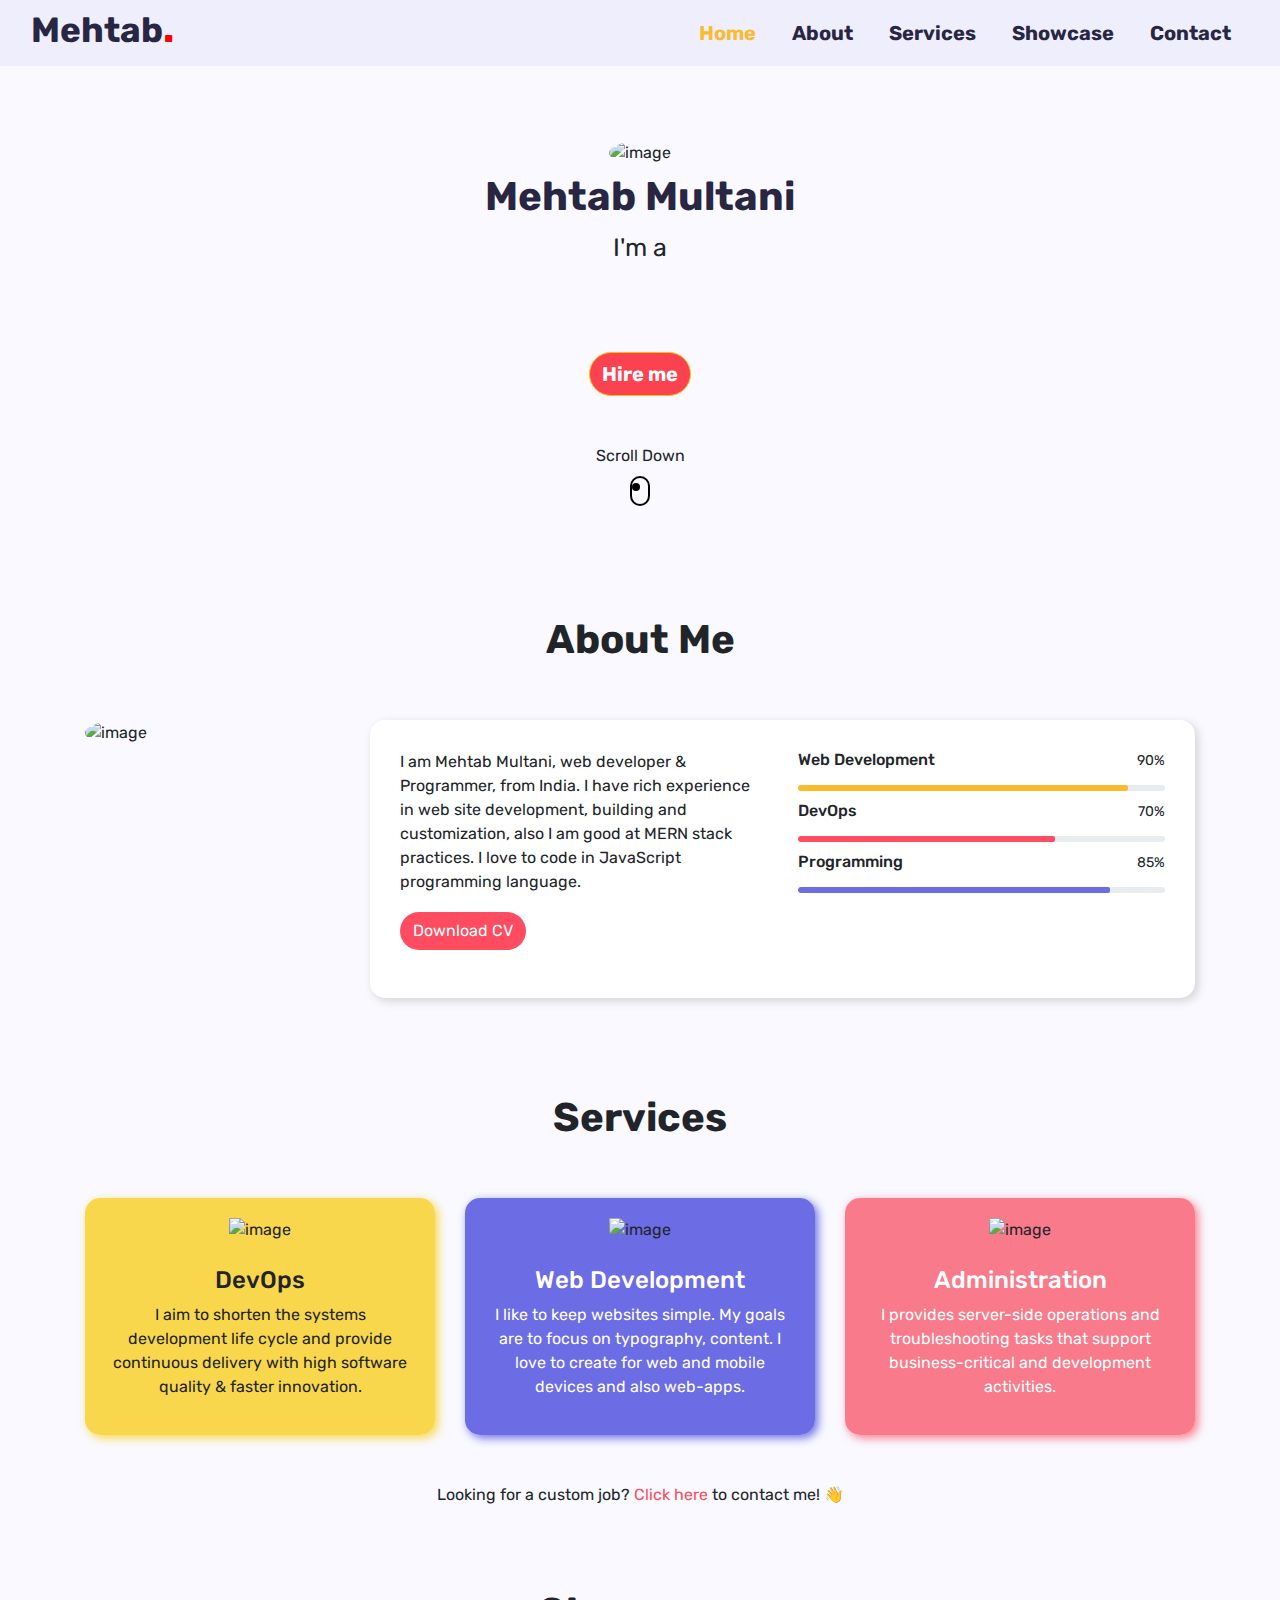
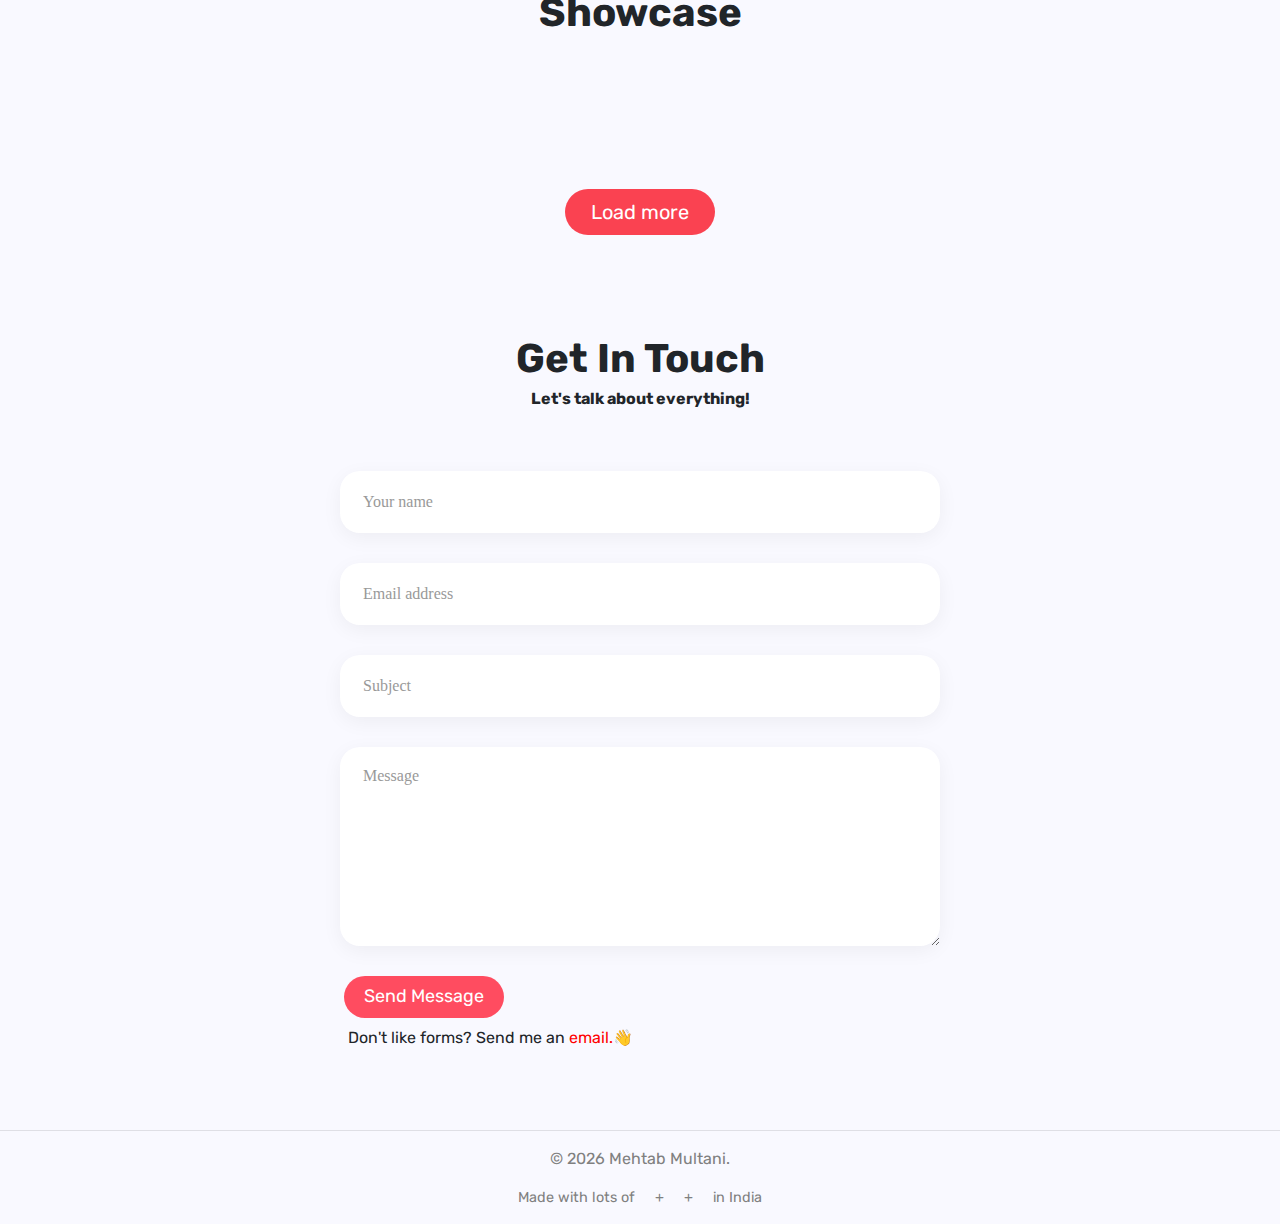
==== commit 7f80d7f9: "feat:html changes" ====
--- a/index.html
+++ b/index.html
@@ -4,9 +4,12 @@
     <meta charset="UTF-8" />
     <meta
       name="description"
-      content="I'm Mehtab Multani. A Web Developer and DevOps Engineer."
-    />
-    <meta name="keywords" content="Portfolio, Web Developer, DevOps" />
+      content="I'm Mehtab Multani. A Web Developer and Programmer from India."
+    />
+    <meta
+      name="keywords"
+      content="Portfolio, Web Developer, Programmer, Front-end Developer"
+    />
     <meta name="author" content="Mehtab Multani" />
     <meta name="viewport" content="width=device-width, initial-scale=1.0" />
     <meta name="theme-color" content="#f9f9ff" />
@@ -142,11 +145,10 @@
                 <div class="col-md-6 mb-3">
                   <!-- about text -->
                   <p>
-                    I am Mehtab Multani, web developer & DevOps engineer from
-                    Jaipur, India. I have rich experience in web site
-                    development, building and customization, also I am good at
-                    DevOps practices. I love to code in some programming
-                    languages.
+                    I am Mehtab Multani, web developer & Programmer, from India.
+                    I have rich experience in web site development, building and
+                    customization, also I am good at MERN stack practices. I
+                    love to code in JavaScript programming language.
                   </p>
                   <div class="mt-3">
                     <a
